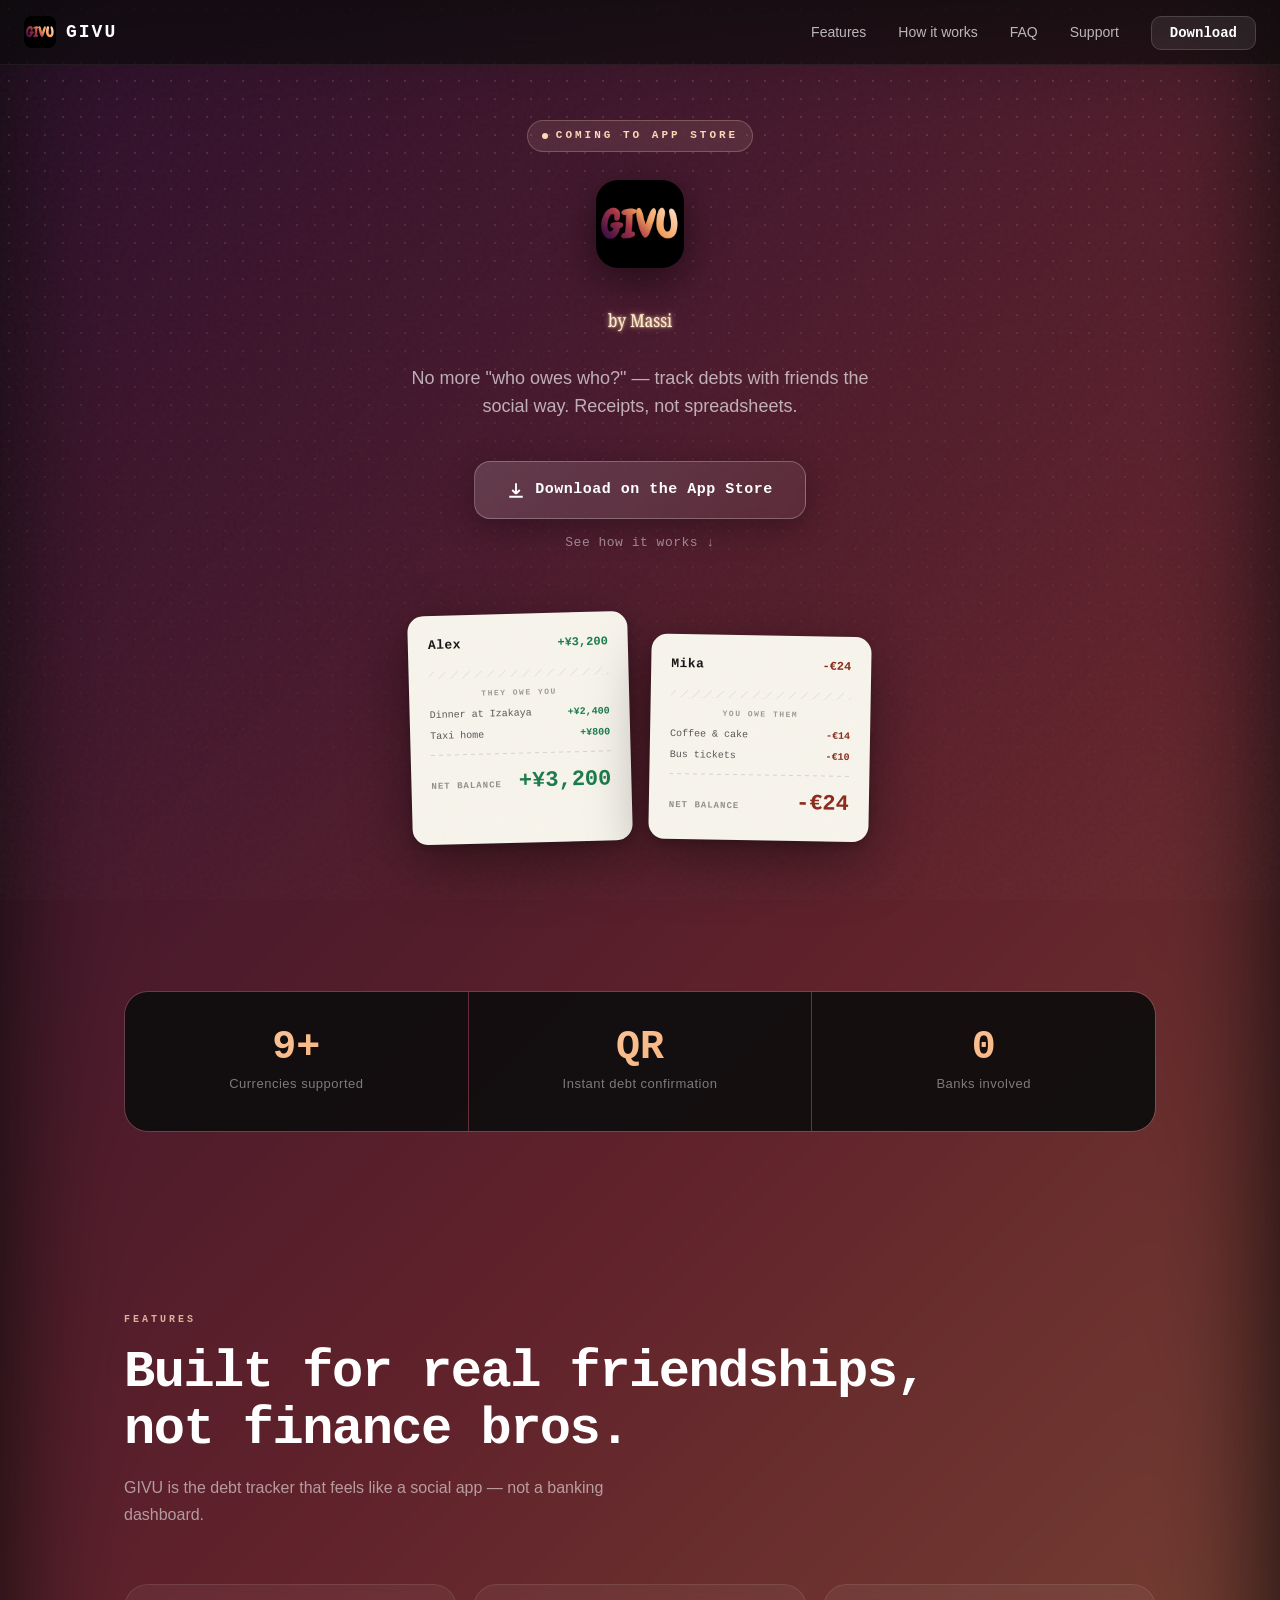
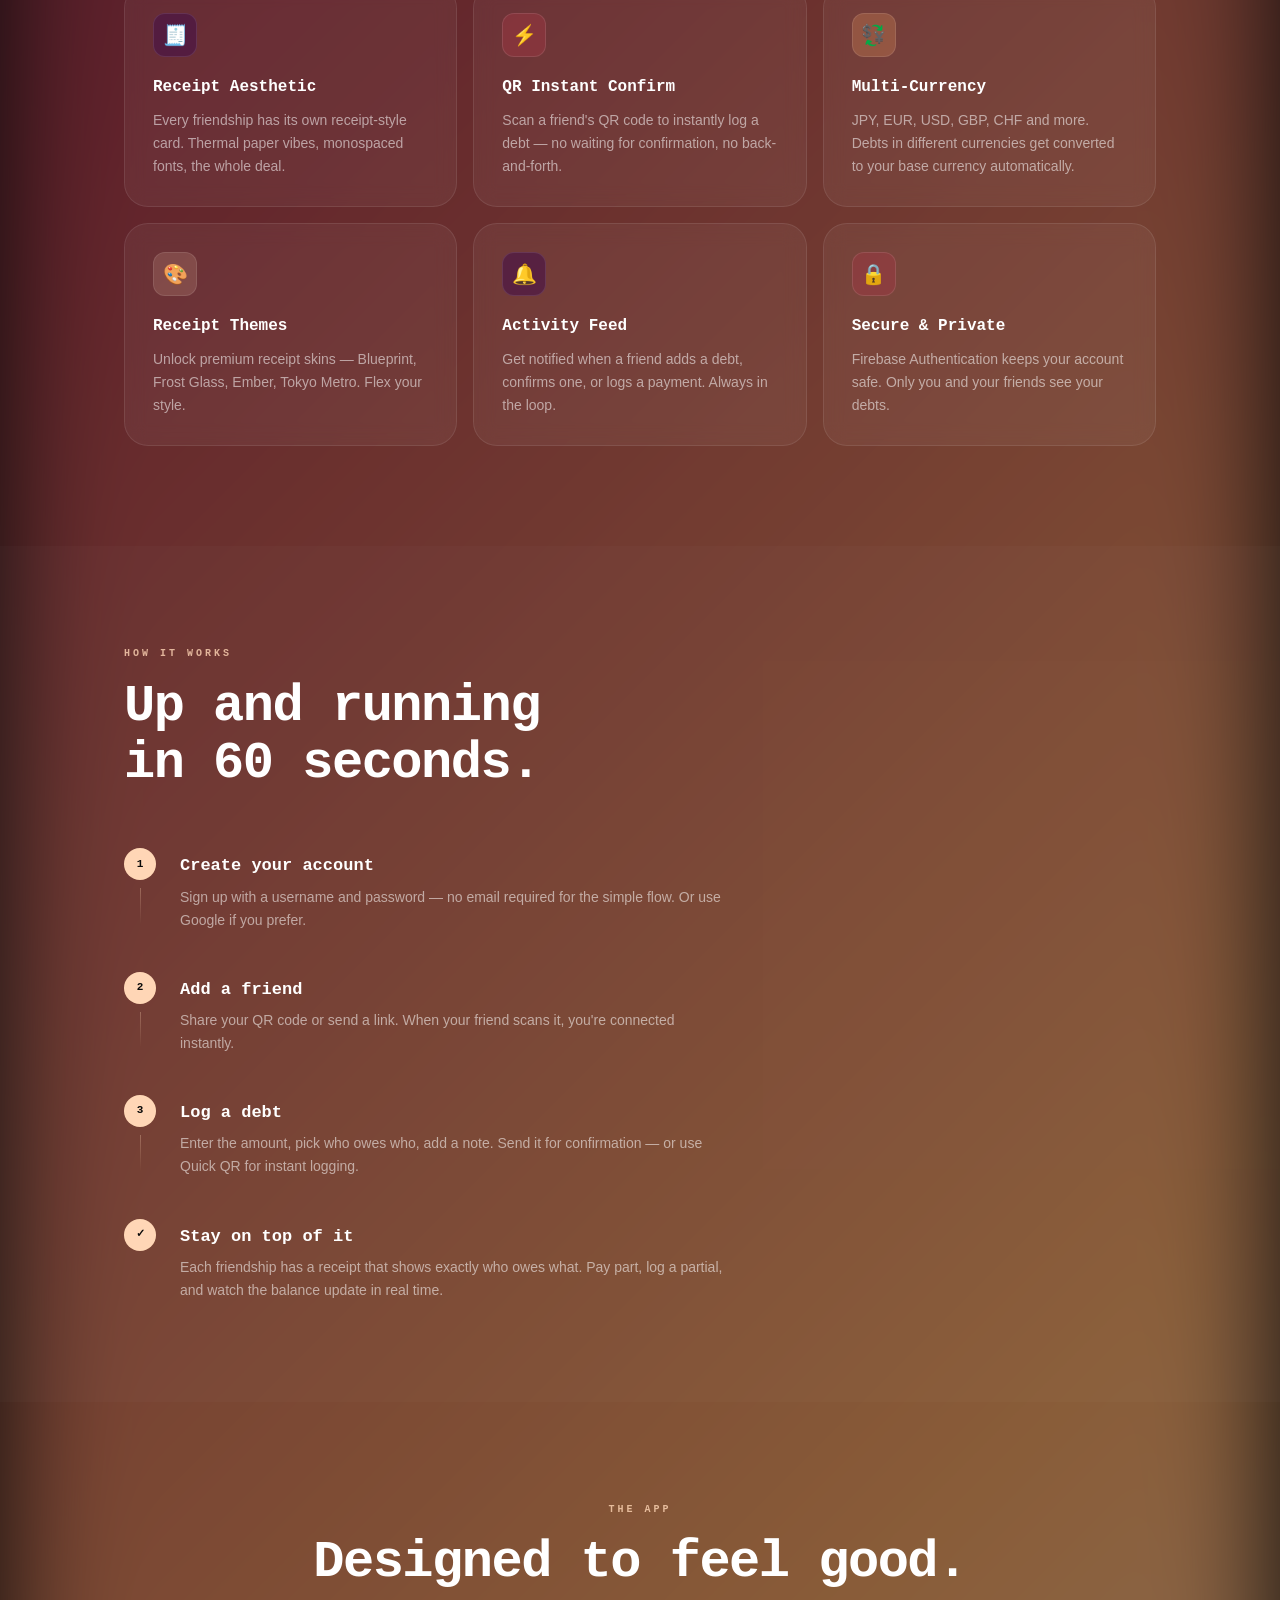
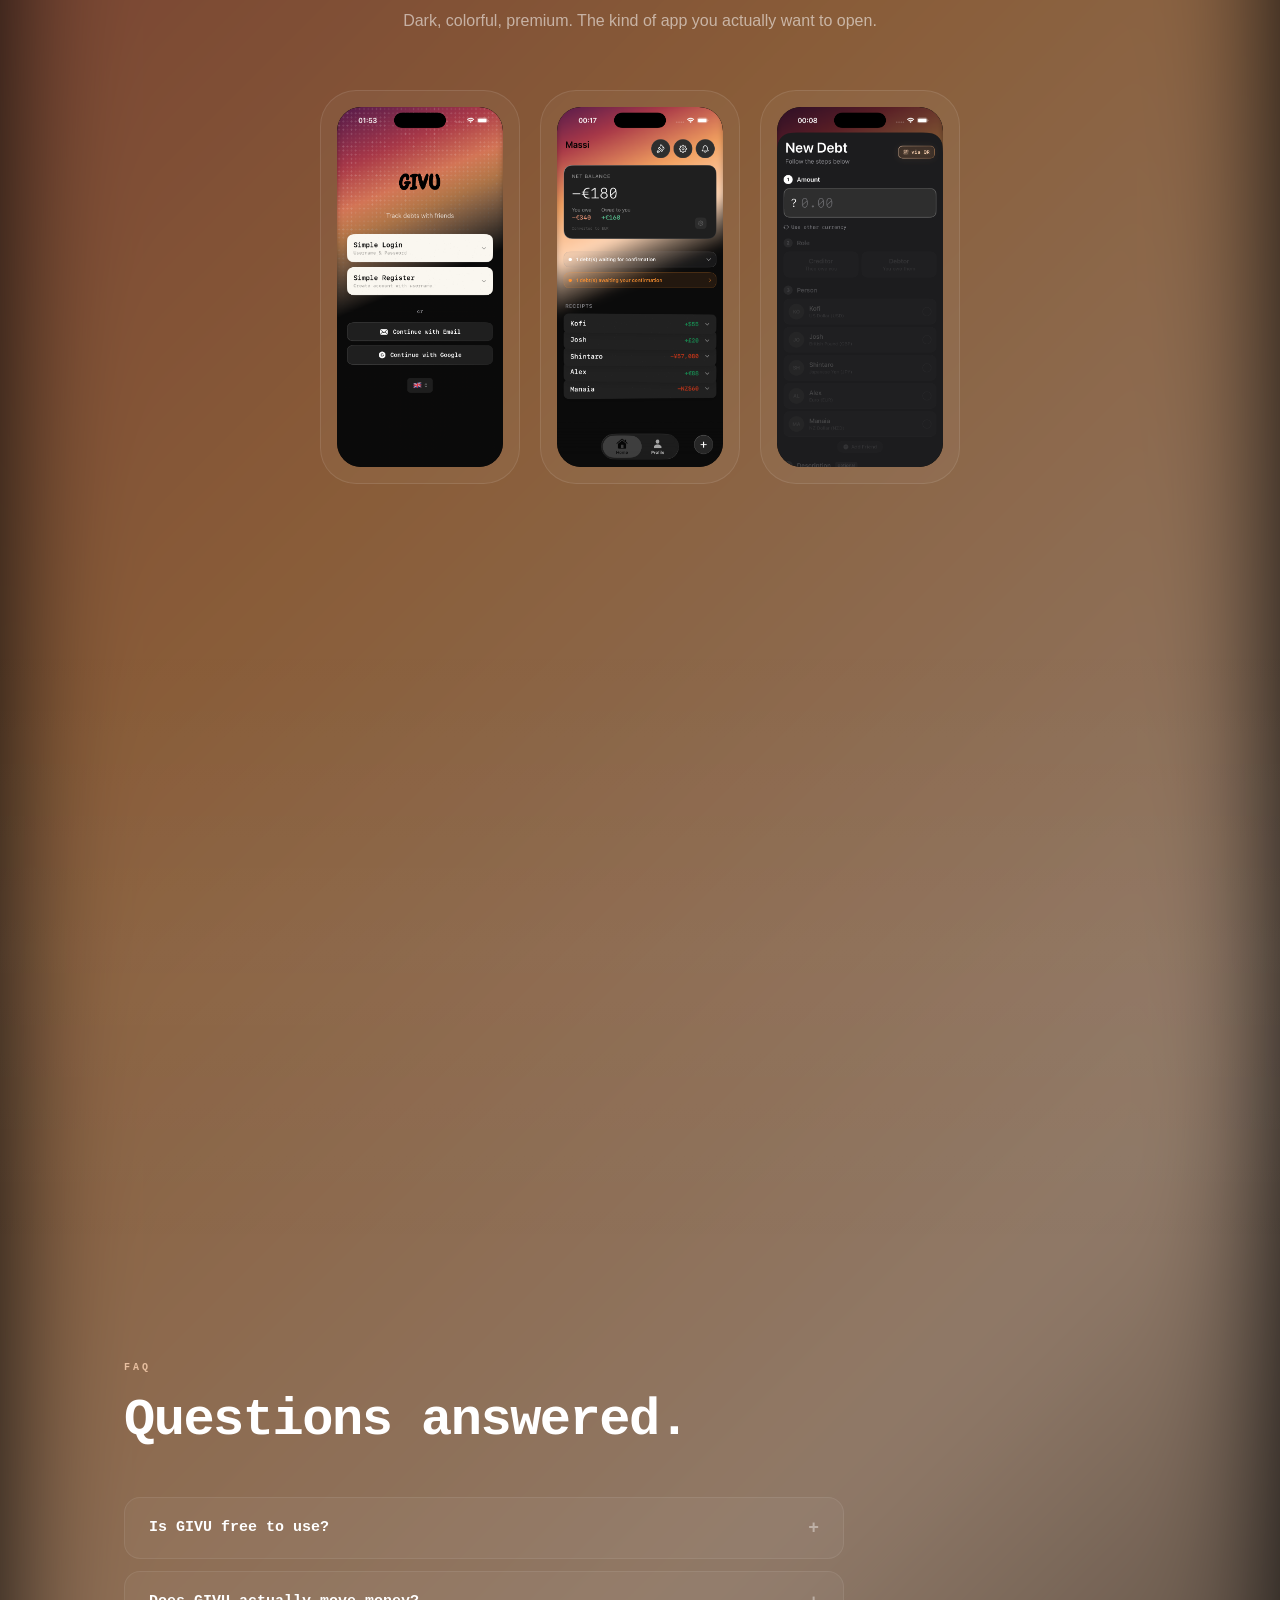
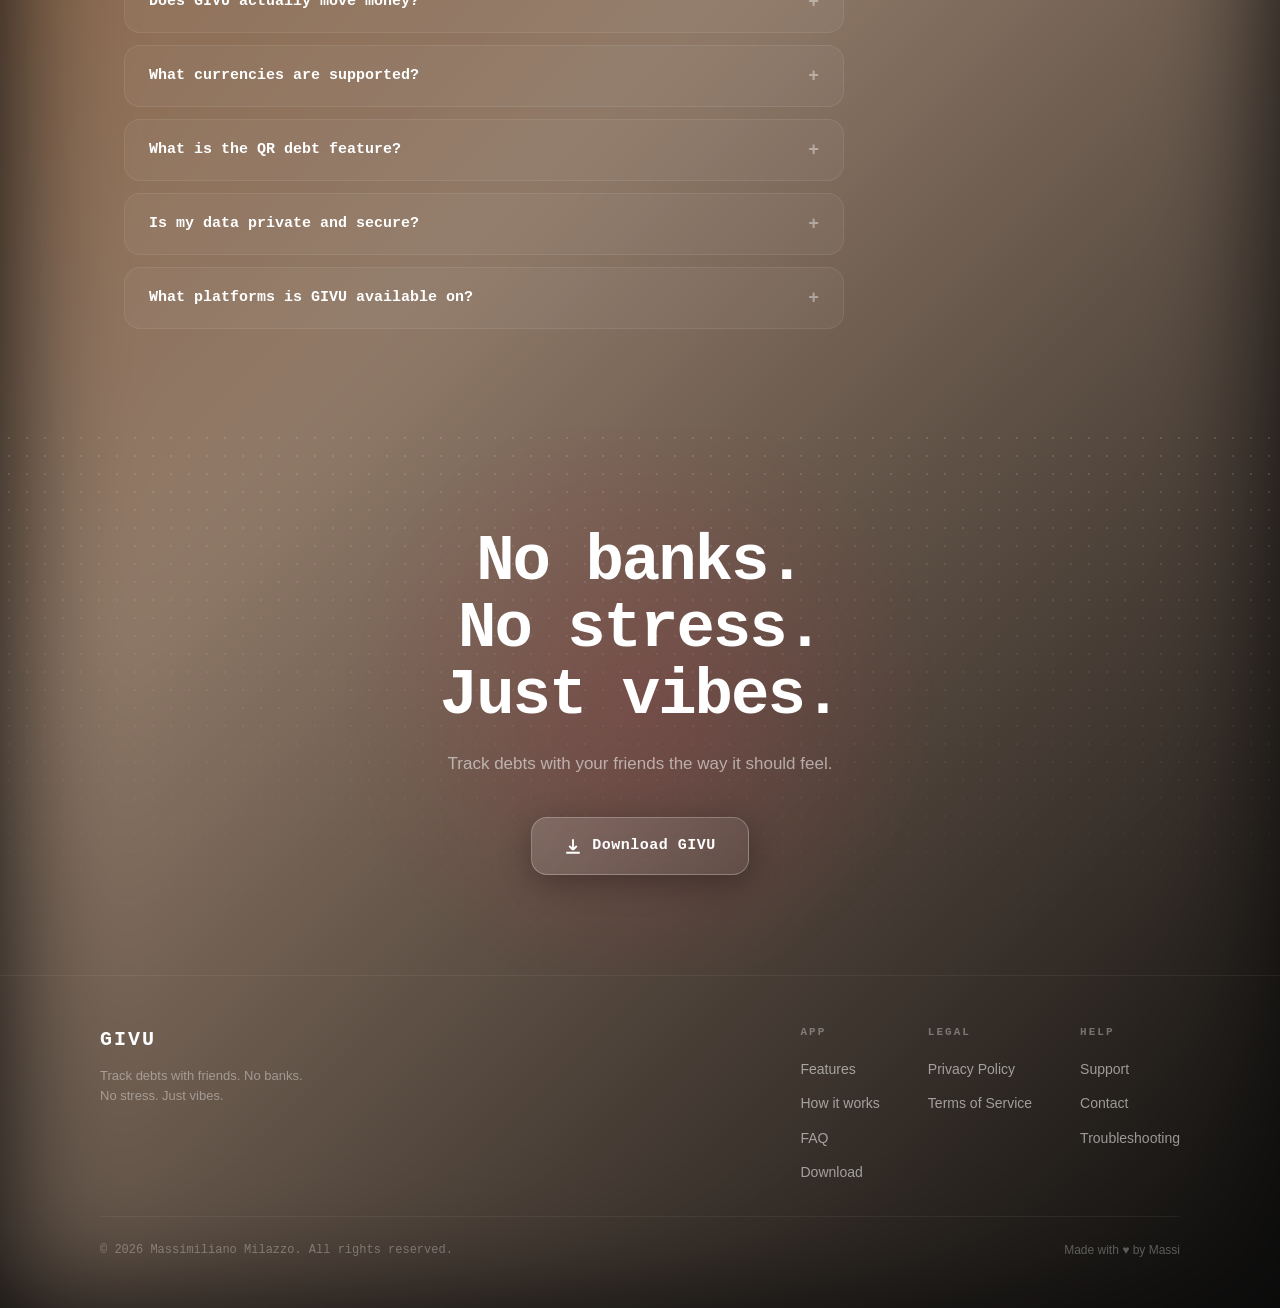
==== index.html @ d63dac94 "Add files via upload" ====
<!DOCTYPE html>
<html lang="en">
<head>
  <meta charset="UTF-8" />
  <meta name="viewport" content="width=device-width, initial-scale=1.0" />
  <title>GIVU — Track Debts With Friends</title>
  <meta name="description" content="GIVU is the social, no-drama way to track who owes who. Split bills, log debts, and settle up — all in your pocket." />
  <meta property="og:title" content="GIVU — Track Debts With Friends" />
  <meta property="og:description" content="The social, no-drama way to track who owes who." />
  <meta property="og:type" content="website" />
  <meta property="og:url" content="https://givu.top" />
  <meta name="twitter:card" content="summary_large_image" />
  <meta name="theme-color" content="#0A0A0A" />
  <link rel="icon" href="assets/favicon.png" type="image/png" />
  <link rel="apple-touch-icon" href="assets/favicon.png" />
  <link rel="stylesheet" href="style.css" />
</head>
<body class="app-bg">

  <div class="grain-overlay"></div>

  <!-- NAV -->
  <nav>
    <div class="nav-logo">
      <img src="assets/GivuApplogo.png" alt="GIVU" style="width:32px;height:32px;border-radius:8px;object-fit:cover;" />
      GIVU
    </div>
    <ul class="nav-links">
      <li><a href="#features">Features</a></li>
      <li><a href="#how-it-works">How it works</a></li>
      <li><a href="#faq">FAQ</a></li>
      <li><a href="support.html">Support</a></li>
      <li><a href="#download" class="nav-cta">Download</a></li>
    </ul>
    <div class="nav-hamburger" aria-label="Open menu">
      <span></span><span></span><span></span>
    </div>
  </nav>

  <!-- HERO -->
  <section class="hero">
    <div class="star-pattern"></div>
    <div class="hero-content">
      <div class="hero-eyebrow">Coming to App Store</div>
      <div style="display:flex;flex-direction:column;align-items:center;gap:16px;margin-bottom:8px;">
        <img src="assets/GivuApplogo.png" alt="GIVU App Icon" style="width:88px;height:88px;border-radius:22px;box-shadow:0 12px 40px rgba(0,0,0,0.5);" />
        <img src="assets/GivuLogo2.png" alt="GIVU" style="height:72px;max-width:320px;object-fit:contain;" />
      </div>
      <p class="hero-subtitle">
        No more "who owes who?" — track debts with friends the social way. Receipts, not spreadsheets.
      </p>
      <div class="hero-cta-group">
        <a href="#download" class="btn-primary" id="download">
          <svg width="18" height="18" viewBox="0 0 24 24" fill="none" stroke="currentColor" stroke-width="2.5"><path d="M12 17V3M12 17l-5-5M12 17l5-5M3 21h18"/></svg>
          Download on the App Store
        </a>
        <a href="#how-it-works" class="btn-secondary">See how it works ↓</a>
      </div>

      <!-- Hero receipt cards -->
      <div class="hero-visual">
        <div class="receipt-card rotated-left reveal">
          <div class="receipt-header">
            <span class="receipt-name">Alex</span>
            <span class="receipt-balance positive">+¥3,200</span>
          </div>
          <div class="receipt-zigzag"></div>
          <div class="receipt-label">They owe you</div>
          <div class="receipt-line">
            <span>Dinner at Izakaya</span>
            <span class="amount pos">+¥2,400</span>
          </div>
          <div class="receipt-line">
            <span>Taxi home</span>
            <span class="amount pos">+¥800</span>
          </div>
          <div class="receipt-divider"></div>
          <div class="receipt-total-row">
            <span class="receipt-total-label">NET BALANCE</span>
            <span class="receipt-total-amount" style="color:#1a7a4a">+¥3,200</span>
          </div>
        </div>

        <div class="receipt-card rotated-right reveal reveal-delay-1">
          <div class="receipt-header">
            <span class="receipt-name">Mika</span>
            <span class="receipt-balance negative">-€24</span>
          </div>
          <div class="receipt-zigzag"></div>
          <div class="receipt-label">You owe them</div>
          <div class="receipt-line">
            <span>Coffee &amp; cake</span>
            <span class="amount neg">-€14</span>
          </div>
          <div class="receipt-line">
            <span>Bus tickets</span>
            <span class="amount neg">-€10</span>
          </div>
          <div class="receipt-divider"></div>
          <div class="receipt-total-row">
            <span class="receipt-total-label">NET BALANCE</span>
            <span class="receipt-total-amount" style="color:#8a2a1a">-€24</span>
          </div>
        </div>
      </div>
    </div>
  </section>

  <!-- STATS -->
  <section style="position:relative;z-index:2;padding:0 24px 80px;">
    <div class="container">
      <div class="stats reveal">
        <div class="stat-item">
          <div class="stat-number">9+</div>
          <div class="stat-label">Currencies supported</div>
        </div>
        <div class="stat-item">
          <div class="stat-number">QR</div>
          <div class="stat-label">Instant debt confirmation</div>
        </div>
        <div class="stat-item">
          <div class="stat-number">0</div>
          <div class="stat-label">Banks involved</div>
        </div>
      </div>
    </div>
  </section>

  <!-- FEATURES -->
  <section class="section-pad" id="features">
    <div class="container">
      <div class="reveal">
        <div class="section-label">Features</div>
        <h2 class="section-title">Built for real friendships,<br/>not finance bros.</h2>
        <p class="section-subtitle">GIVU is the debt tracker that feels like a social app — not a banking dashboard.</p>
      </div>

      <div class="features-grid">
        <div class="feature-card reveal reveal-delay-1">
          <div class="feature-icon purple">🧾</div>
          <div class="feature-title">Receipt Aesthetic</div>
          <p class="feature-desc">Every friendship has its own receipt-style card. Thermal paper vibes, monospaced fonts, the whole deal.</p>
        </div>
        <div class="feature-card reveal reveal-delay-2">
          <div class="feature-icon red">⚡️</div>
          <div class="feature-title">QR Instant Confirm</div>
          <p class="feature-desc">Scan a friend's QR code to instantly log a debt — no waiting for confirmation, no back-and-forth.</p>
        </div>
        <div class="feature-card reveal reveal-delay-3">
          <div class="feature-icon orange">💱</div>
          <div class="feature-title">Multi-Currency</div>
          <p class="feature-desc">JPY, EUR, USD, GBP, CHF and more. Debts in different currencies get converted to your base currency automatically.</p>
        </div>
        <div class="feature-card reveal reveal-delay-1">
          <div class="feature-icon beige">🎨</div>
          <div class="feature-title">Receipt Themes</div>
          <p class="feature-desc">Unlock premium receipt skins — Blueprint, Frost Glass, Ember, Tokyo Metro. Flex your style.</p>
        </div>
        <div class="feature-card reveal reveal-delay-2">
          <div class="feature-icon purple">🔔</div>
          <div class="feature-title">Activity Feed</div>
          <p class="feature-desc">Get notified when a friend adds a debt, confirms one, or logs a payment. Always in the loop.</p>
        </div>
        <div class="feature-card reveal reveal-delay-3">
          <div class="feature-icon red">🔒</div>
          <div class="feature-title">Secure &amp; Private</div>
          <p class="feature-desc">Firebase Authentication keeps your account safe. Only you and your friends see your debts.</p>
        </div>
      </div>
    </div>
  </section>

  <!-- HOW IT WORKS -->
  <section class="section-pad how-it-works" id="how-it-works">
    <div class="container">
      <div class="reveal">
        <div class="section-label">How it works</div>
        <h2 class="section-title">Up and running<br/>in 60 seconds.</h2>
      </div>

      <div class="steps">
        <div class="step reveal reveal-delay-1">
          <div class="step-line">
            <div class="step-dot">1</div>
            <div class="step-connector"></div>
          </div>
          <div class="step-content">
            <div class="step-title">Create your account</div>
            <p class="step-desc">Sign up with a username and password — no email required for the simple flow. Or use Google if you prefer.</p>
          </div>
        </div>
        <div class="step reveal reveal-delay-2">
          <div class="step-line">
            <div class="step-dot">2</div>
            <div class="step-connector"></div>
          </div>
          <div class="step-content">
            <div class="step-title">Add a friend</div>
            <p class="step-desc">Share your QR code or send a link. When your friend scans it, you're connected instantly.</p>
          </div>
        </div>
        <div class="step reveal reveal-delay-3">
          <div class="step-line">
            <div class="step-dot">3</div>
            <div class="step-connector"></div>
          </div>
          <div class="step-content">
            <div class="step-title">Log a debt</div>
            <p class="step-desc">Enter the amount, pick who owes who, add a note. Send it for confirmation — or use Quick QR for instant logging.</p>
          </div>
        </div>
        <div class="step reveal">
          <div class="step-line">
            <div class="step-dot">✓</div>
          </div>
          <div class="step-content">
            <div class="step-title">Stay on top of it</div>
            <p class="step-desc">Each friendship has a receipt that shows exactly who owes what. Pay part, log a partial, and watch the balance update in real time.</p>
          </div>
        </div>
      </div>
    </div>
  </section>

  <!-- SCREENSHOTS -->
  <section class="section-pad screenshots">
    <div class="container">
      <div class="reveal" style="text-align:center;">
        <div class="section-label">The app</div>
        <h2 class="section-title">Designed to feel good.</h2>
        <p class="section-subtitle" style="margin:0 auto;">Dark, colorful, premium. The kind of app you actually want to open.</p>
      </div>

      <div class="screenshots-row">
        <div class="phone-mockup reveal reveal-delay-1">
          <div class="phone-mockup-inner">
            <img src="assets/screen1.png?v=20260705" style="width:100%;height:100%;object-fit:cover;border-radius:24px;" alt="GIVU Home Screen" />
          </div>
        </div>
        <div class="phone-mockup reveal reveal-delay-2">
          <div class="phone-mockup-inner">
            <img src="assets/screen2.png?v=20260705" style="width:100%;height:100%;object-fit:cover;border-radius:24px;" alt="GIVU Receipt View" />
          </div>
        </div>
        <div class="phone-mockup reveal reveal-delay-3">
          <div class="phone-mockup-inner">
            <img src="assets/screen3.png?v=20260705" style="width:100%;height:100%;object-fit:cover;border-radius:24px;" alt="GIVU Create Debt" />
          </div>
        </div>
      </div>

      <p class="reveal" style="text-align:center;margin-top:28px;font-size:13px;color:rgba(255,255,255,0.34);font-family:var(--font-mono);">
        iOS Light Mode is also supported.
      </p>
    </div>
  </section>

  <!-- Languages -->
  <section class="section-pad languages-section" id="languages">
    <div class="container">
      <div class="reveal" style="text-align:center;">
        <div class="section-label">Languages</div>
        <h2 class="section-title">Feels native,<br/>wherever you are.</h2>
        <p class="section-subtitle" style="margin:0 auto;">GIVU supports five languages at launch, so tracking with friends feels simple and familiar.</p>
      </div>

      <div class="language-card reveal reveal-delay-1">
        <div class="language-glow"></div>
        <div class="language-grid">
          <div class="language-pill">
            <span class="language-flag">🇬🇧</span>
            <span class="language-name">English</span>
          </div>
          <div class="language-pill">
            <span class="language-flag">🇩🇪</span>
            <span class="language-name">German</span>
          </div>
          <div class="language-pill">
            <span class="language-flag">🇯🇵</span>
            <span class="language-name">Japanese</span>
          </div>
          <div class="language-pill">
            <span class="language-flag">🇪🇸</span>
            <span class="language-name">Spanish</span>
          </div>
          <div class="language-pill">
            <span class="language-flag">🇮🇹</span>
            <span class="language-name">Italian</span>
          </div>
        </div>
      </div>
    </div>
  </section>

  <!-- FAQ -->
  <section class="section-pad" id="faq">
    <div class="container">
      <div class="reveal">
        <div class="section-label">FAQ</div>
        <h2 class="section-title">Questions answered.</h2>
      </div>

      <div class="faq-list">
        <div class="faq-item reveal reveal-delay-1">
          <button class="faq-question">
            Is GIVU free to use?
            <span class="faq-icon">+</span>
          </button>
          <div class="faq-answer">
            <div class="faq-answer-inner">Yes — GIVU is completely free. Some premium receipt themes can be unlocked by inviting friends or in the future through optional purchases.</div>
          </div>
        </div>
        <div class="faq-item reveal reveal-delay-2">
          <button class="faq-question">
            Does GIVU actually move money?
            <span class="faq-icon">+</span>
          </button>
          <div class="faq-answer">
            <div class="faq-answer-inner">No — GIVU is a tracker, not a payment app. It records who owes what so you never forget. You settle up however you normally do (cash, bank transfer, etc.).</div>
          </div>
        </div>
        <div class="faq-item reveal reveal-delay-3">
          <button class="faq-question">
            What currencies are supported?
            <span class="faq-icon">+</span>
          </button>
          <div class="faq-answer">
            <div class="faq-answer-inner">GIVU supports JPY ¥, EUR €, USD $, GBP £, CHF Fr, NZD NZ$, AUD A$, CNY ¥, and TRY ₺. You can set a base currency for your balance overview and mix currencies freely within a friendship.</div>
          </div>
        </div>
        <div class="faq-item reveal">
          <button class="faq-question">
            What is the QR debt feature?
            <span class="faq-icon">+</span>
          </button>
          <div class="faq-answer">
            <div class="faq-answer-inner">Instead of sending a debt request and waiting for confirmation, you can generate a QR code on the spot. When your friend scans it, the debt is instantly confirmed and logged — perfect for splitting bills in real time.</div>
          </div>
        </div>
        <div class="faq-item reveal">
          <button class="faq-question">
            Is my data private and secure?
            <span class="faq-icon">+</span>
          </button>
          <div class="faq-answer">
            <div class="faq-answer-inner">Yes. GIVU uses Firebase Authentication and Firestore with security rules that ensure only you and your added friends can see your debt data. We don't sell your data or show ads.</div>
          </div>
        </div>
        <div class="faq-item reveal">
          <button class="faq-question">
            What platforms is GIVU available on?
            <span class="faq-icon">+</span>
          </button>
          <div class="faq-answer">
            <div class="faq-answer-inner">GIVU is an iOS app. It's currently in development and will be available on the App Store soon.</div>
          </div>
        </div>
      </div>
    </div>
  </section>

  <!-- CTA -->
  <section class="cta-section">
    <div class="star-pattern"></div>
    <div class="reveal">
      <h2 class="cta-title">No banks.<br/>No stress.<br/>Just vibes.</h2>
      <p class="cta-subtitle">Track debts with your friends the way it should feel.</p>
      <a href="#download" class="btn-primary" style="display:inline-flex;">
        <svg width="18" height="18" viewBox="0 0 24 24" fill="none" stroke="currentColor" stroke-width="2.5"><path d="M12 17V3M12 17l-5-5M12 17l5-5M3 21h18"/></svg>
        Download GIVU
      </a>
    </div>
  </section>

  <!-- FOOTER -->
  <footer>
    <div class="footer-inner">
      <div class="footer-top">
        <div class="footer-brand">
          <div class="footer-brand-name">GIVU</div>
          <p class="footer-brand-tagline">Track debts with friends. No banks. No stress. Just vibes.</p>
        </div>
        <div class="footer-links">
          <div class="footer-col">
            <div class="footer-col-title">App</div>
            <a href="#features">Features</a>
            <a href="#how-it-works">How it works</a>
            <a href="#faq">FAQ</a>
            <a href="#download">Download</a>
          </div>
          <div class="footer-col">
            <div class="footer-col-title">Legal</div>
            <a href="privacy.html">Privacy Policy</a>
            <a href="terms.html">Terms of Service</a>
          </div>
          <div class="footer-col">
            <div class="footer-col-title">Help</div>
            <a href="support.html">Support</a>
            <a href="support.html#contact">Contact</a>
            <a href="support.html#faq">Troubleshooting</a>
          </div>
        </div>
      </div>
      <div class="footer-bottom">
        <span class="footer-copy">© 2026 Massimiliano Milazzo. All rights reserved.</span>
        <span class="footer-made">Made with ♥ by Massi</span>
      </div>
    </div>
  </footer>

  <script src="script.js"></script>
</body>
</html>
---- style.css ----
/* =============================================
   GIVU — Design System
   Derived directly from the iOS app
   ============================================= */

:root {
  /* App gradient palette */
  --color-purple:   #461248;
  --color-red:      #a93747;
  --color-orange:   #f2a15f;
  --color-beige:    #ffd6b6;
  --color-black:    #0A0A0A;
  --color-white:    #ffffff;

  /* Surfaces */
  --surface-dark:   rgba(255,255,255,0.06);
  --surface-light:  rgba(255,255,255,0.55);
  --border-dark:    rgba(255,255,255,0.12);
  --border-light:   rgba(0,0,0,0.07);

  /* Typography */
  --font-mono:      'Courier New', Courier, monospace;
  --font-sans:      -apple-system, BlinkMacSystemFont, 'SF Pro Display', 'Segoe UI', sans-serif;

  /* Radii */
  --radius-sm:  10px;
  --radius-md:  16px;
  --radius-lg:  24px;

  /* Transitions */
  --ease: cubic-bezier(0.25, 0.1, 0.25, 1);
}

/* =============================================
   RESET & BASE
   ============================================= */

*, *::before, *::after { box-sizing: border-box; margin: 0; padding: 0; }

html { scroll-behavior: smooth; font-size: 16px; }

body {
  font-family: var(--font-sans);
  background: var(--color-black);
  color: var(--color-white);
  line-height: 1.6;
  overflow-x: hidden;
  -webkit-font-smoothing: antialiased;
}

a { color: inherit; text-decoration: none; }
img { max-width: 100%; display: block; }

/* =============================================
   APP BACKGROUND (mirrors iOS gradient)
   ============================================= */

.app-bg {
  position: relative;
  background: var(--color-black);
}

.app-bg::before {
  content: '';
  position: absolute;
  inset: 0;
  background: linear-gradient(
    135deg,
    #461248 0%,
    #a93747 25%,
    #f2a15f 55%,
    #ffd6b6 75%,
    transparent 100%
  );
  filter: blur(60px);
  opacity: 0.55;
  pointer-events: none;
}

/* =============================================
   GRAIN OVERLAY (mirrors GrainOverlay.swift)
   ============================================= */

.grain-overlay {
  position: fixed;
  inset: 0;
  pointer-events: none;
  z-index: 0;
  opacity: 0.4;
  background-image: url("data:image/svg+xml,%3Csvg viewBox='0 0 256 256' xmlns='http://www.w3.org/2000/svg'%3E%3Cfilter id='noise'%3E%3CfeTurbulence type='fractalNoise' baseFrequency='0.9' numOctaves='4' stitchTiles='stitch'/%3E%3C/filter%3E%3Crect width='100%25' height='100%25' filter='url(%23noise)' opacity='0.08'/%3E%3C/svg%3E");
}

/* Star pattern from app */
.star-pattern {
  position: absolute;
  inset: 0;
  pointer-events: none;
  overflow: hidden;
  opacity: 0.18;
}

.star-pattern::after {
  content: '';
  position: absolute;
  inset: 0;
  background-image: radial-gradient(circle, rgba(255,255,255,0.8) 1px, transparent 1px);
  background-size: 18px 18px;
  mask-image: linear-gradient(to bottom, rgba(0,0,0,0.9) 0%, rgba(0,0,0,0.4) 50%, transparent 100%);
}

/* =============================================
   NAVIGATION
   ============================================= */

nav {
  position: fixed;
  top: 0; left: 0; right: 0;
  z-index: 100;
  padding: 16px 24px;
  display: flex;
  align-items: center;
  justify-content: space-between;
  background: rgba(10,10,10,0.6);
  backdrop-filter: blur(20px);
  -webkit-backdrop-filter: blur(20px);
  border-bottom: 1px solid rgba(255,255,255,0.06);
  transition: background 0.3s var(--ease);
}

.nav-logo {
  display: flex;
  align-items: center;
  gap: 10px;
  font-family: var(--font-mono);
  font-size: 18px;
  font-weight: 700;
  letter-spacing: 2px;
}

.nav-logo-icon {
  width: 32px; height: 32px;
  background: linear-gradient(135deg, #461248, #a93747);
  border-radius: 8px;
  display: flex; align-items: center; justify-content: center;
  font-size: 14px;
  font-weight: 900;
  border: 1px solid rgba(255,255,255,0.15);
}

.nav-links {
  display: flex;
  align-items: center;
  gap: 32px;
  list-style: none;
}

.nav-links a {
  font-size: 14px;
  color: rgba(255,255,255,0.7);
  transition: color 0.2s;
}

.nav-links a:hover { color: var(--color-white); }

.nav-cta {
  font-size: 13px;
  font-weight: 600;
  font-family: var(--font-mono);
  padding: 8px 18px;
  background: rgba(255,255,255,0.08);
  border: 1px solid rgba(255,255,255,0.15);
  border-radius: var(--radius-sm);
  color: var(--color-white) !important;
  transition: background 0.2s, border-color 0.2s;
}

.nav-cta:hover {
  background: rgba(255,255,255,0.14);
  border-color: rgba(255,255,255,0.25);
}

.nav-hamburger {
  display: none;
  flex-direction: column;
  gap: 5px;
  cursor: pointer;
  padding: 4px;
}

.nav-hamburger span {
  width: 22px; height: 2px;
  background: var(--color-white);
  border-radius: 2px;
  transition: all 0.3s;
}

/* =============================================
   HERO
   ============================================= */

.hero {
  min-height: 100vh;
  display: flex;
  align-items: center;
  justify-content: center;
  text-align: center;
  padding: 120px 24px 80px;
  position: relative;
  overflow: hidden;
}

.hero-content {
  position: relative;
  z-index: 2;
  max-width: 680px;
}

.hero-eyebrow {
  display: inline-flex;
  align-items: center;
  gap: 8px;
  font-family: var(--font-mono);
  font-size: 11px;
  font-weight: 700;
  letter-spacing: 3px;
  text-transform: uppercase;
  color: var(--color-beige);
  padding: 6px 14px;
  background: rgba(255, 214, 182, 0.1);
  border: 1px solid rgba(255, 214, 182, 0.25);
  border-radius: 100px;
  margin-bottom: 28px;
}

.hero-eyebrow::before {
  content: '';
  width: 6px; height: 6px;
  background: var(--color-beige);
  border-radius: 50%;
  animation: pulse 2s infinite;
}

@keyframes pulse {
  0%, 100% { opacity: 1; transform: scale(1); }
  50% { opacity: 0.4; transform: scale(0.7); }
}

.hero-title {
  font-size: clamp(52px, 10vw, 96px);
  font-weight: 900;
  line-height: 0.95;
  letter-spacing: -3px;
  margin-bottom: 24px;
  font-family: var(--font-mono);
}

.hero-title .accent {
  background: linear-gradient(135deg, #ffd6b6, #f2a15f, #a93747);
  -webkit-background-clip: text;
  -webkit-text-fill-color: transparent;
  background-clip: text;
}

.hero-subtitle {
  font-size: 18px;
  line-height: 1.6;
  color: rgba(255,255,255,0.65);
  max-width: 480px;
  margin: 0 auto 40px;
}

.hero-cta-group {
  display: flex;
  flex-direction: column;
  align-items: center;
  gap: 14px;
}

.btn-primary {
  display: inline-flex;
  align-items: center;
  gap: 10px;
  padding: 16px 32px;
  background: linear-gradient(135deg, rgba(255,255,255,0.15), rgba(255,255,255,0.06));
  border: 1.5px solid rgba(255,255,255,0.25);
  border-radius: var(--radius-md);
  font-size: 15px;
  font-weight: 700;
  font-family: var(--font-mono);
  color: var(--color-white);
  letter-spacing: 0.5px;
  transition: all 0.2s var(--ease);
  backdrop-filter: blur(10px);
  box-shadow: 0 8px 32px rgba(0,0,0,0.3);
}

.btn-primary:hover {
  background: linear-gradient(135deg, rgba(255,255,255,0.22), rgba(255,255,255,0.1));
  border-color: rgba(255,255,255,0.4);
  transform: translateY(-2px);
  box-shadow: 0 14px 40px rgba(0,0,0,0.4);
}

.btn-secondary {
  font-size: 13px;
  color: rgba(255,255,255,0.5);
  font-family: var(--font-mono);
  letter-spacing: 0.5px;
  transition: color 0.2s;
}

.btn-secondary:hover { color: rgba(255,255,255,0.85); }

/* Hero phone mockup area */
.hero-visual {
  margin-top: 64px;
  position: relative;
  display: flex;
  justify-content: center;
  gap: 20px;
}

/* =============================================
   RECEIPT CARD (mirrors ReceiptCard in app)
   ============================================= */

.receipt-card {
  background: rgb(247, 244, 236);
  border-radius: 16px;
  padding: 20px;
  font-family: var(--font-mono);
  color: #141414;
  box-shadow: 0 20px 60px rgba(0,0,0,0.4), 0 4px 12px rgba(0,0,0,0.2);
  position: relative;
  overflow: hidden;
  width: 220px;
  transition: transform 0.4s var(--ease), box-shadow 0.4s var(--ease);
}

.receipt-card::before {
  content: '';
  position: absolute;
  inset: 0;
  background-image: url("data:image/svg+xml,%3Csvg viewBox='0 0 200 200' xmlns='http://www.w3.org/2000/svg'%3E%3Cfilter id='n'%3E%3CfeTurbulence type='fractalNoise' baseFrequency='0.85' numOctaves='4'/%3E%3C/filter%3E%3Crect width='100%25' height='100%25' filter='url(%23n)' opacity='0.03'/%3E%3C/svg%3E");
  pointer-events: none;
}

.receipt-card:hover {
  transform: translateY(-6px) rotate(0deg) !important;
  box-shadow: 0 32px 80px rgba(0,0,0,0.5), 0 8px 20px rgba(0,0,0,0.3);
}

.receipt-card.rotated-left { transform: rotate(-1.5deg); }
.receipt-card.rotated-right { transform: rotate(1deg); margin-top: 24px; }

.receipt-header {
  display: flex;
  justify-content: space-between;
  align-items: center;
  margin-bottom: 14px;
}

.receipt-name {
  font-size: 13px;
  font-weight: 700;
  color: #141414;
  letter-spacing: 0.5px;
}

.receipt-balance {
  font-size: 12px;
  font-weight: 800;
}

.receipt-balance.positive { color: #1a7a4a; }
.receipt-balance.negative { color: #8a2a1a; }

.receipt-divider {
  height: 1px;
  background: repeating-linear-gradient(90deg, #1a1a1a 0, #1a1a1a 4px, transparent 4px, transparent 8px);
  opacity: 0.15;
  margin: 10px 0;
}

.receipt-zigzag {
  position: relative;
  height: 8px;
  margin: 10px 0;
  overflow: hidden;
}

.receipt-zigzag::after {
  content: '';
  position: absolute;
  left: -4px; right: -4px; top: 0;
  height: 16px;
  background: linear-gradient(135deg, transparent 33.33%, #f7f4ec 33.33%, #f7f4ec 50%, transparent 50%, transparent 83.33%, #f7f4ec 83.33%, #f7f4ec 100%);
  background-size: 12px 8px;
  filter: drop-shadow(0 1px 0 rgba(0,0,0,0.1));
}

.receipt-line {
  display: flex;
  justify-content: space-between;
  font-size: 10px;
  margin-bottom: 5px;
  color: rgba(20,20,20,0.7);
}

.receipt-line .amount { font-weight: 700; }
.receipt-line .amount.pos { color: #1a7a4a; }
.receipt-line .amount.neg { color: #8a2a1a; }

.receipt-label {
  font-size: 8px;
  font-weight: 700;
  letter-spacing: 1.5px;
  color: rgba(20,20,20,0.4);
  text-transform: uppercase;
  margin-bottom: 6px;
  margin-top: 8px;
}

.receipt-total-row {
  display: flex;
  justify-content: space-between;
  align-items: baseline;
  margin-top: 8px;
}

.receipt-total-label {
  font-size: 9px;
  font-weight: 700;
  letter-spacing: 1px;
  color: rgba(20,20,20,0.45);
}

.receipt-total-amount {
  font-size: 22px;
  font-weight: 800;
}

/* =============================================
   SECTION LAYOUTS
   ============================================= */

section {
  position: relative;
  z-index: 2;
}

.container {
  max-width: 1080px;
  margin: 0 auto;
  padding: 0 24px;
}

.section-pad { padding: 100px 0; }

.section-label {
  font-family: var(--font-mono);
  font-size: 10px;
  font-weight: 700;
  letter-spacing: 3px;
  text-transform: uppercase;
  color: var(--color-beige);
  margin-bottom: 16px;
  opacity: 0.8;
}

.section-title {
  font-size: clamp(32px, 5vw, 52px);
  font-weight: 800;
  line-height: 1.1;
  letter-spacing: -1.5px;
  margin-bottom: 16px;
  font-family: var(--font-mono);
}

.section-subtitle {
  font-size: 16px;
  color: rgba(255,255,255,0.55);
  max-width: 540px;
  line-height: 1.7;
}

/* =============================================
   FEATURE GRID
   ============================================= */

.features-grid {
  display: grid;
  grid-template-columns: repeat(auto-fit, minmax(280px, 1fr));
  gap: 16px;
  margin-top: 56px;
}

.feature-card {
  background: rgba(255,255,255,0.05);
  border: 1px solid rgba(255,255,255,0.09);
  border-radius: var(--radius-lg);
  padding: 28px;
  transition: background 0.2s, border-color 0.2s, transform 0.2s;
  backdrop-filter: blur(10px);
}

.feature-card:hover {
  background: rgba(255,255,255,0.08);
  border-color: rgba(255,255,255,0.16);
  transform: translateY(-3px);
}

.feature-icon {
  width: 44px; height: 44px;
  border-radius: 12px;
  display: flex; align-items: center; justify-content: center;
  font-size: 20px;
  margin-bottom: 18px;
  border: 1px solid rgba(255,255,255,0.1);
}

.feature-icon.purple { background: rgba(70, 18, 72, 0.6); }
.feature-icon.red    { background: rgba(169, 55, 71, 0.4); }
.feature-icon.orange { background: rgba(242, 161, 95, 0.25); }
.feature-icon.beige  { background: rgba(255, 214, 182, 0.15); }

.feature-title {
  font-size: 16px;
  font-weight: 700;
  font-family: var(--font-mono);
  margin-bottom: 8px;
  color: var(--color-white);
}

.feature-desc {
  font-size: 14px;
  color: rgba(255,255,255,0.55);
  line-height: 1.65;
}

/* =============================================
   HOW IT WORKS
   ============================================= */

.how-it-works { background: rgba(255,255,255,0.02); }

.steps {
  display: flex;
  flex-direction: column;
  gap: 0;
  margin-top: 56px;
  max-width: 600px;
}

.step {
  display: flex;
  gap: 24px;
  position: relative;
  padding-bottom: 40px;
}

.step:last-child { padding-bottom: 0; }

.step-line {
  display: flex;
  flex-direction: column;
  align-items: center;
  flex-shrink: 0;
}

.step-dot {
  width: 32px; height: 32px;
  border-radius: 50%;
  display: flex; align-items: center; justify-content: center;
  font-family: var(--font-mono);
  font-size: 11px;
  font-weight: 800;
  color: var(--color-black);
  background: var(--color-beige);
  border: 2px solid rgba(255,214,182,0.3);
  flex-shrink: 0;
  position: relative;
  z-index: 2;
}

.step-connector {
  width: 1px;
  flex: 1;
  background: linear-gradient(to bottom, rgba(255,214,182,0.3), transparent);
  margin: 8px 0;
  min-height: 30px;
}

.step:last-child .step-connector { display: none; }

.step-content {
  padding-top: 4px;
}

.step-title {
  font-size: 17px;
  font-weight: 700;
  font-family: var(--font-mono);
  margin-bottom: 6px;
}

.step-desc {
  font-size: 14px;
  color: rgba(255,255,255,0.55);
  line-height: 1.65;
}

/* =============================================
   SCREENSHOTS / MOCKUPS
   ============================================= */

.screenshots { overflow: hidden; }

.screenshots-row {
  display: flex;
  gap: 20px;
  justify-content: center;
  margin-top: 56px;
  flex-wrap: wrap;
}

.phone-mockup {
  width: 200px;
  background: rgba(255,255,255,0.04);
  border: 1px solid rgba(255,255,255,0.1);
  border-radius: 36px;
  padding: 16px;
  transition: transform 0.3s var(--ease);
  position: relative;
  overflow: hidden;
}

.phone-mockup:nth-child(2) { transform: scale(1.05); }
.phone-mockup:hover { transform: translateY(-8px) scale(1.03) !important; }

.phone-mockup-inner {
  background: var(--color-black);
  border-radius: 24px;
  overflow: hidden;
  aspect-ratio: 9/19.5;
  display: flex;
  flex-direction: column;
}

.phone-screen {
  flex: 1;
  background: linear-gradient(160deg, #461248 0%, #a93747 30%, #f2a15f 60%, #ffd6b6 80%, #0A0A0A 100%);
  display: flex;
  align-items: center;
  justify-content: center;
  padding: 12px;
}

.phone-screen-label {
  font-family: var(--font-mono);
  font-size: 9px;
  color: rgba(255,255,255,0.5);
  text-align: center;
  letter-spacing: 1px;
  text-transform: uppercase;
  line-height: 1.8;
}

.phone-placeholder {
  width: 100%;
  height: 100%;
  display: flex;
  flex-direction: column;
  align-items: center;
  justify-content: center;
  gap: 8px;
}

.phone-placeholder-icon {
  font-size: 28px;
  opacity: 0.5;
}

/* =============================================
   LANGUAGES
   ============================================= */

.languages-section {
  overflow: hidden;
  background: linear-gradient(180deg, rgba(255,255,255,0) 0%, rgba(255,255,255,0.025) 50%, rgba(255,255,255,0) 100%);
}

.language-card {
  position: relative;
  max-width: 820px;
  margin: 56px auto 0;
  padding: 18px;
  border-radius: 34px;
  background: rgba(255,255,255,0.055);
  border: 1px solid rgba(255,255,255,0.11);
  box-shadow: 0 24px 80px rgba(0,0,0,0.28), inset 0 1px 0 rgba(255,255,255,0.08);
  backdrop-filter: blur(22px);
  overflow: hidden;
}

.language-glow {
  position: absolute;
  inset: -80px 20%;
  background: radial-gradient(circle, rgba(242,161,95,0.24), transparent 60%);
  filter: blur(8px);
  pointer-events: none;
}

.language-grid {
  position: relative;
  display: grid;
  grid-template-columns: repeat(5, 1fr);
  gap: 12px;
}

.language-pill {
  min-height: 116px;
  display: flex;
  flex-direction: column;
  align-items: center;
  justify-content: center;
  gap: 12px;
  border-radius: 24px;
  background: rgba(10,10,10,0.58);
  border: 1px solid rgba(255,255,255,0.08);
  transition: transform 0.25s var(--ease), border-color 0.25s, background 0.25s;
}

.language-pill:hover {
  transform: translateY(-4px);
  background: rgba(255,255,255,0.075);
  border-color: rgba(255,214,182,0.22);
}

.language-flag {
  width: 44px;
  height: 44px;
  display: flex;
  align-items: center;
  justify-content: center;
  border-radius: 50%;
  font-size: 24px;
  background: rgba(255,255,255,0.08);
  box-shadow: inset 0 1px 0 rgba(255,255,255,0.08);
}

.language-name {
  font-family: var(--font-mono);
  font-size: 12px;
  font-weight: 700;
  color: rgba(255,255,255,0.78);
  letter-spacing: 0.3px;
}

/* =============================================
   SOCIAL PROOF / STATS
   ============================================= */

.stats {
  display: grid;
  grid-template-columns: repeat(3, 1fr);
  gap: 1px;
  background: rgba(255,255,255,0.07);
  border-radius: var(--radius-lg);
  overflow: hidden;
  margin-top: 64px;
  border: 1px solid rgba(255,255,255,0.09);
}

.stat-item {
  background: rgba(10,10,10,0.9);
  padding: 36px 28px;
  text-align: center;
}

.stat-number {
  font-family: var(--font-mono);
  font-size: 40px;
  font-weight: 900;
  background: linear-gradient(135deg, #ffd6b6, #f2a15f);
  -webkit-background-clip: text;
  -webkit-text-fill-color: transparent;
  background-clip: text;
  line-height: 1;
  margin-bottom: 6px;
}

.stat-label {
  font-size: 13px;
  color: rgba(255,255,255,0.45);
  letter-spacing: 0.5px;
}

/* =============================================
   FAQ
   ============================================= */

.faq-list {
  margin-top: 48px;
  display: flex;
  flex-direction: column;
  gap: 12px;
  max-width: 720px;
}

.faq-item {
  background: rgba(255,255,255,0.04);
  border: 1px solid rgba(255,255,255,0.08);
  border-radius: var(--radius-md);
  overflow: hidden;
  transition: border-color 0.2s;
}

.faq-item:hover { border-color: rgba(255,255,255,0.15); }

.faq-question {
  width: 100%;
  text-align: left;
  padding: 20px 24px;
  background: none;
  border: none;
  color: var(--color-white);
  font-size: 15px;
  font-weight: 600;
  font-family: var(--font-mono);
  cursor: pointer;
  display: flex;
  justify-content: space-between;
  align-items: center;
  gap: 16px;
  transition: color 0.2s;
}

.faq-question:hover { color: var(--color-beige); }

.faq-icon {
  font-size: 18px;
  color: rgba(255,255,255,0.4);
  transition: transform 0.3s var(--ease), color 0.2s;
  flex-shrink: 0;
}

.faq-item.open .faq-icon {
  transform: rotate(45deg);
  color: var(--color-beige);
}

.faq-answer {
  max-height: 0;
  overflow: hidden;
  transition: max-height 0.3s var(--ease);
}

.faq-answer-inner {
  padding: 0 24px 20px;
  font-size: 14px;
  color: rgba(255,255,255,0.55);
  line-height: 1.75;
  border-top: 1px solid rgba(255,255,255,0.06);
  padding-top: 16px;
}

/* =============================================
   CTA SECTION
   ============================================= */

.cta-section {
  text-align: center;
  padding: 100px 24px;
  position: relative;
  overflow: hidden;
}

.cta-section::before {
  content: '';
  position: absolute;
  top: 50%; left: 50%;
  transform: translate(-50%, -50%);
  width: 600px; height: 600px;
  background: radial-gradient(circle, rgba(169,55,71,0.25) 0%, transparent 70%);
  pointer-events: none;
}

.cta-title {
  font-size: clamp(36px, 6vw, 64px);
  font-weight: 900;
  font-family: var(--font-mono);
  letter-spacing: -2px;
  line-height: 1.05;
  margin-bottom: 20px;
}

.cta-subtitle {
  font-size: 17px;
  color: rgba(255,255,255,0.55);
  margin-bottom: 40px;
}

/* =============================================
   FOOTER
   ============================================= */

footer {
  border-top: 1px solid rgba(255,255,255,0.06);
  padding: 48px 24px;
  position: relative;
  z-index: 2;
}

.footer-inner {
  max-width: 1080px;
  margin: 0 auto;
  display: flex;
  flex-direction: column;
  gap: 32px;
}

.footer-top {
  display: flex;
  justify-content: space-between;
  align-items: flex-start;
  flex-wrap: wrap;
  gap: 32px;
}

.footer-brand {
  display: flex;
  flex-direction: column;
  gap: 10px;
}

.footer-brand-name {
  font-family: var(--font-mono);
  font-size: 20px;
  font-weight: 800;
  letter-spacing: 2px;
}

.footer-brand-tagline {
  font-size: 13px;
  color: rgba(255,255,255,0.4);
  max-width: 220px;
  line-height: 1.5;
}

.footer-links {
  display: flex;
  gap: 48px;
  flex-wrap: wrap;
}

.footer-col { display: flex; flex-direction: column; gap: 12px; }

.footer-col-title {
  font-size: 11px;
  font-weight: 700;
  font-family: var(--font-mono);
  letter-spacing: 2px;
  text-transform: uppercase;
  color: rgba(255,255,255,0.35);
  margin-bottom: 4px;
}

.footer-col a {
  font-size: 14px;
  color: rgba(255,255,255,0.55);
  transition: color 0.2s;
}

.footer-col a:hover { color: var(--color-white); }

.footer-bottom {
  border-top: 1px solid rgba(255,255,255,0.06);
  padding-top: 24px;
  display: flex;
  justify-content: space-between;
  align-items: center;
  flex-wrap: wrap;
  gap: 12px;
}

.footer-copy {
  font-size: 12px;
  color: rgba(255,255,255,0.3);
  font-family: var(--font-mono);
}

.footer-made {
  font-size: 12px;
  color: rgba(255,255,255,0.3);
}

/* =============================================
   INNER PAGES (Privacy, Terms, Support)
   ============================================= */

.inner-page {
  min-height: 100vh;
  padding-top: 80px;
}

.inner-hero {
  padding: 64px 24px 48px;
  border-bottom: 1px solid rgba(255,255,255,0.07);
}

.inner-hero .section-label { margin-bottom: 12px; }

.inner-hero h1 {
  font-family: var(--font-mono);
  font-size: clamp(32px, 5vw, 48px);
  font-weight: 800;
  letter-spacing: -1.5px;
  line-height: 1.1;
  margin-bottom: 12px;
}

.inner-hero p {
  color: rgba(255,255,255,0.5);
  font-size: 15px;
  max-width: 540px;
}

.inner-content {
  padding: 56px 24px 100px;
  max-width: 720px;
  margin: 0 auto;
}

.inner-content h2 {
  font-family: var(--font-mono);
  font-size: 18px;
  font-weight: 700;
  margin: 40px 0 12px;
  color: var(--color-beige);
}

.inner-content h2:first-child { margin-top: 0; }

.inner-content p {
  font-size: 15px;
  color: rgba(255,255,255,0.65);
  line-height: 1.8;
  margin-bottom: 14px;
}

.inner-content ul {
  padding-left: 20px;
  margin-bottom: 14px;
}

.inner-content li {
  font-size: 15px;
  color: rgba(255,255,255,0.65);
  line-height: 1.8;
  margin-bottom: 6px;
}

.inner-content a {
  color: var(--color-beige);
  text-decoration: underline;
  text-underline-offset: 3px;
}

.inner-content a:hover { color: var(--color-orange); }

.placeholder-box {
  display: inline-block;
  background: rgba(255,214,182,0.12);
  border: 1px dashed rgba(255,214,182,0.3);
  border-radius: 6px;
  padding: 2px 10px;
  font-family: var(--font-mono);
  font-size: 13px;
  color: var(--color-beige);
}

/* Support page */
.support-cards {
  display: grid;
  grid-template-columns: repeat(auto-fit, minmax(260px, 1fr));
  gap: 16px;
  margin-top: 40px;
}

.support-card {
  background: rgba(255,255,255,0.05);
  border: 1px solid rgba(255,255,255,0.09);
  border-radius: var(--radius-md);
  padding: 24px;
}

.support-card h3 {
  font-family: var(--font-mono);
  font-size: 15px;
  font-weight: 700;
  margin-bottom: 8px;
  color: var(--color-white);
}

.support-card p {
  font-size: 14px;
  color: rgba(255,255,255,0.5);
  line-height: 1.6;
  margin-bottom: 14px;
}

.support-card a {
  font-size: 13px;
  font-family: var(--font-mono);
  color: var(--color-beige);
  border: 1px solid rgba(255,214,182,0.3);
  padding: 8px 16px;
  border-radius: var(--radius-sm);
  display: inline-block;
  transition: all 0.2s;
}

.support-card a:hover {
  background: rgba(255,214,182,0.1);
  border-color: rgba(255,214,182,0.5);
  text-decoration: none;
}

/* =============================================
   SCROLL ANIMATIONS
   ============================================= */

.reveal {
  opacity: 0;
  transform: translateY(24px);
  transition: opacity 0.6s var(--ease), transform 0.6s var(--ease);
}

.reveal.visible {
  opacity: 1;
  transform: translateY(0);
}

.reveal-delay-1 { transition-delay: 0.1s; }
.reveal-delay-2 { transition-delay: 0.2s; }
.reveal-delay-3 { transition-delay: 0.3s; }

/* =============================================
   RESPONSIVE
   ============================================= */

@media (max-width: 768px) {
  .nav-links { display: none; }
  .nav-hamburger { display: flex; }
  .nav-links.mobile-open {
    display: flex;
    flex-direction: column;
    position: fixed;
    top: 64px; left: 0; right: 0;
    background: rgba(10,10,10,0.97);
    backdrop-filter: blur(20px);
    padding: 24px;
    gap: 20px;
    border-bottom: 1px solid rgba(255,255,255,0.07);
  }

  .hero { padding: 100px 24px 60px; }
  .hero-visual { flex-wrap: wrap; }
  .receipt-card { width: 160px; }
  .receipt-card.rotated-right { display: none; }

  .language-card { padding: 12px; border-radius: 28px; }
  .language-grid { grid-template-columns: 1fr; }
  .language-pill {
    min-height: 72px;
    flex-direction: row;
    justify-content: flex-start;
    padding: 0 18px;
  }

  .stats { grid-template-columns: 1fr; }
  .stat-item { padding: 24px; }

  .footer-top { flex-direction: column; }
  .footer-bottom { flex-direction: column; text-align: center; }

  .phone-mockup:nth-child(1),
  .phone-mockup:nth-child(3) { display: none; }
  .phone-mockup:nth-child(2) { transform: none; }

  section.section-pad { padding: 64px 0; }
}

@media (prefers-reduced-motion: reduce) {
  .reveal { opacity: 1; transform: none; transition: none; }
  * { animation: none !important; transition: none !important; }
}
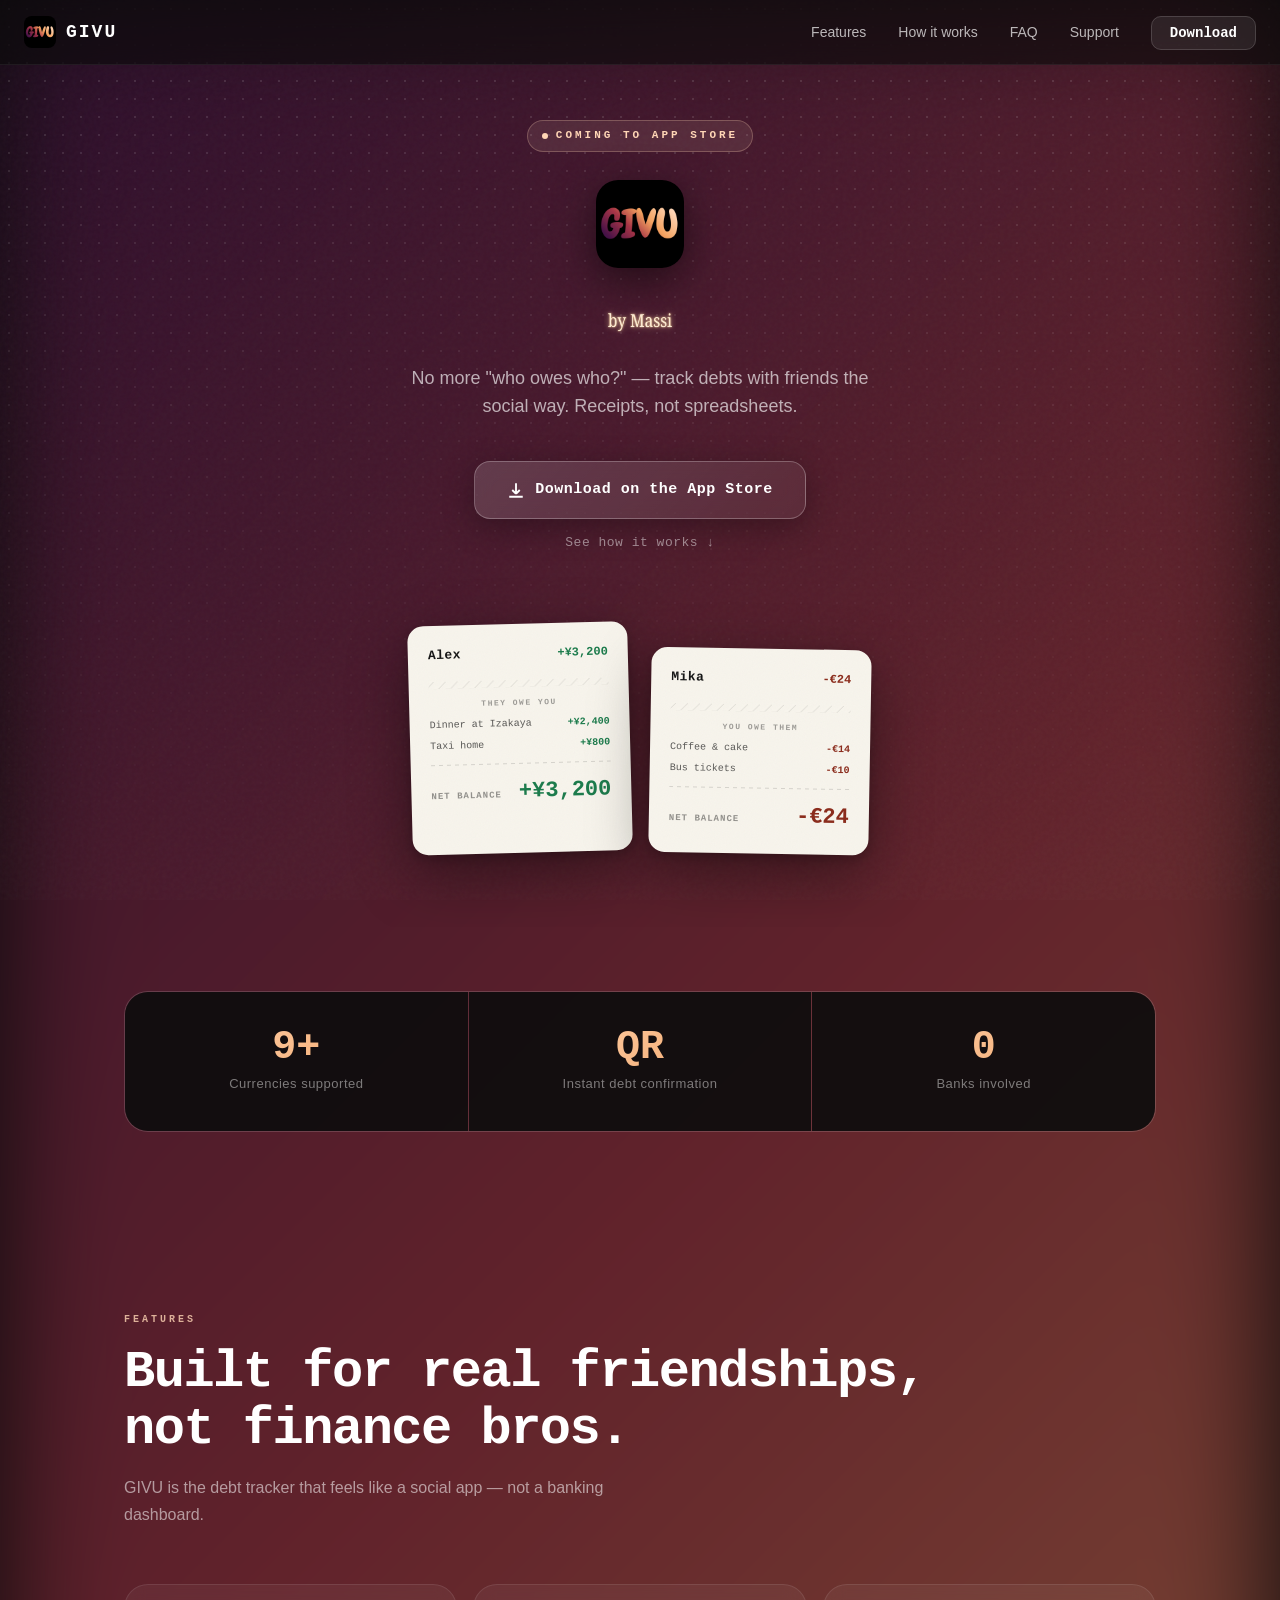
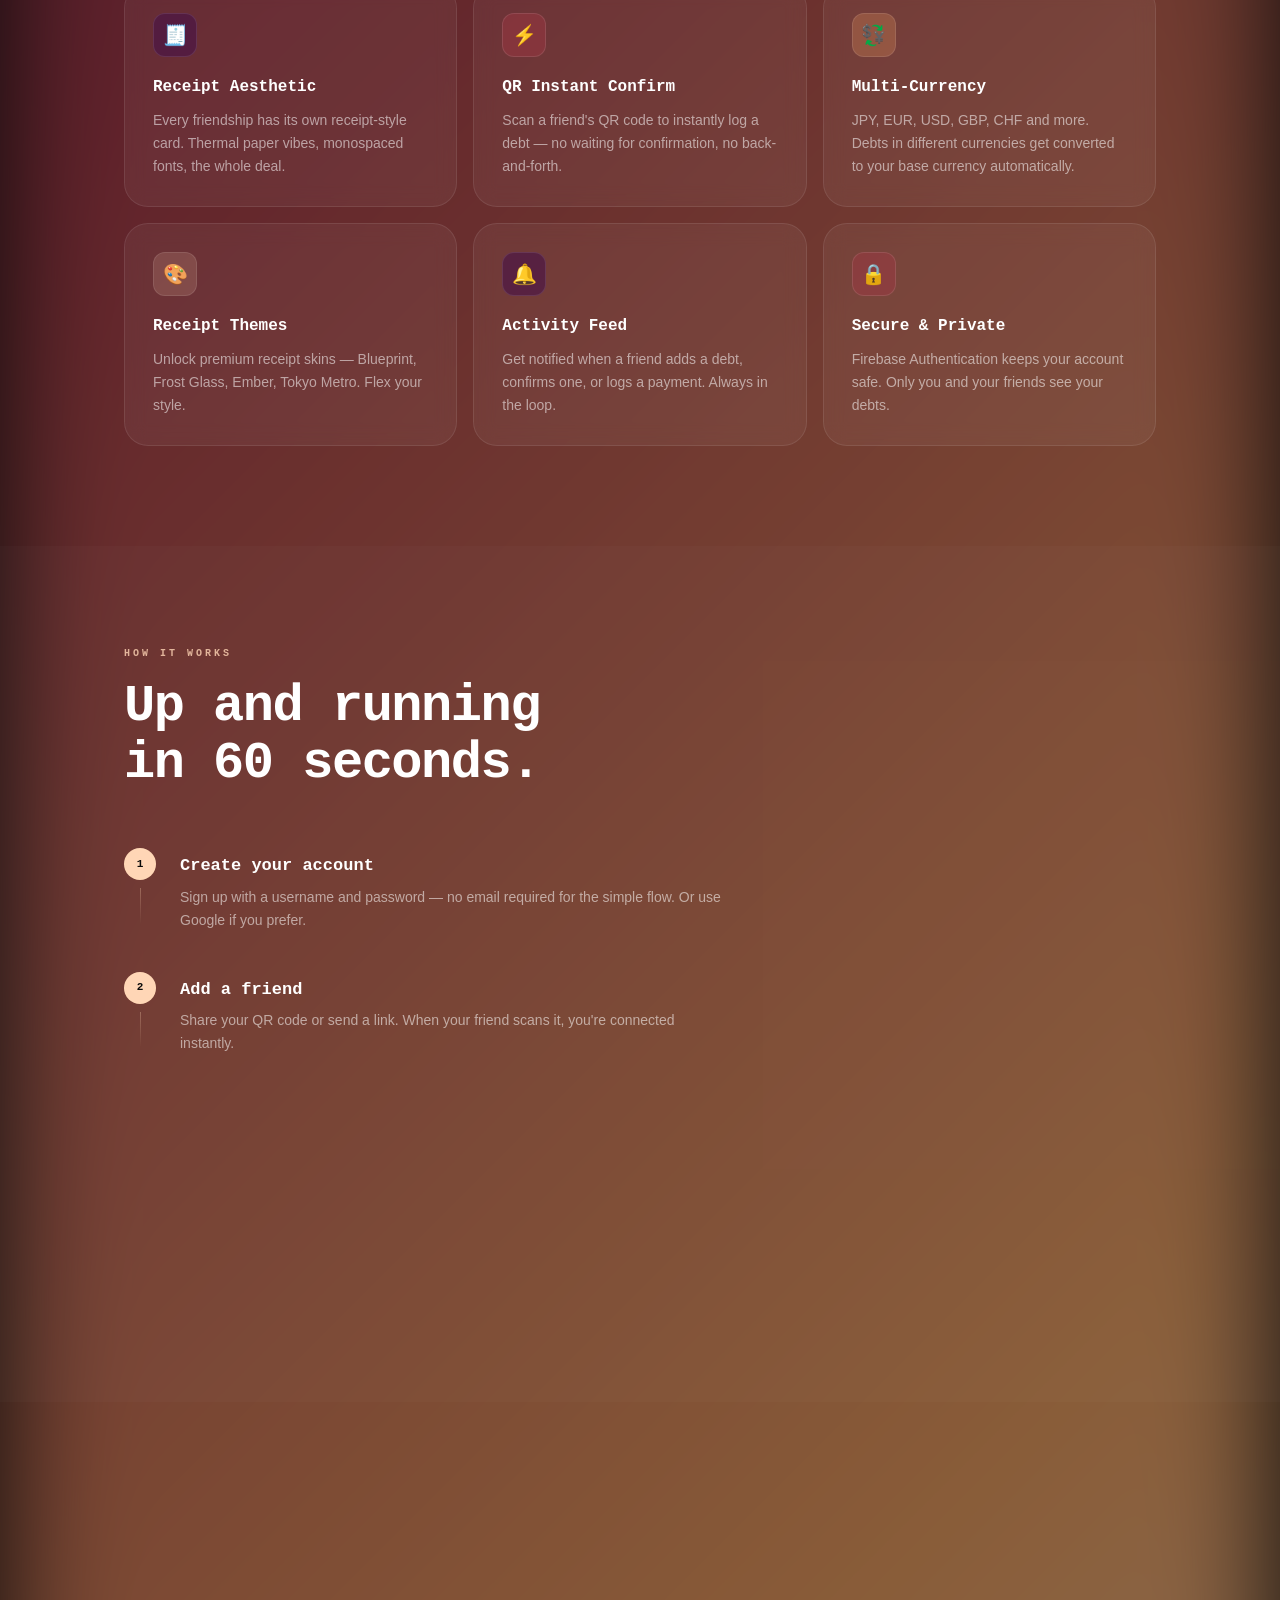
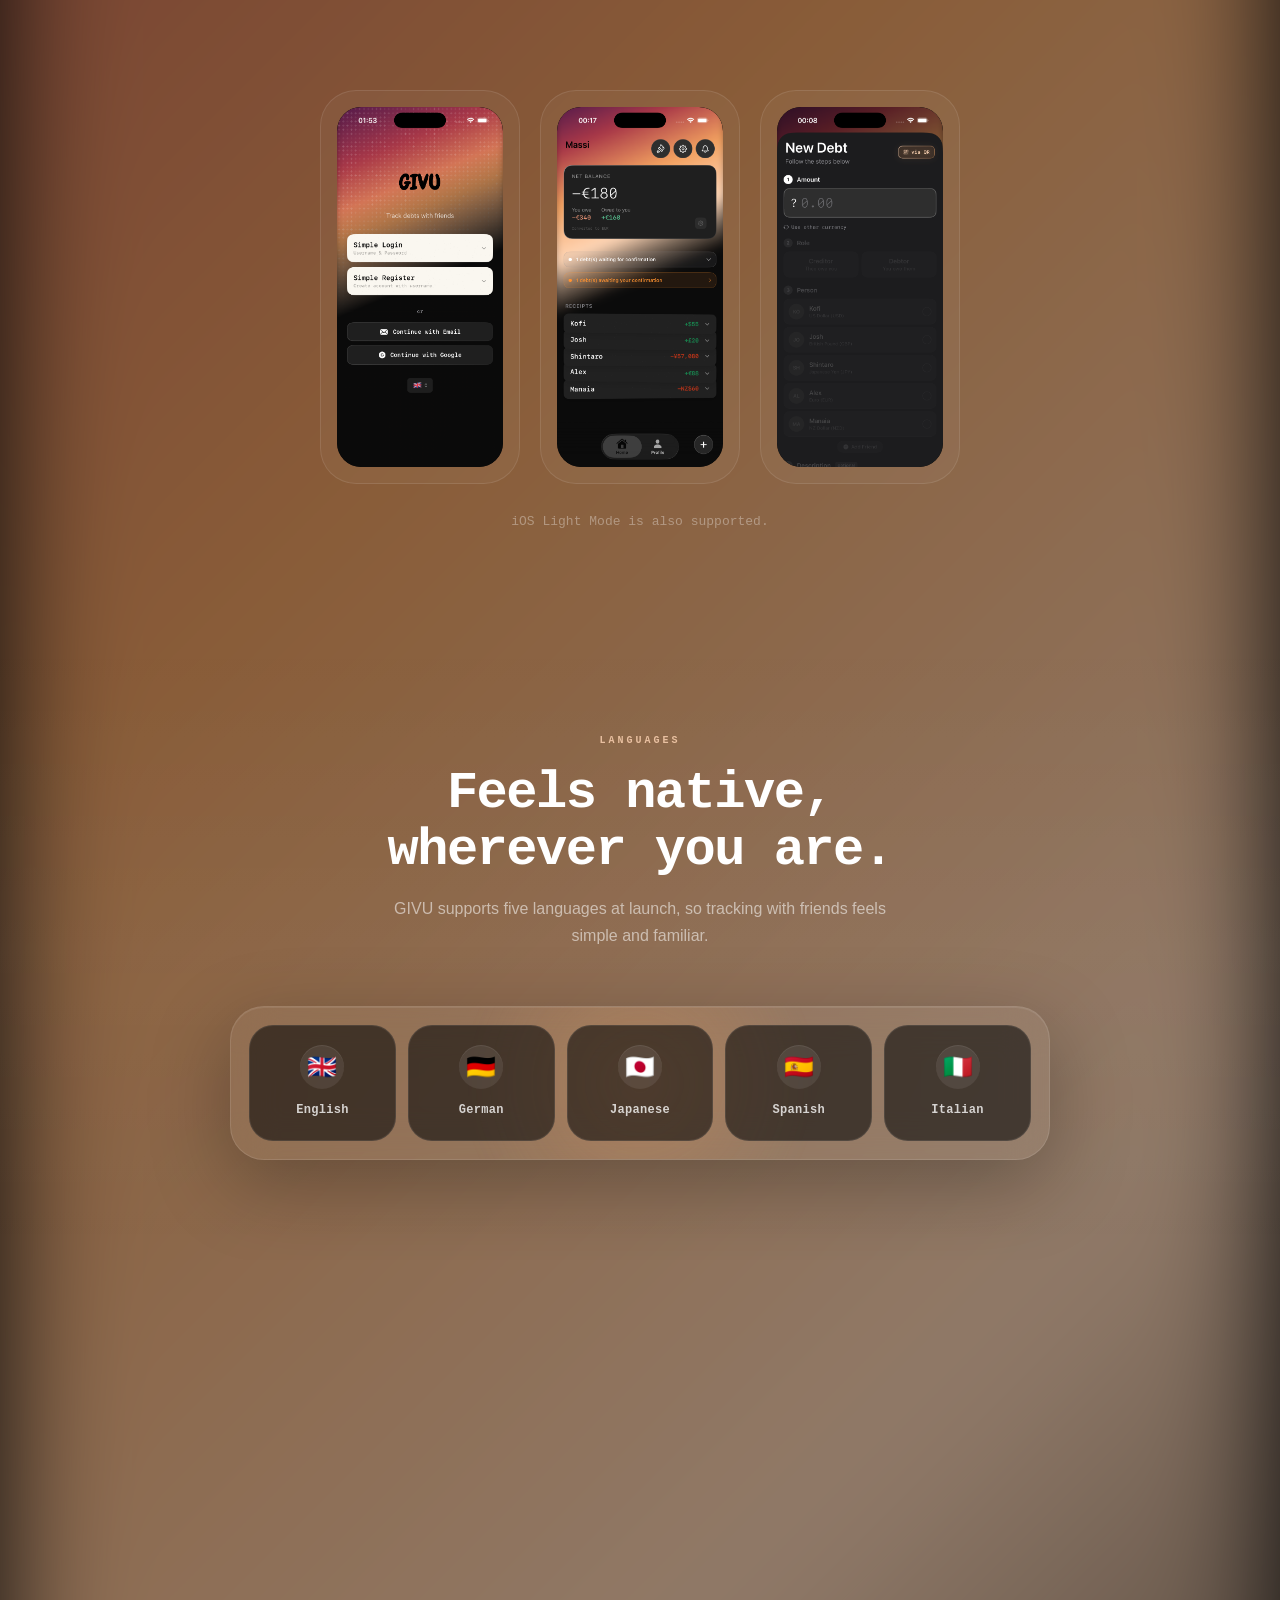
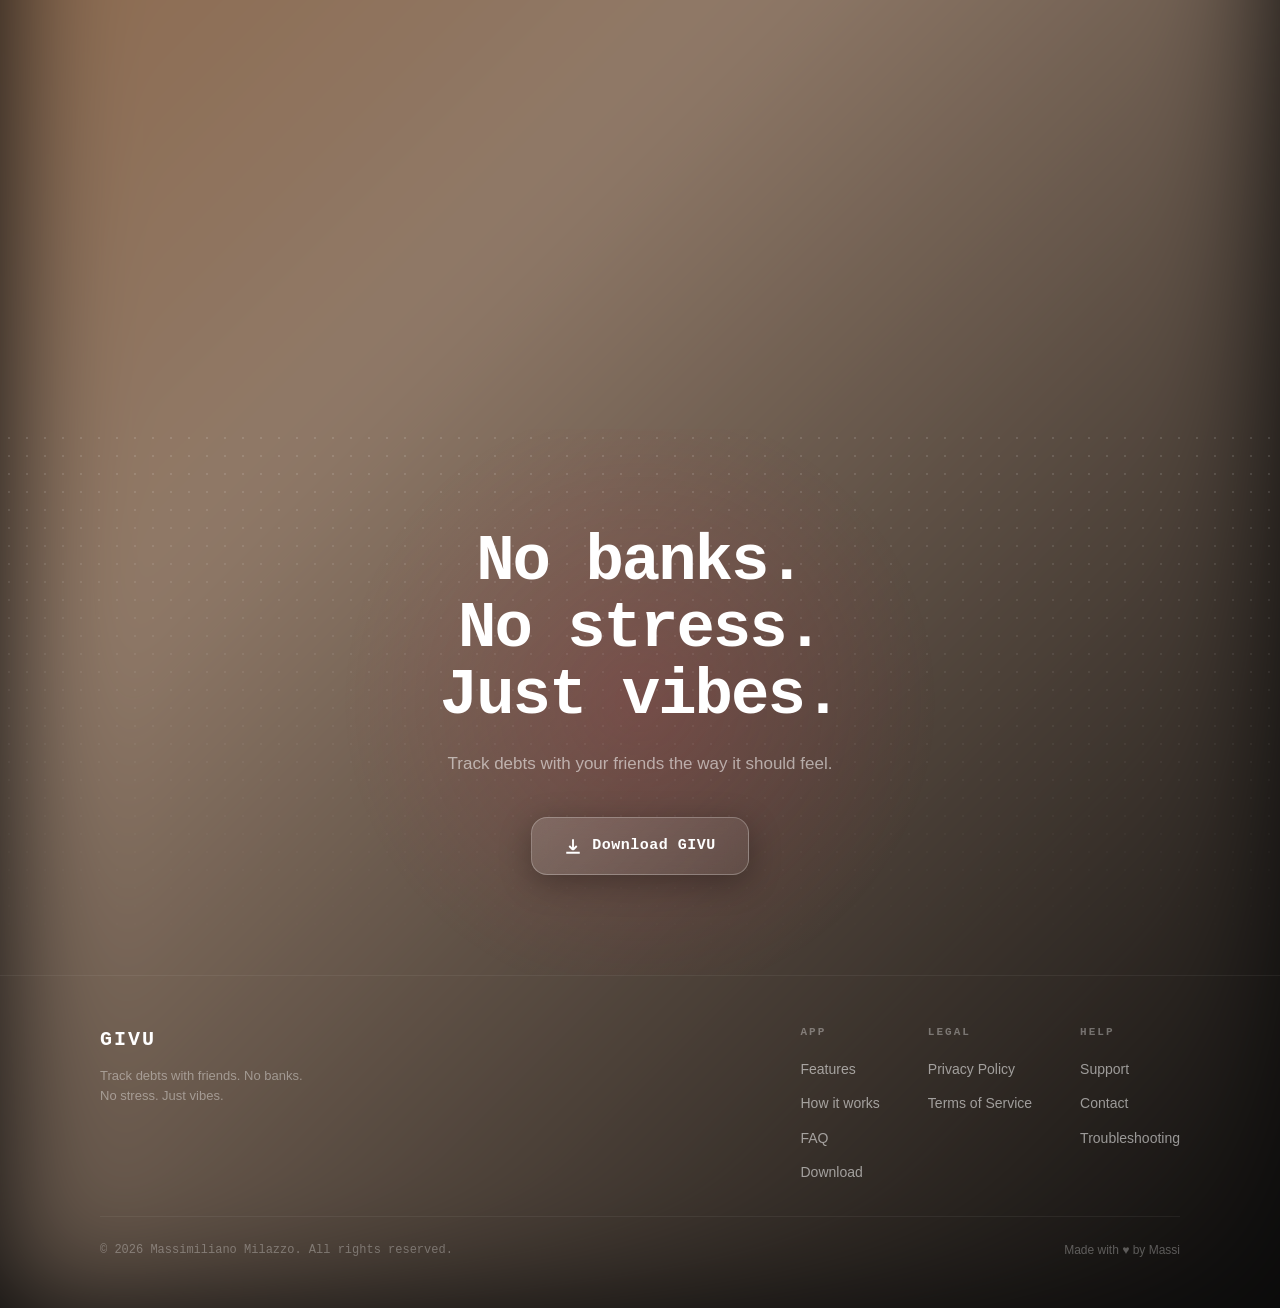
==== commit c49de86b: "Add files via upload" ====
--- a/index.html
+++ b/index.html
@@ -11,8 +11,8 @@
   <meta property="og:url" content="https://givu.top" />
   <meta name="twitter:card" content="summary_large_image" />
   <meta name="theme-color" content="#0A0A0A" />
-  <link rel="icon" href="assets/favicon.png" type="image/png" />
-  <link rel="apple-touch-icon" href="assets/favicon.png" />
+  <link rel="icon" href="assets/favicon-2026.png?v=2" type="image/png" />
+  <link rel="apple-touch-icon" href="assets/favicon-2026.png?v=2" />
   <link rel="stylesheet" href="style.css" />
 </head>
 <body class="app-bg">
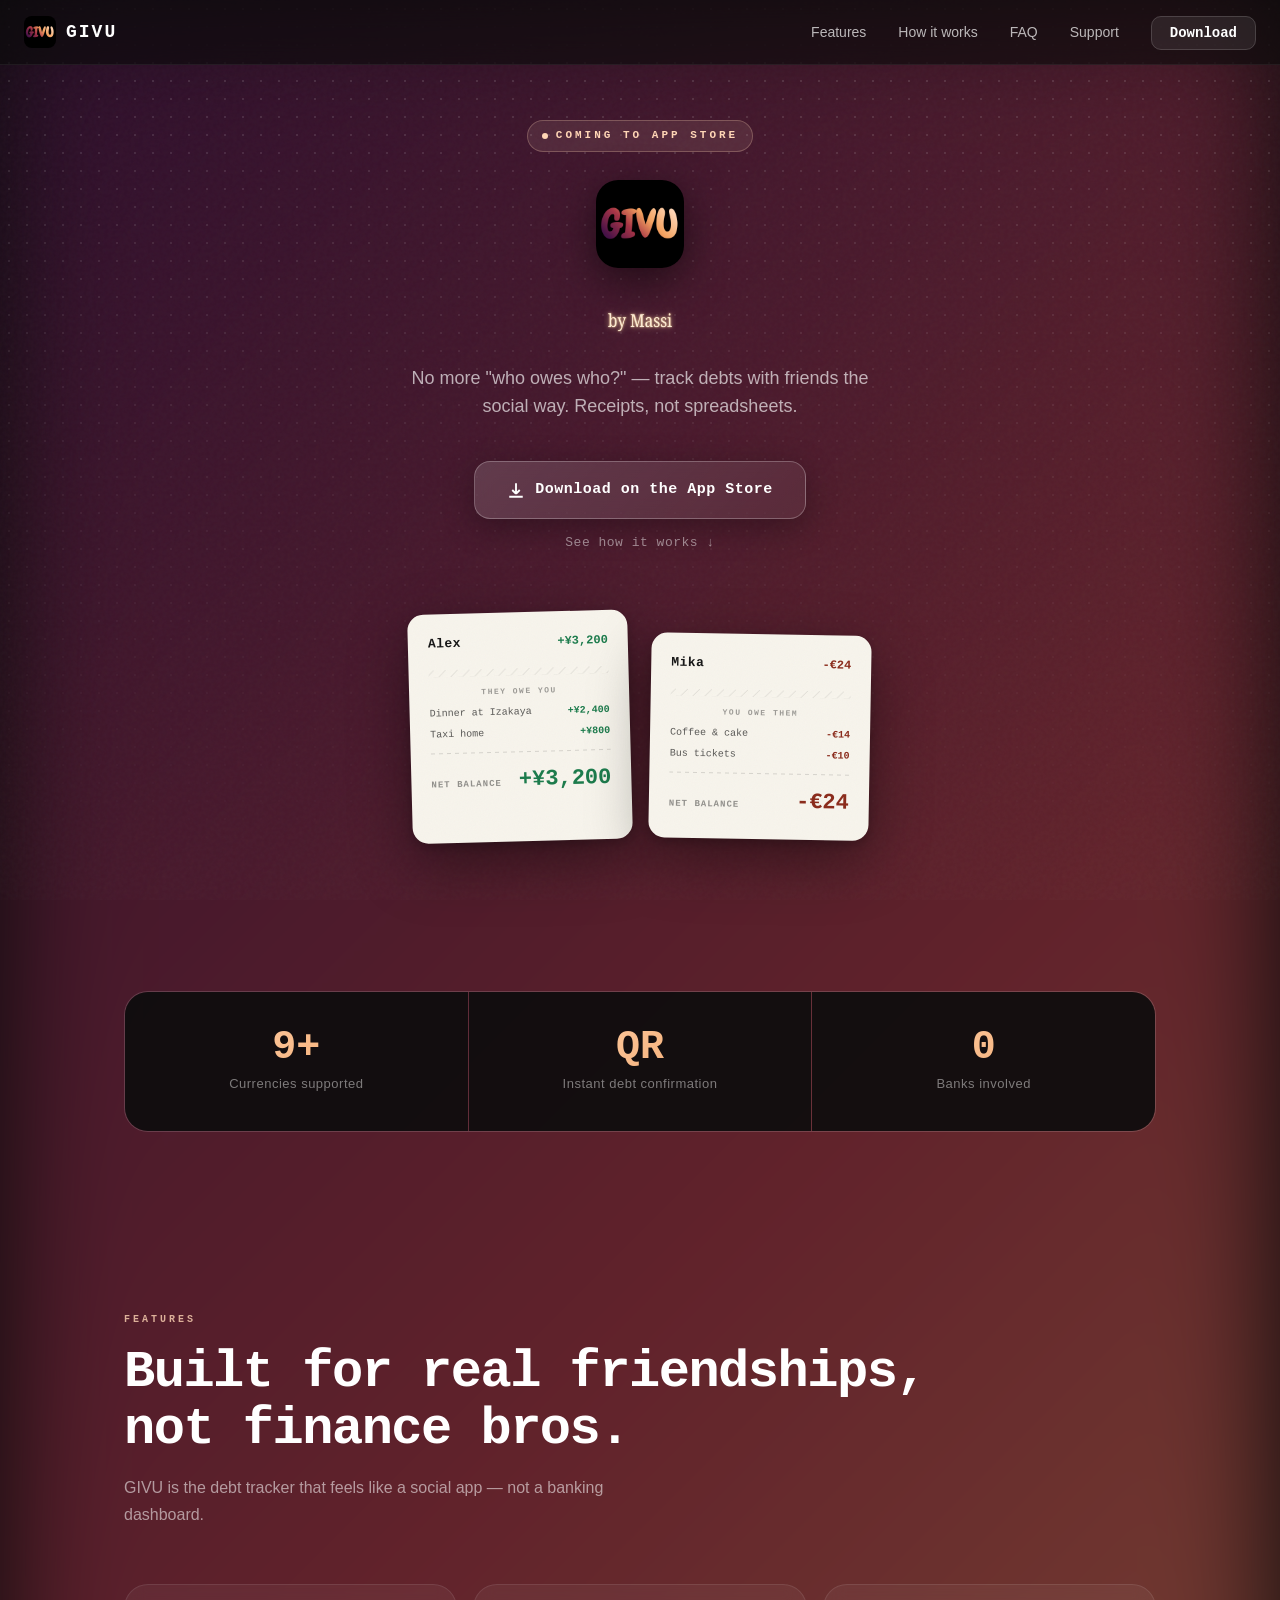
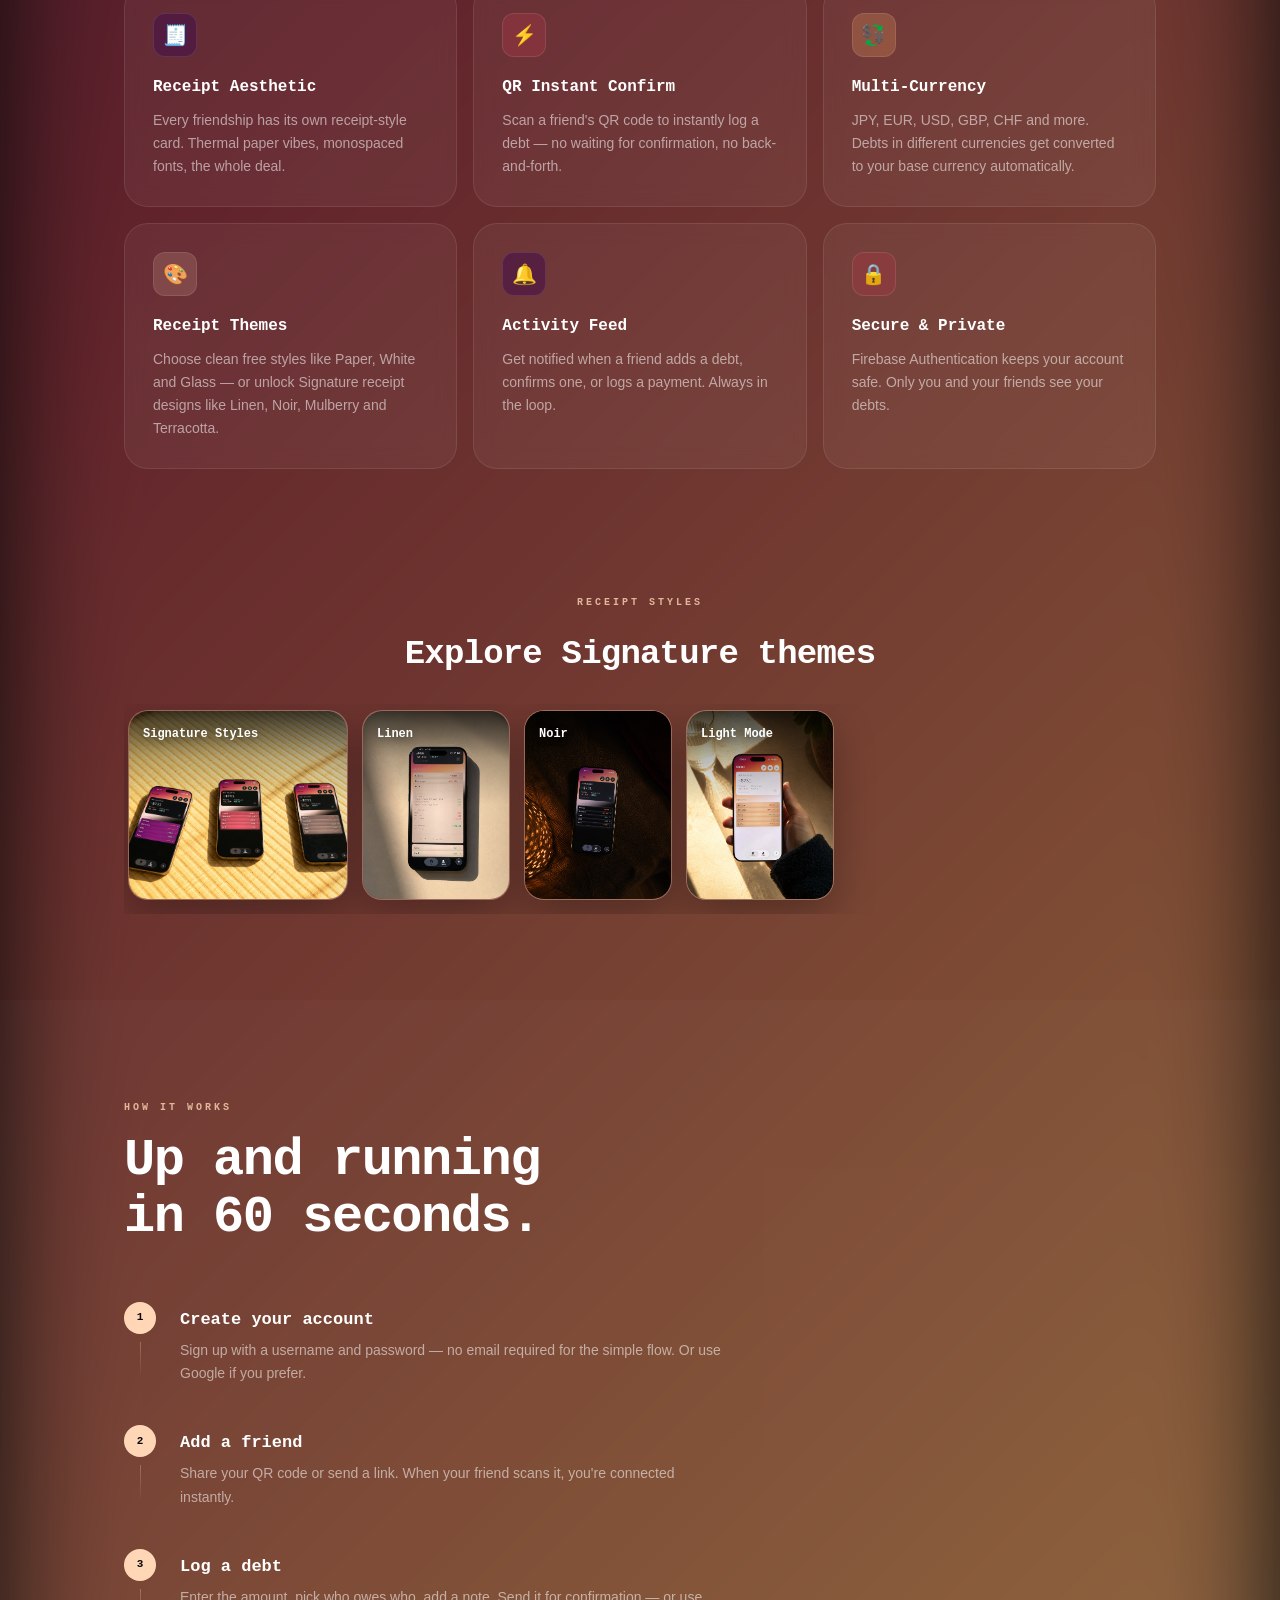
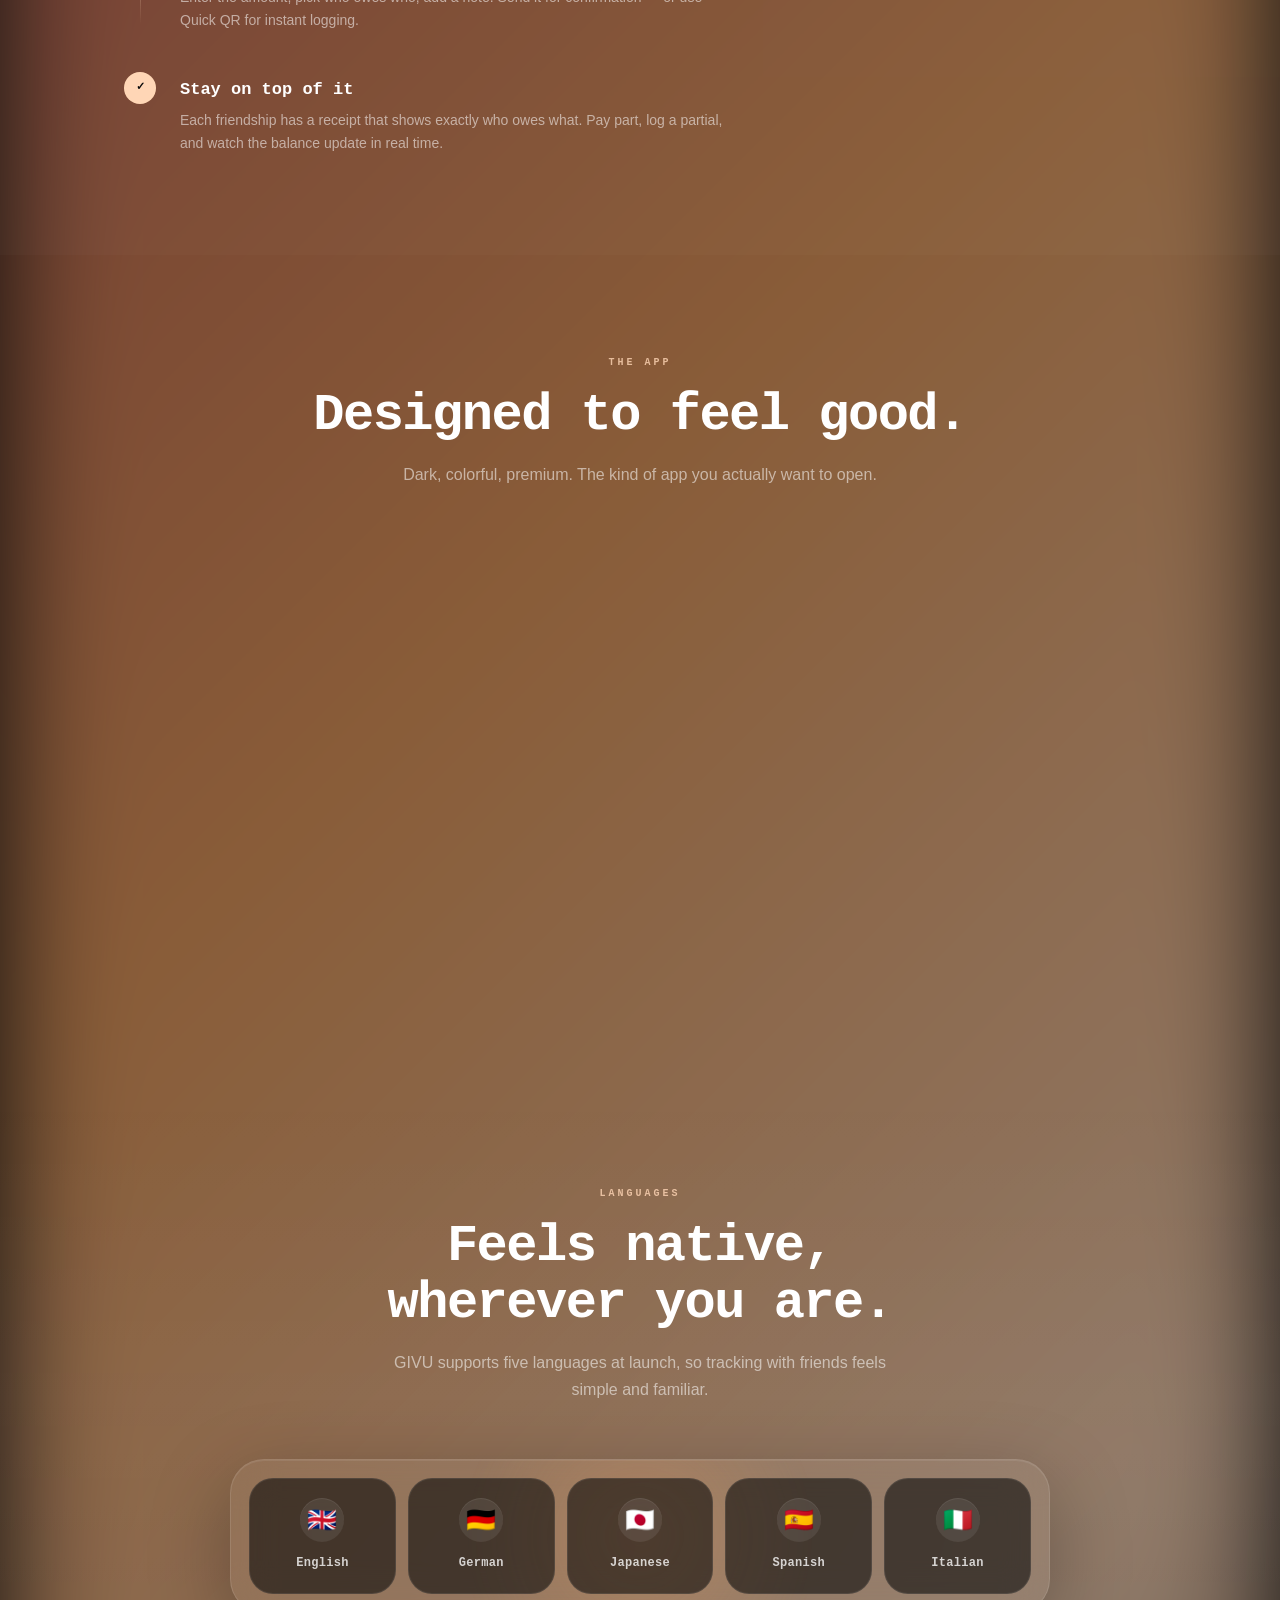
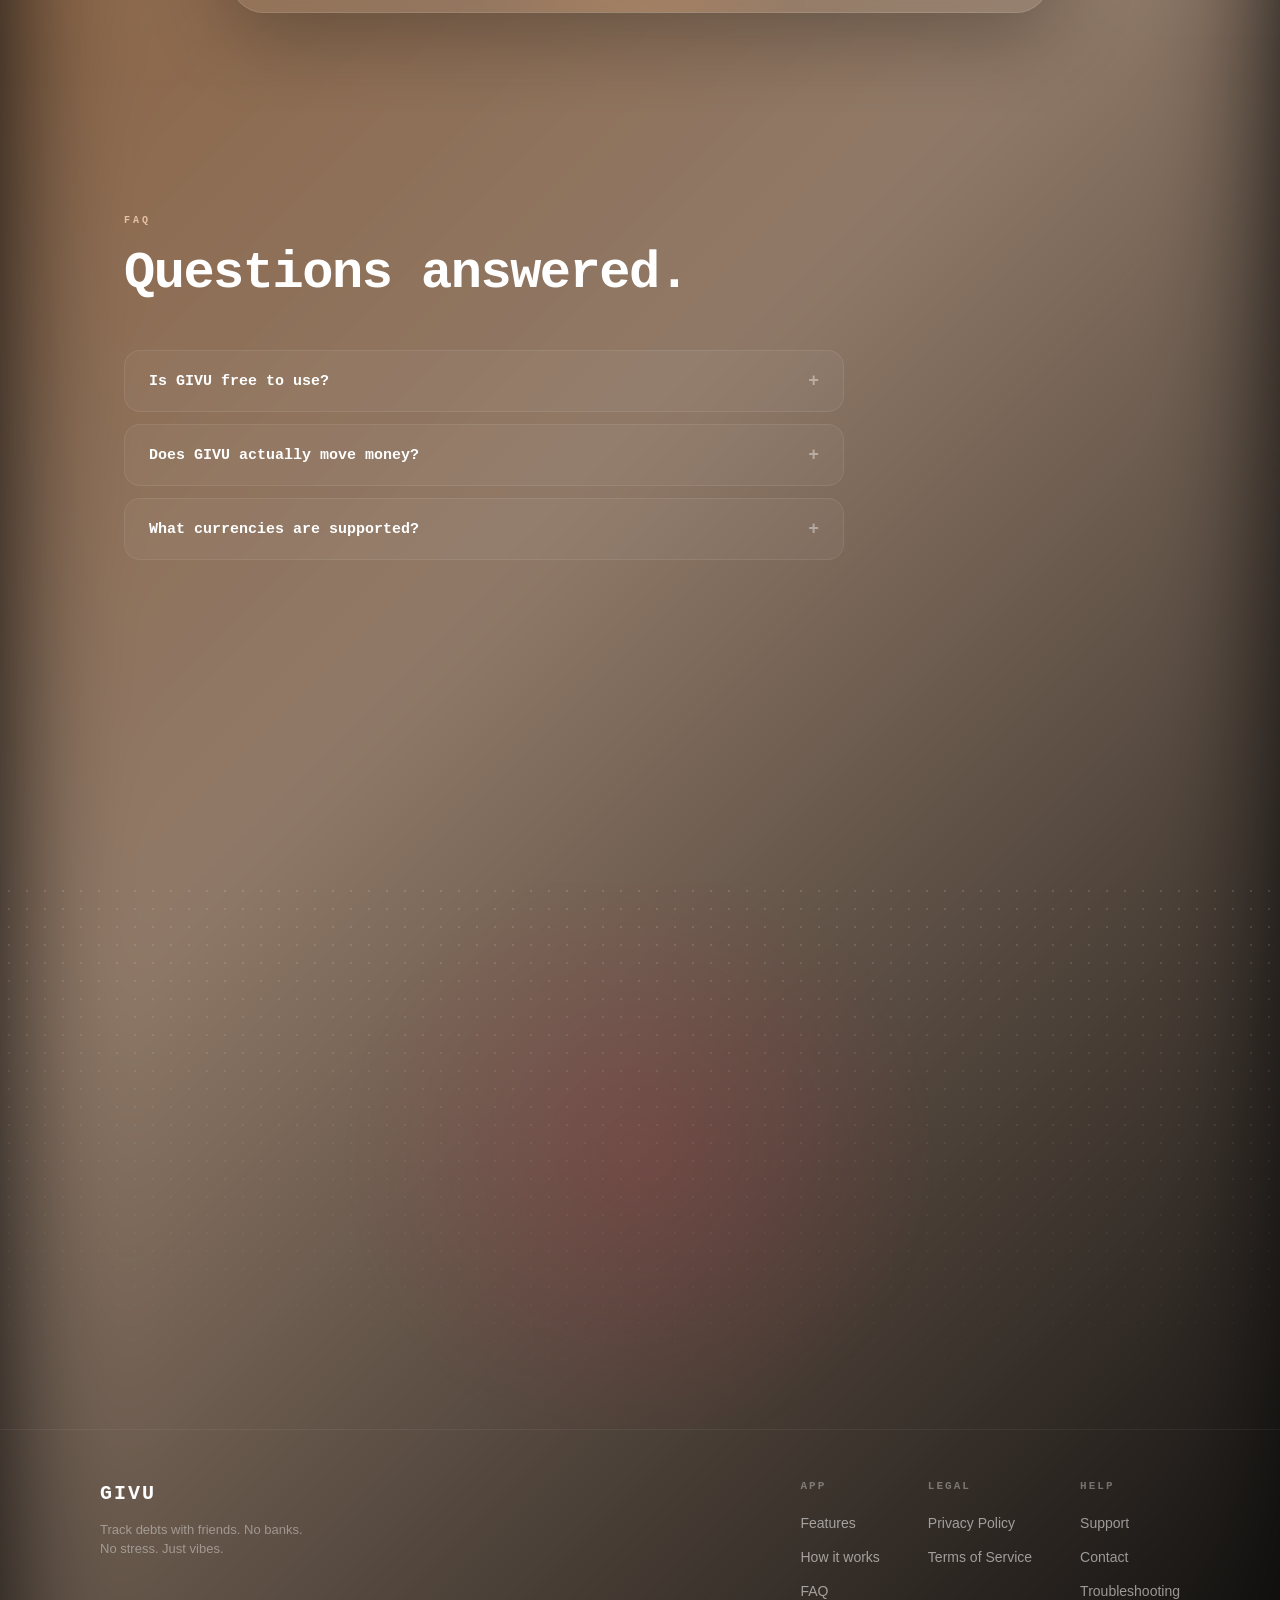
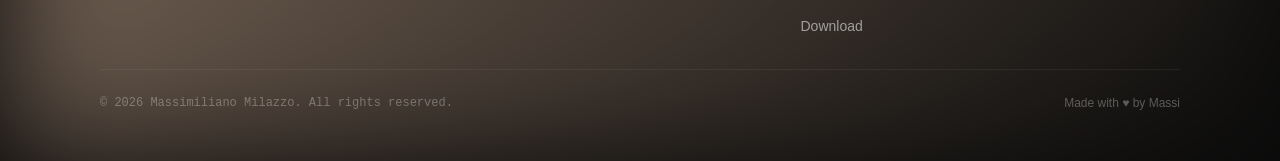
==== commit a04b38a6: "Add files via upload" ====
--- a/index.html
+++ b/index.html
@@ -154,7 +154,7 @@
         <div class="feature-card reveal reveal-delay-1">
           <div class="feature-icon beige">🎨</div>
           <div class="feature-title">Receipt Themes</div>
-          <p class="feature-desc">Unlock premium receipt skins — Blueprint, Frost Glass, Ember, Tokyo Metro. Flex your style.</p>
+          <p class="feature-desc">Choose clean free styles like Paper, White and Glass — or unlock Signature receipt designs like Linen, Noir, Mulberry and Terracotta.</p>
         </div>
         <div class="feature-card reveal reveal-delay-2">
           <div class="feature-icon purple">🔔</div>
@@ -165,6 +165,35 @@
           <div class="feature-icon red">🔒</div>
           <div class="feature-title">Secure &amp; Private</div>
           <p class="feature-desc">Firebase Authentication keeps your account safe. Only you and your friends see your debts.</p>
+        </div>
+      </div>
+    </div>
+  </section>
+
+  <!-- SIGNATURE THEMES -->
+  <section class="signature-themes-section">
+    <div class="container">
+      <div class="reveal" style="text-align:center;">
+        <div class="section-label">Receipt styles</div>
+        <h2 class="signature-themes-title">Explore Signature themes</h2>
+      </div>
+
+      <div class="signature-theme-strip reveal reveal-delay-1">
+        <div class="signature-theme-shot wide">
+          <img src="assets/signature-styles.png?v=20260707" alt="GIVU Signature theme previews" />
+          <span>Signature Styles</span>
+        </div>
+        <div class="signature-theme-shot">
+          <img src="assets/signature-linen.png?v=20260707" alt="GIVU Linen receipt theme" />
+          <span>Linen</span>
+        </div>
+        <div class="signature-theme-shot">
+          <img src="assets/signature-noir.png?v=20260707" alt="GIVU Noir receipt theme" />
+          <span>Noir</span>
+        </div>
+        <div class="signature-theme-shot">
+          <img src="assets/signature-light.png?v=20260707" alt="GIVU receipt themes in Light Mode" />
+          <span>Light Mode</span>
         </div>
       </div>
     </div>
@@ -307,7 +336,7 @@
             <span class="faq-icon">+</span>
           </button>
           <div class="faq-answer">
-            <div class="faq-answer-inner">Yes — GIVU is completely free. Some premium receipt themes can be unlocked by inviting friends or in the future through optional purchases.</div>
+            <div class="faq-answer-inner">Yes — GIVU is free to use. Free receipt themes are included, Glass unlocks after adding 10 friends, and Signature themes are optional purchases.</div>
           </div>
         </div>
         <div class="faq-item reveal reveal-delay-2">
--- a/style.css
+++ b/style.css
@@ -539,6 +539,77 @@
 }
 
 /* =============================================
+   SIGNATURE THEME PREVIEWS
+   ============================================= */
+
+.signature-themes-section {
+  position: relative;
+  z-index: 2;
+  padding: 26px 0 86px;
+}
+
+.signature-themes-title {
+  font-family: var(--font-mono);
+  font-size: clamp(22px, 3vw, 34px);
+  font-weight: 800;
+  letter-spacing: -0.8px;
+  margin-bottom: 22px;
+}
+
+.signature-theme-strip {
+  display: flex;
+  gap: 14px;
+  overflow-x: auto;
+  padding: 6px 4px 14px;
+  scroll-snap-type: x proximity;
+  scrollbar-width: none;
+}
+
+.signature-theme-strip::-webkit-scrollbar { display: none; }
+
+.signature-theme-shot {
+  position: relative;
+  flex: 0 0 148px;
+  height: 190px;
+  border-radius: 20px;
+  overflow: hidden;
+  border: 1.5px solid rgba(255,214,182,0.28);
+  box-shadow: 0 16px 42px rgba(0,0,0,0.28);
+  background: rgba(255,255,255,0.05);
+  scroll-snap-align: center;
+}
+
+.signature-theme-shot.wide { flex-basis: 220px; }
+
+.signature-theme-shot img {
+  width: 100%;
+  height: 100%;
+  object-fit: cover;
+}
+
+.signature-theme-shot::after {
+  content: '';
+  position: absolute;
+  top: 0; left: 0; right: 0;
+  height: 50%;
+  background: linear-gradient(to bottom, rgba(0,0,0,0.78), rgba(0,0,0,0.28), transparent);
+  pointer-events: none;
+}
+
+.signature-theme-shot span {
+  position: absolute;
+  z-index: 1;
+  top: 14px;
+  left: 14px;
+  right: 14px;
+  font-family: var(--font-mono);
+  font-size: 12px;
+  font-weight: 800;
+  color: white;
+  text-shadow: 0 2px 8px rgba(0,0,0,0.45);
+}
+
+/* =============================================
    HOW IT WORKS
    ============================================= */
 
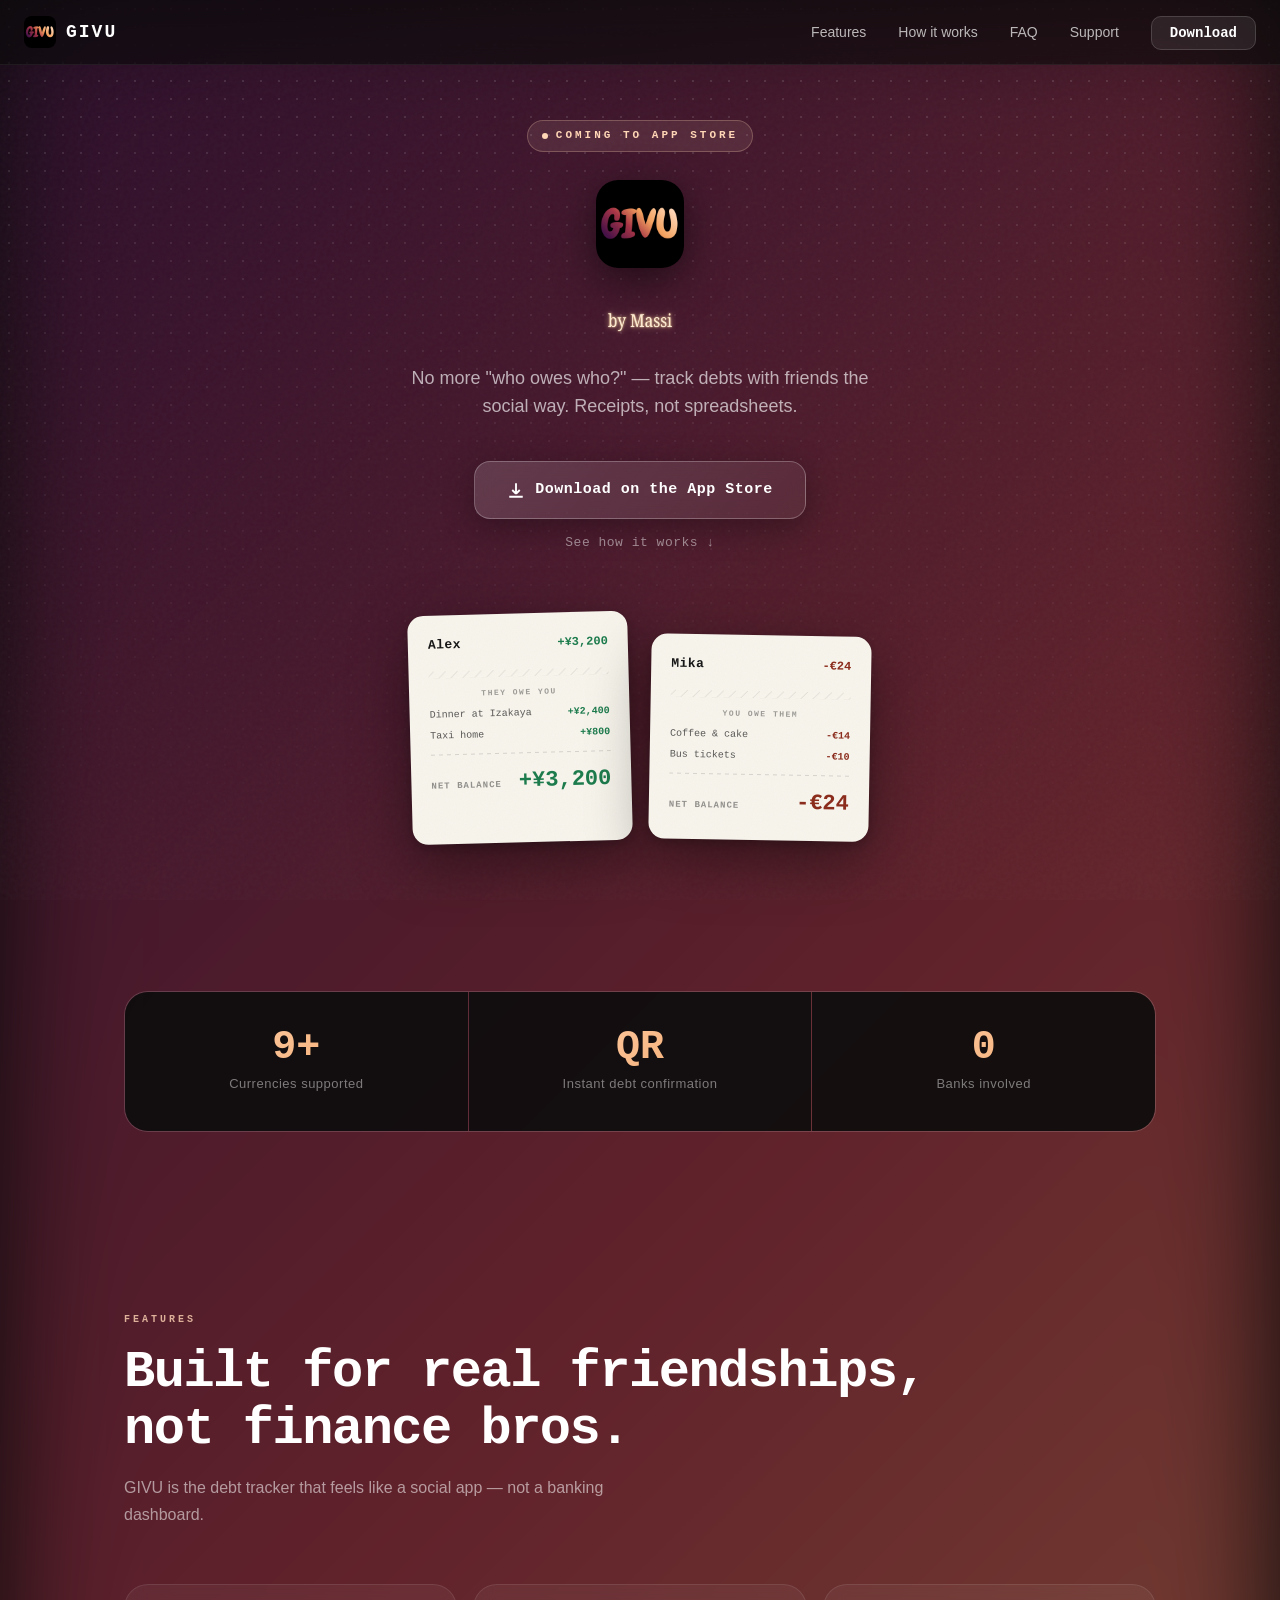
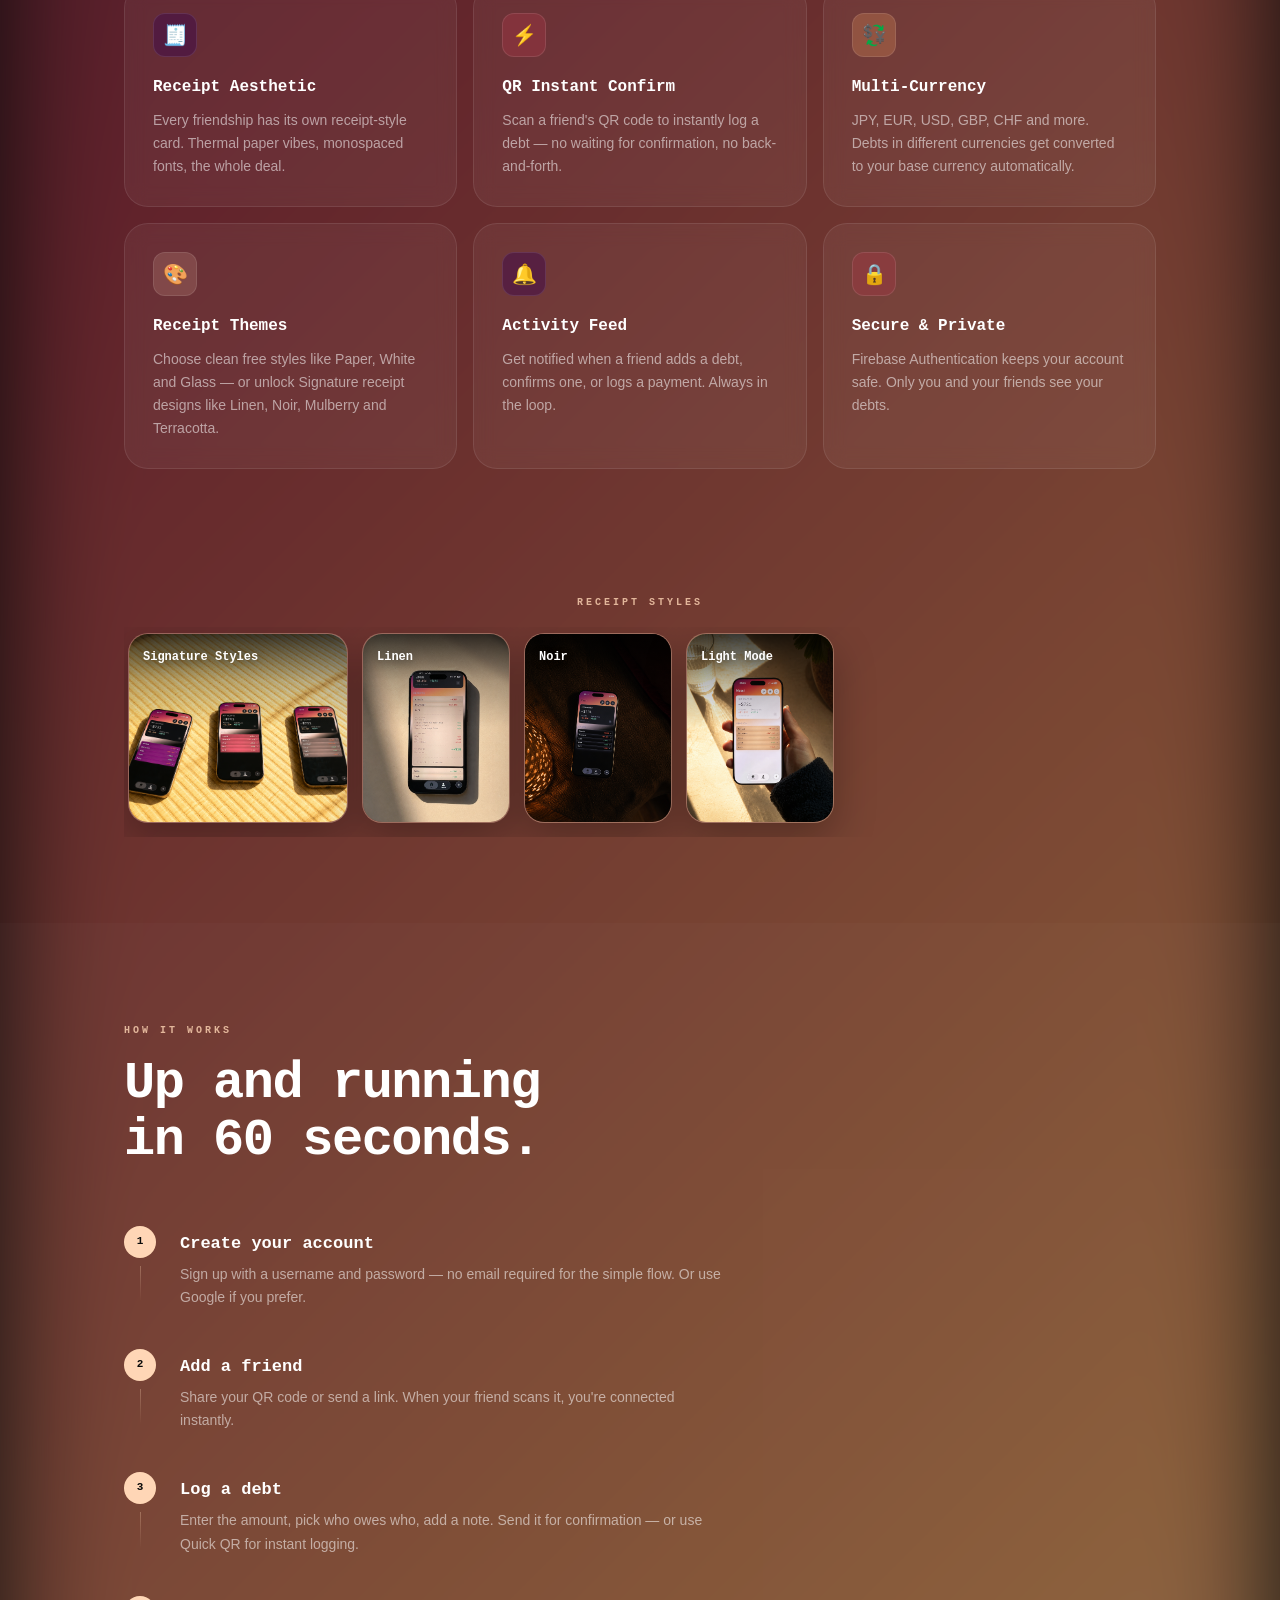
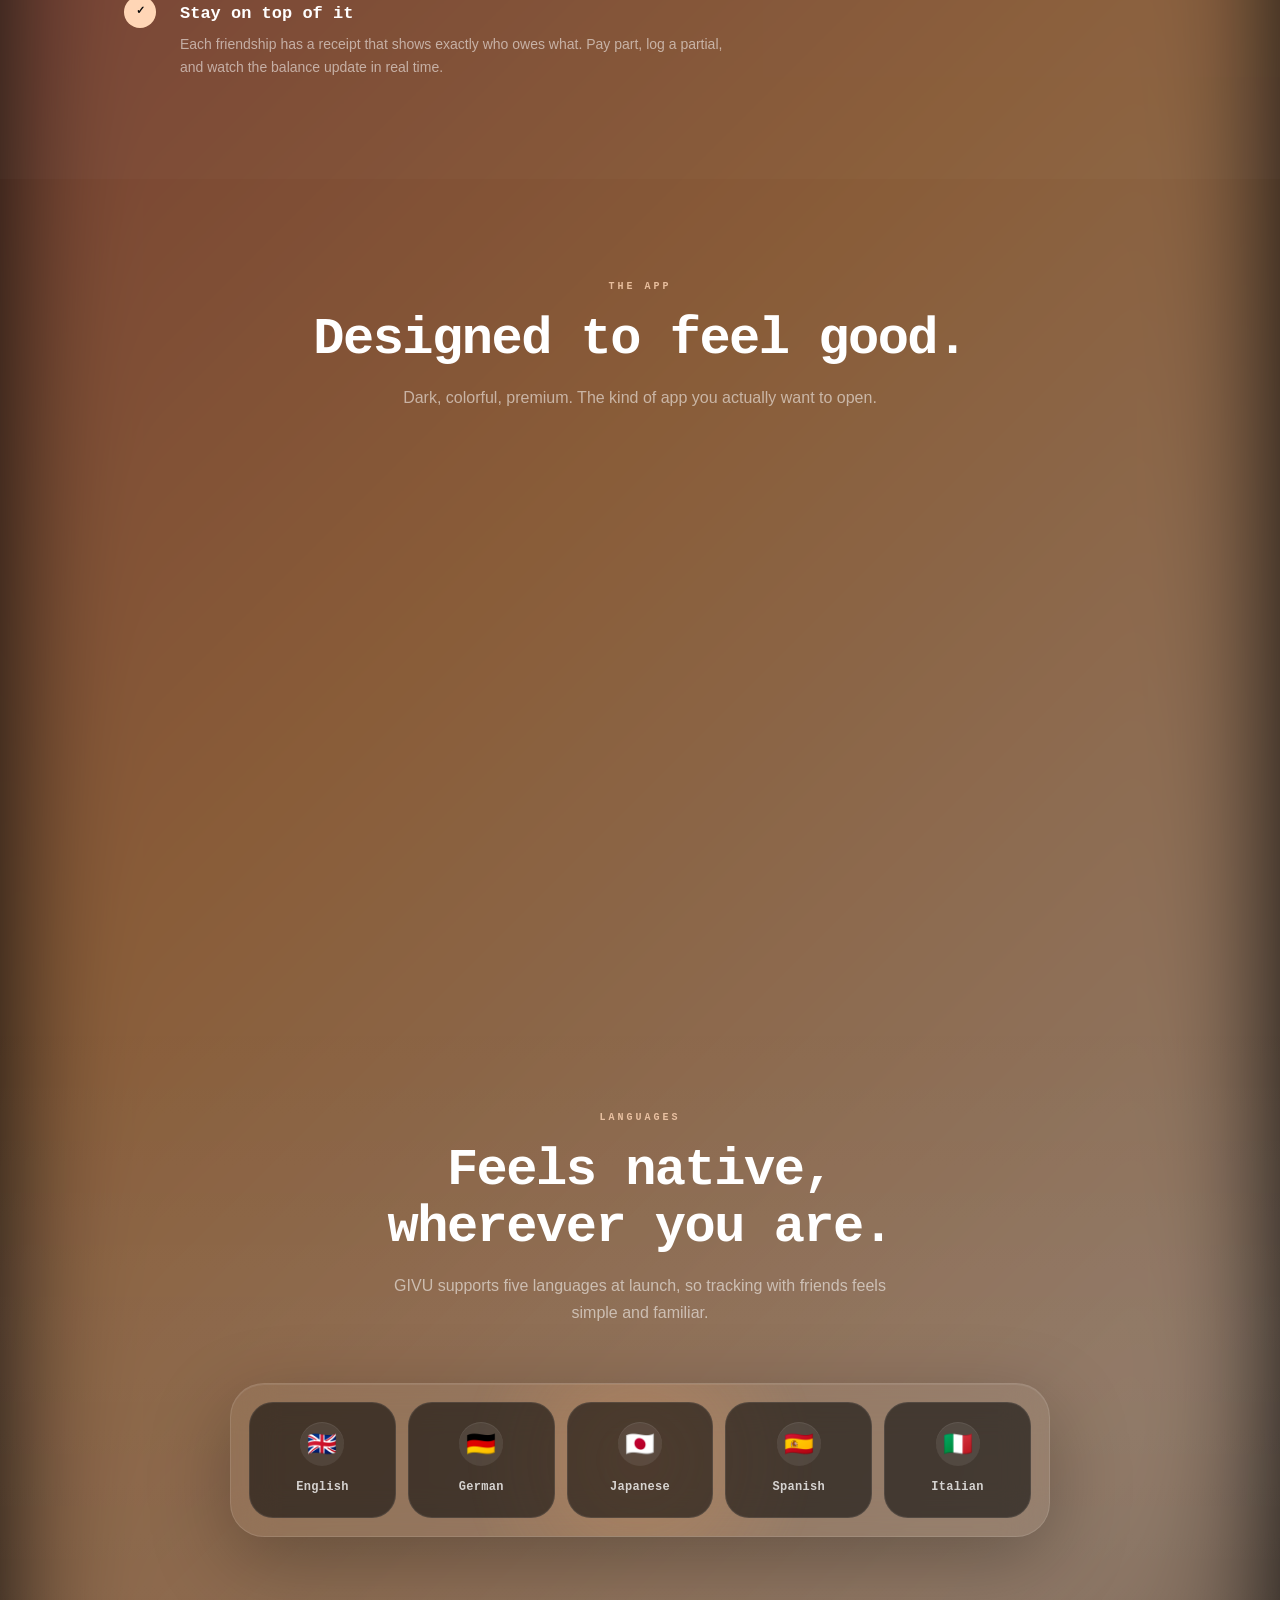
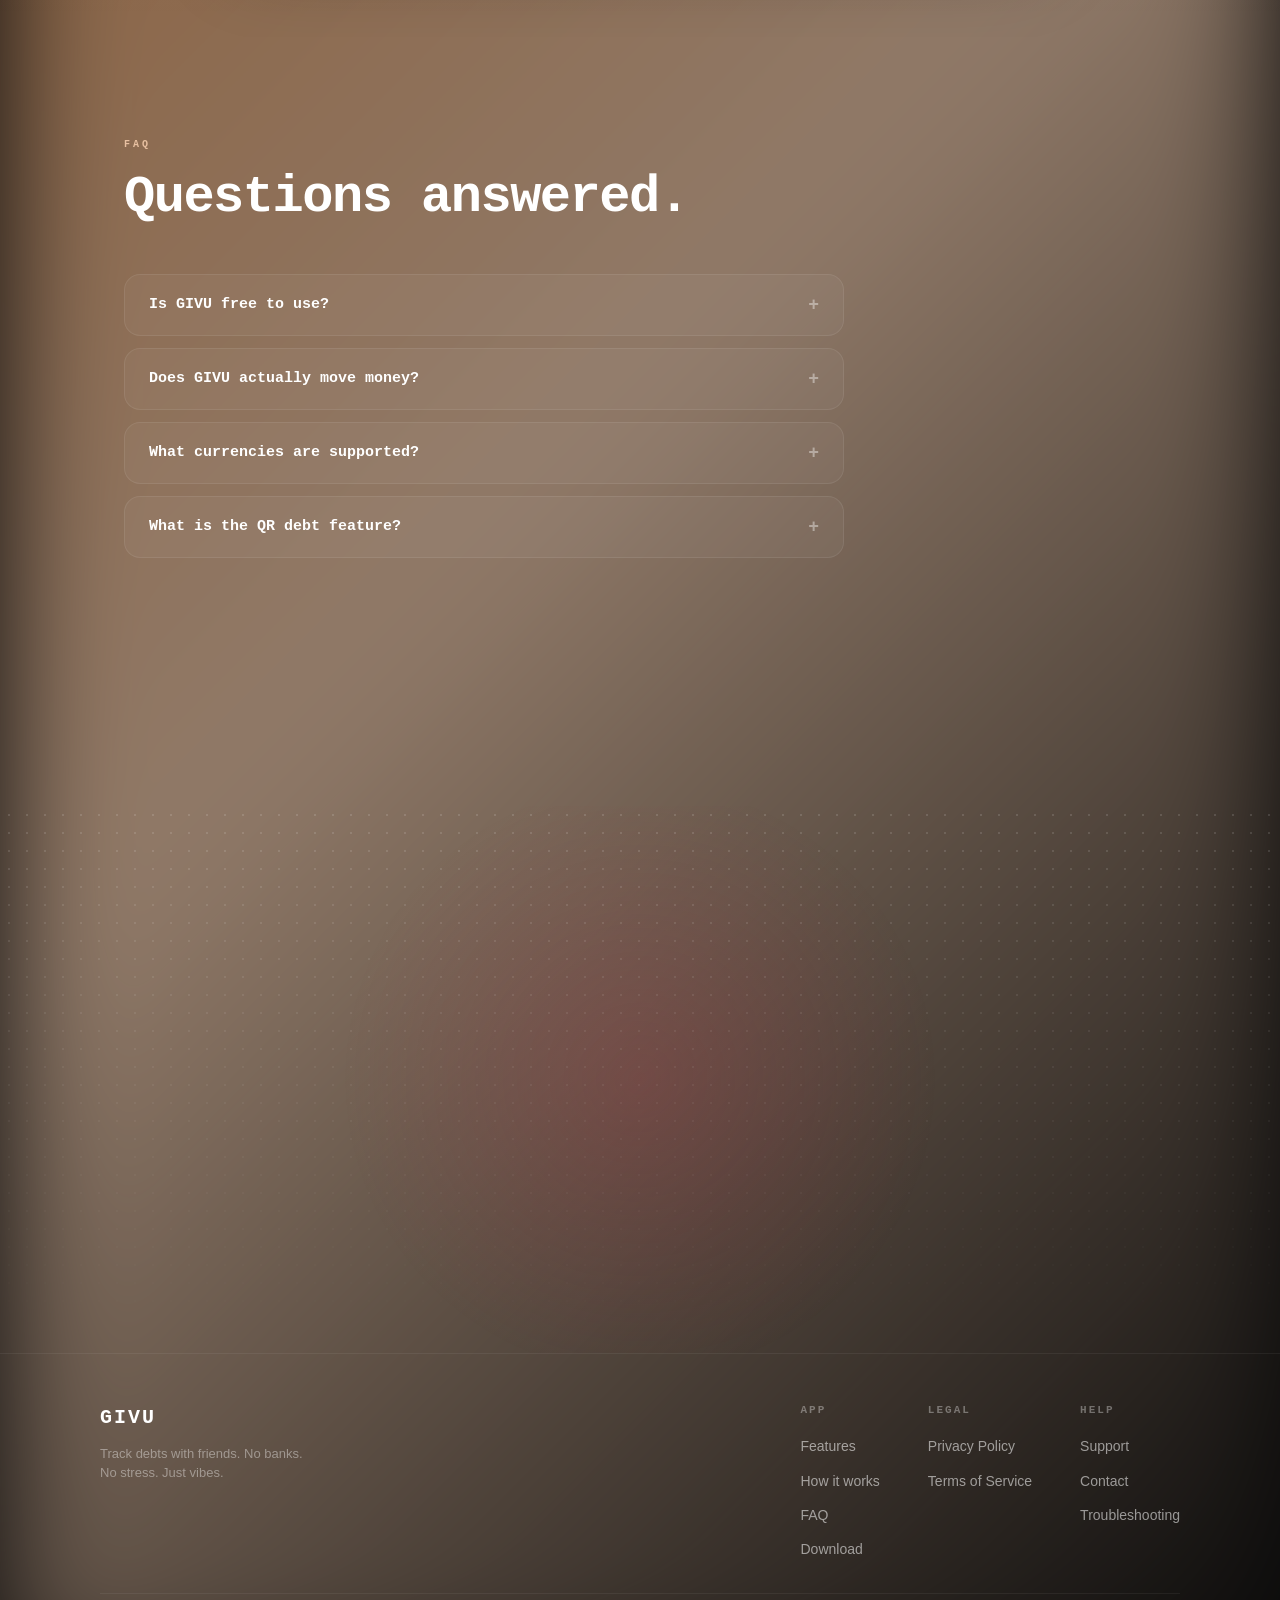
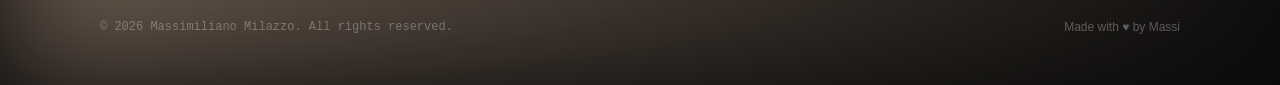
==== commit d0559693: "Add files via upload" ====
--- a/index.html
+++ b/index.html
@@ -175,7 +175,6 @@
     <div class="container">
       <div class="reveal" style="text-align:center;">
         <div class="section-label">Receipt styles</div>
-        <h2 class="signature-themes-title">Explore Signature themes</h2>
       </div>
 
       <div class="signature-theme-strip reveal reveal-delay-1">
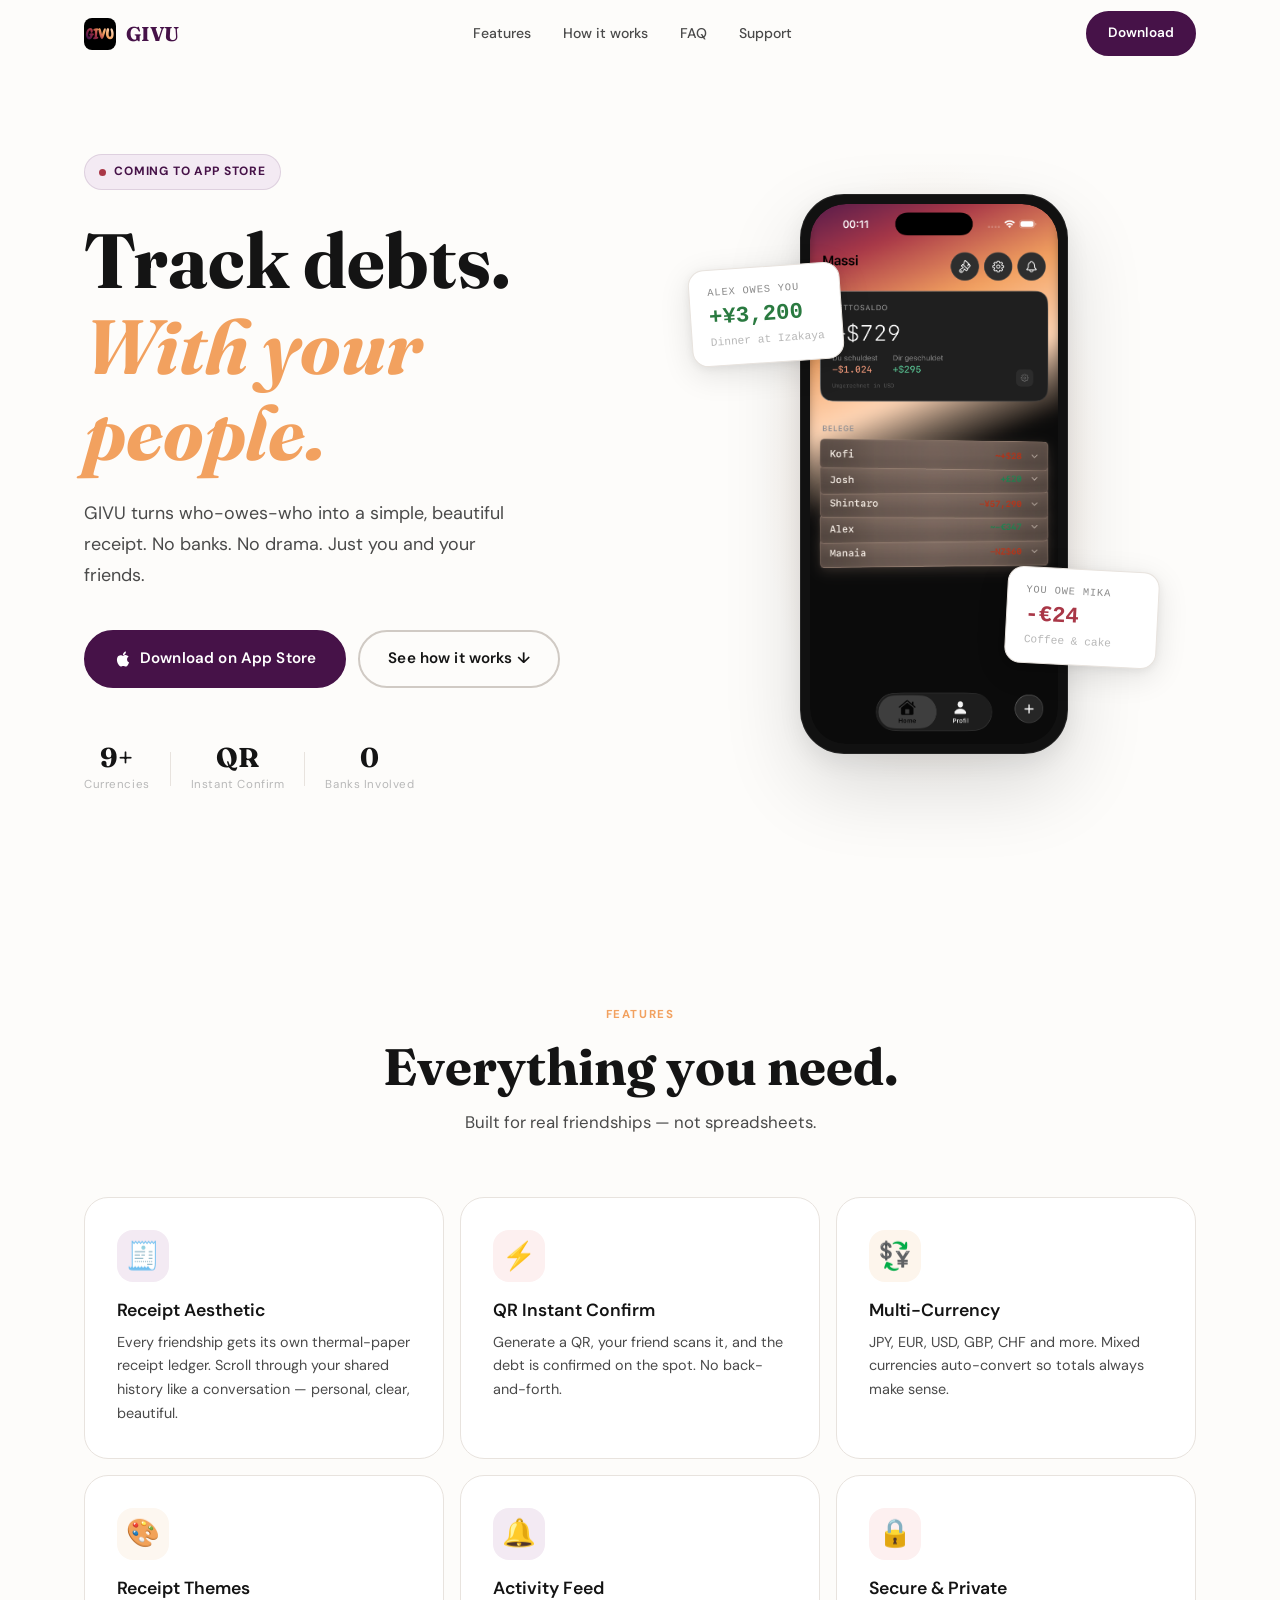
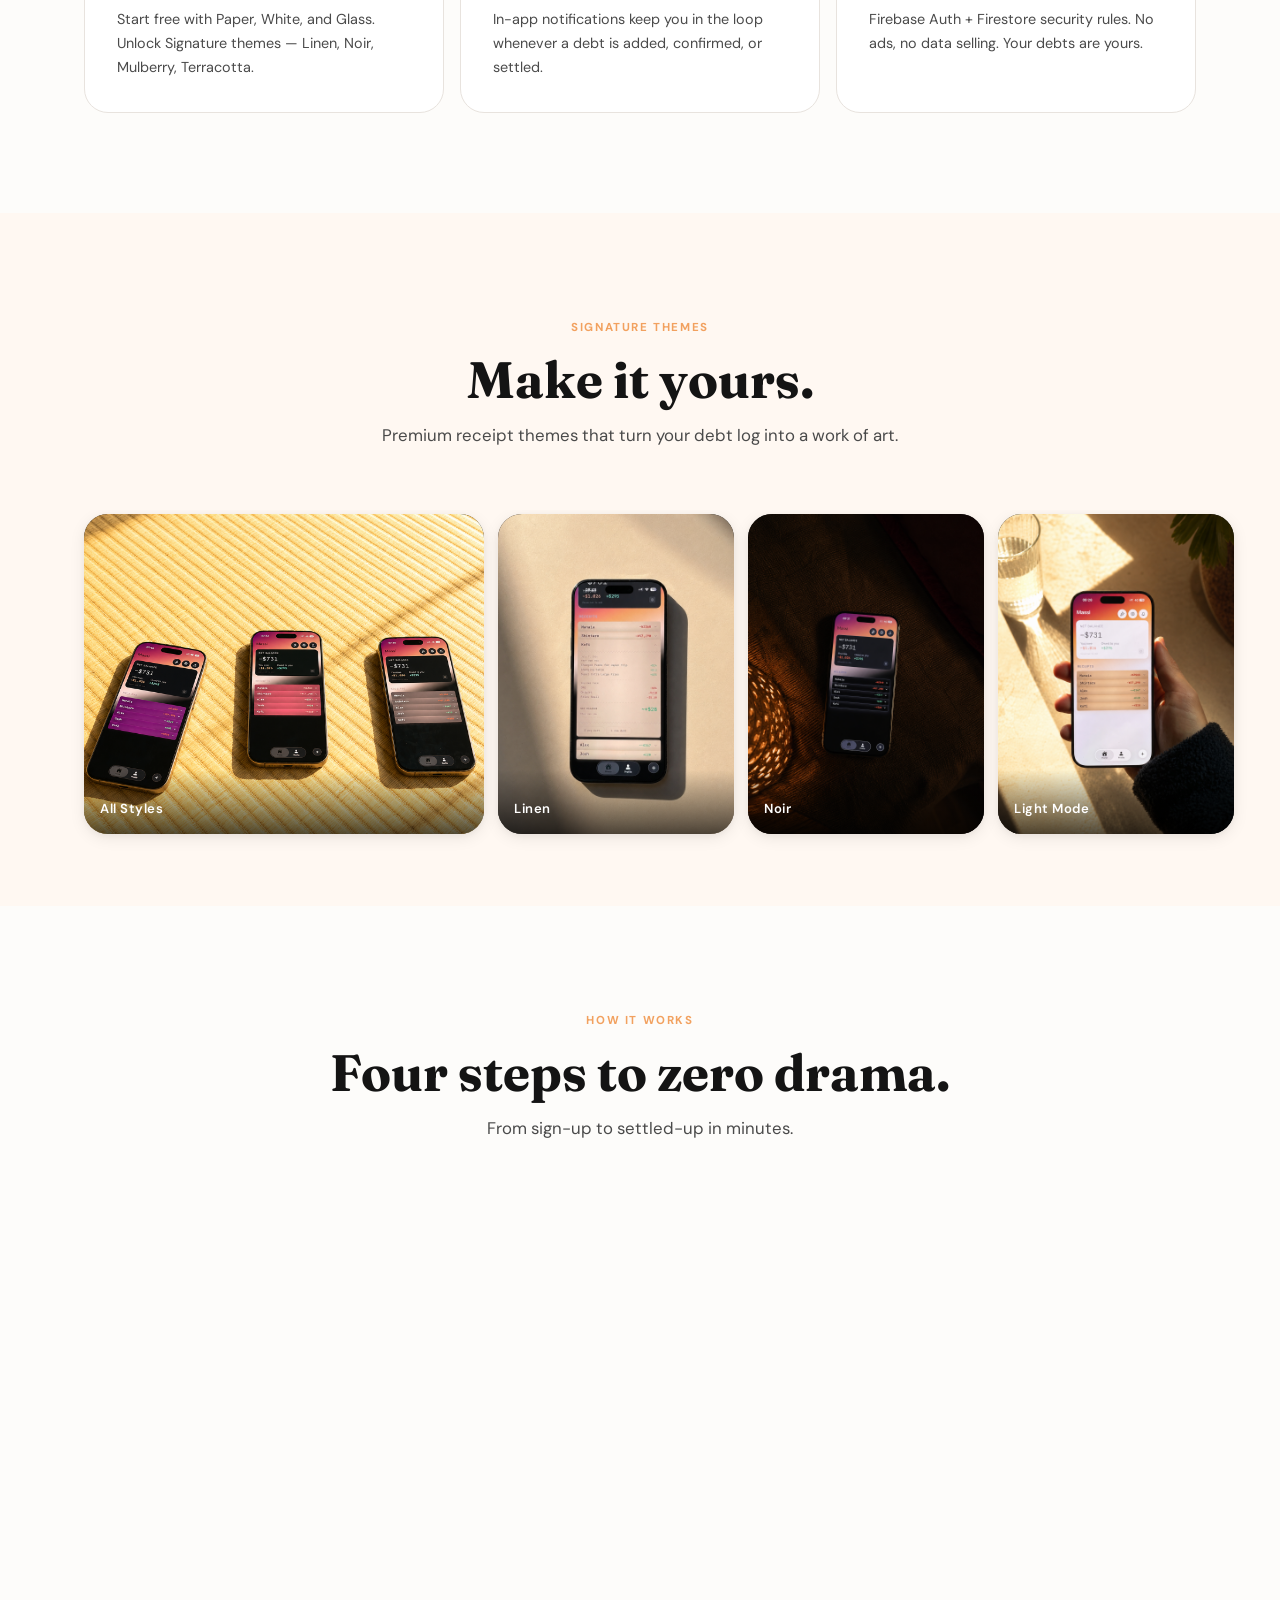
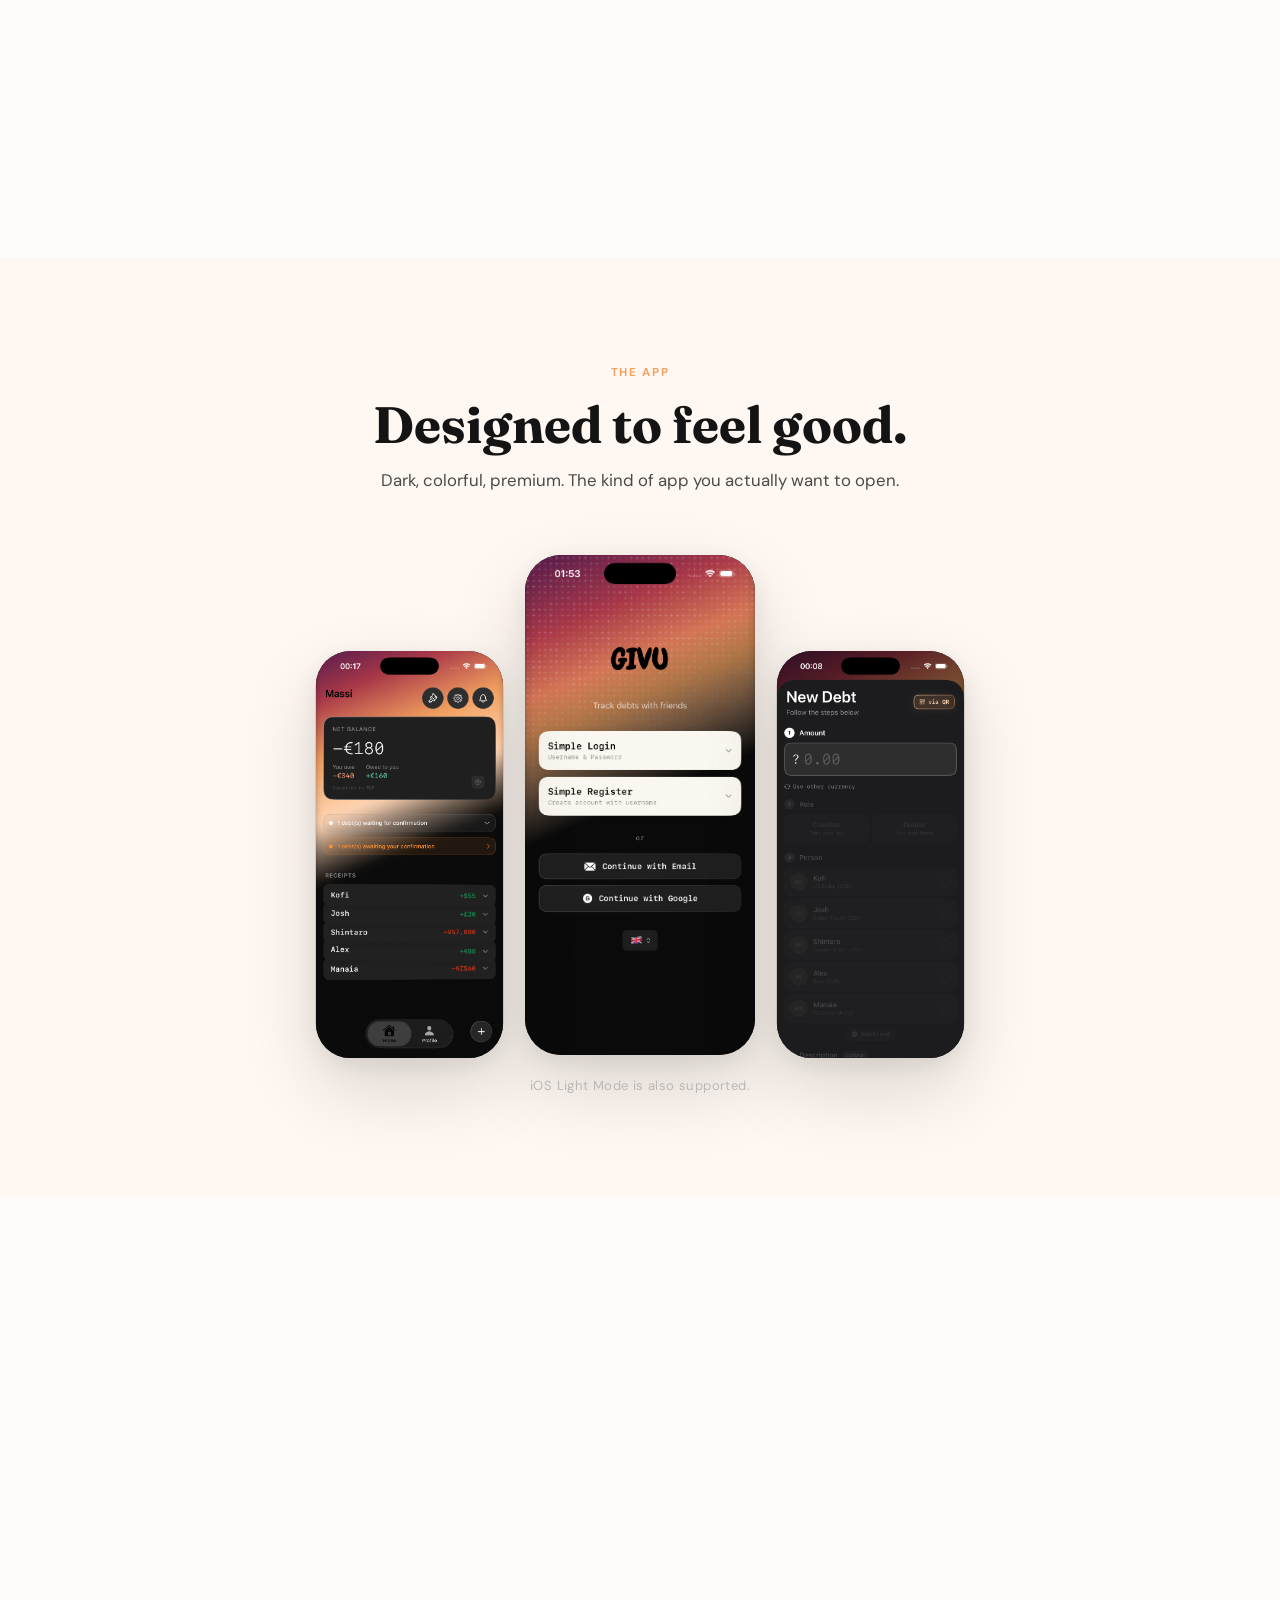
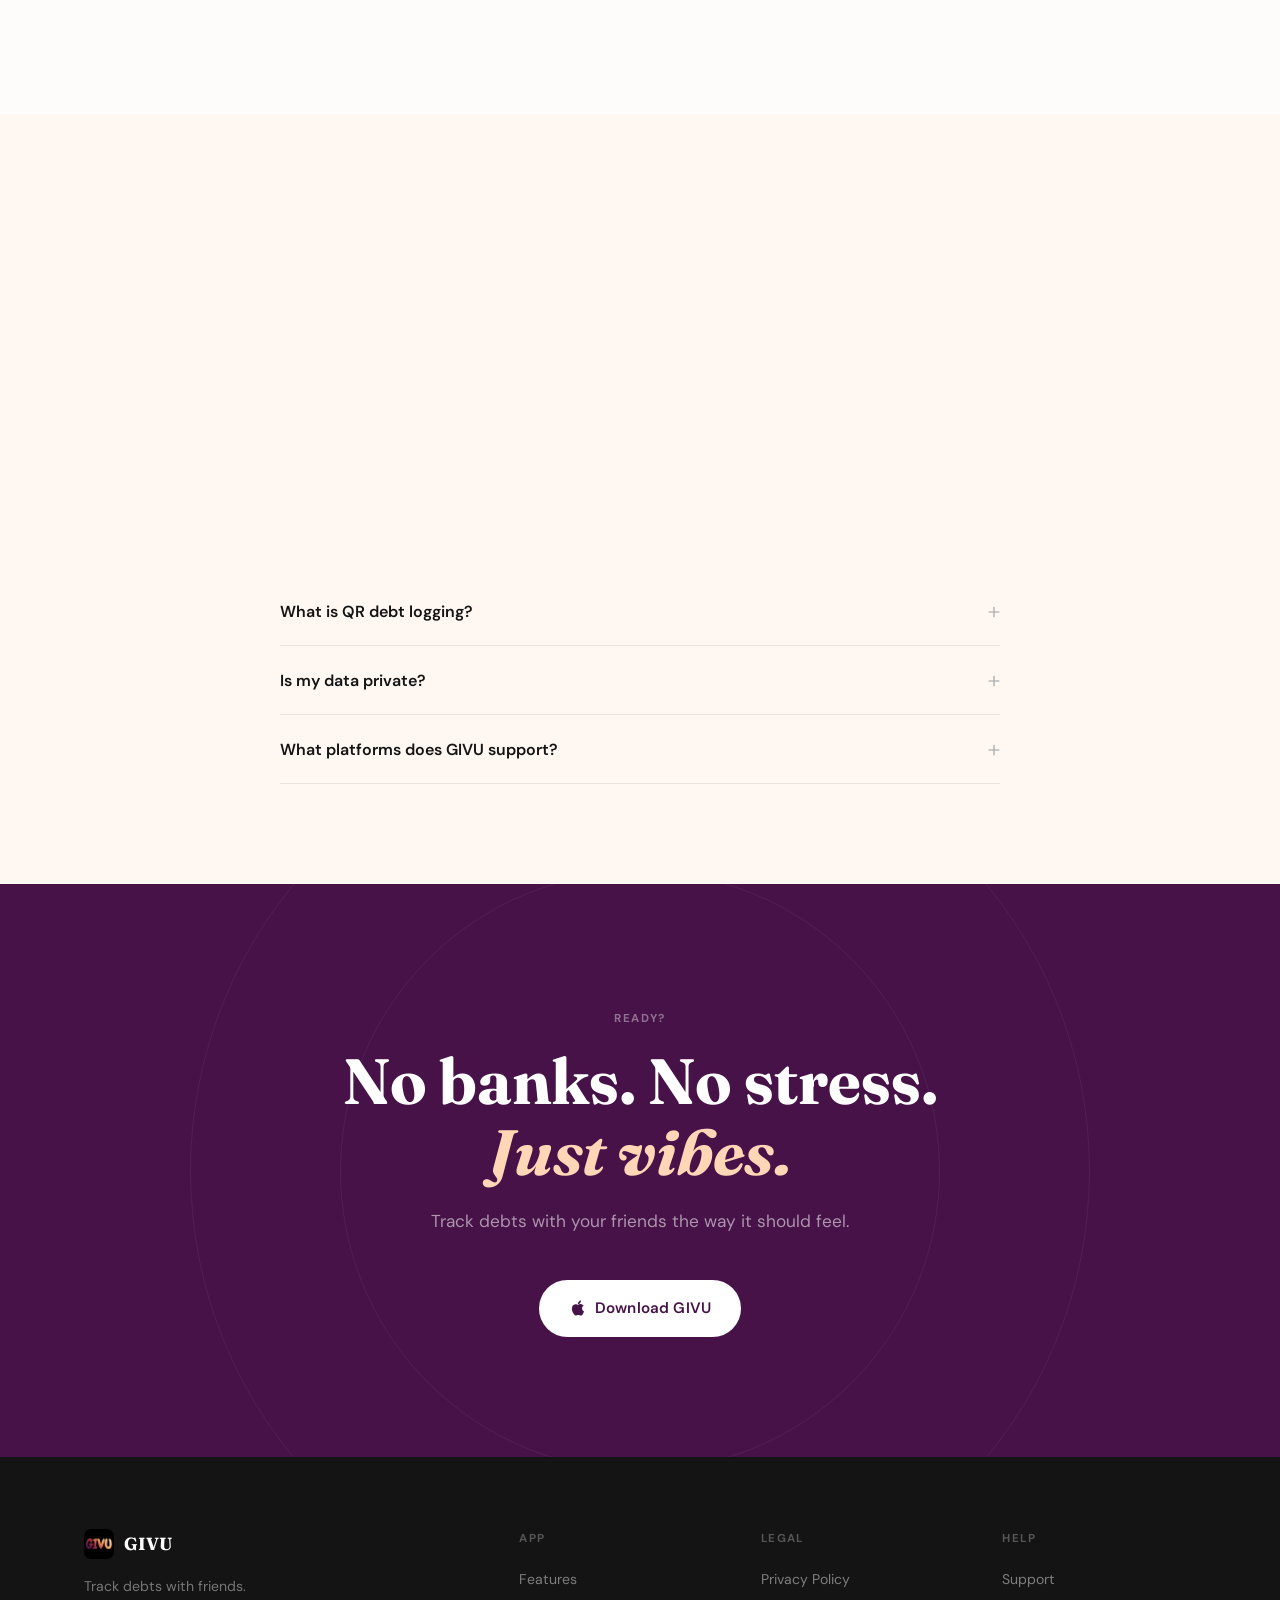
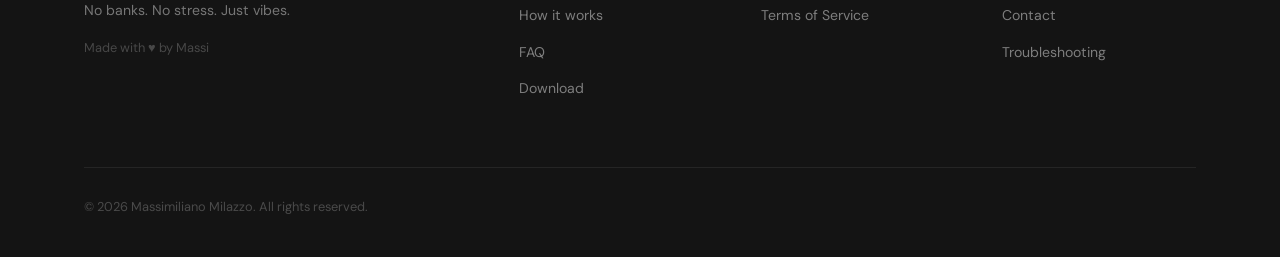
==== commit 3d51983b: "Add files via upload" ====
--- a/index.html
+++ b/index.html
@@ -6,432 +6,382 @@
   <title>GIVU — Track Debts With Friends</title>
   <meta name="description" content="GIVU is the social, no-drama way to track who owes who. Split bills, log debts, and settle up — all in your pocket." />
   <meta property="og:title" content="GIVU — Track Debts With Friends" />
-  <meta property="og:description" content="The social, no-drama way to track who owes who." />
+  <meta property="og:description" content="No more 'who owes who?' — track debts with friends the social way." />
   <meta property="og:type" content="website" />
   <meta property="og:url" content="https://givu.top" />
-  <meta name="twitter:card" content="summary_large_image" />
-  <meta name="theme-color" content="#0A0A0A" />
-  <link rel="icon" href="assets/favicon-2026.png?v=2" type="image/png" />
-  <link rel="apple-touch-icon" href="assets/favicon-2026.png?v=2" />
+  <link rel="icon" type="image/png" href="assets/favicon-2026.png" />
+  <link rel="apple-touch-icon" href="assets/favicon-2026.png" />
+  <link rel="preconnect" href="https://fonts.googleapis.com" />
+  <link rel="preconnect" href="https://fonts.gstatic.com" crossorigin />
+  <link href="https://fonts.googleapis.com/css2?family=Fraunces:ital,opsz,wght@0,9..144,300;0,9..144,400;0,9..144,600;0,9..144,700;0,9..144,900;1,9..144,300;1,9..144,400;1,9..144,600;1,9..144,700&family=DM+Sans:ital,opsz,wght@0,9..40,300;0,9..40,400;0,9..40,500;0,9..40,600;1,9..40,300&display=swap" rel="stylesheet" />
   <link rel="stylesheet" href="style.css" />
 </head>
-<body class="app-bg">
-
-  <div class="grain-overlay"></div>
-
-  <!-- NAV -->
-  <nav>
-    <div class="nav-logo">
-      <img src="assets/GivuApplogo.png" alt="GIVU" style="width:32px;height:32px;border-radius:8px;object-fit:cover;" />
-      GIVU
-    </div>
-    <ul class="nav-links">
-      <li><a href="#features">Features</a></li>
-      <li><a href="#how-it-works">How it works</a></li>
-      <li><a href="#faq">FAQ</a></li>
-      <li><a href="support.html">Support</a></li>
-      <li><a href="#download" class="nav-cta">Download</a></li>
-    </ul>
-    <div class="nav-hamburger" aria-label="Open menu">
-      <span></span><span></span><span></span>
+<body>
+
+  <!-- =================== NAV =================== -->
+  <nav class="nav" id="nav">
+    <div class="nav-inner">
+      <a href="/" class="nav-brand">
+        <img src="assets/GivuApplogo.png" alt="GIVU icon" class="nav-icon" />
+        <span class="nav-wordmark">GIVU</span>
+      </a>
+      <ul class="nav-links" id="navLinks">
+        <li><a href="#features">Features</a></li>
+        <li><a href="#how-it-works">How it works</a></li>
+        <li><a href="#faq">FAQ</a></li>
+        <li><a href="support.html">Support</a></li>
+      </ul>
+      <a href="#download" class="btn btn-primary nav-cta">Download</a>
+      <button class="hamburger" id="hamburger" aria-label="Open menu">
+        <span></span><span></span><span></span>
+      </button>
     </div>
   </nav>
 
-  <!-- HERO -->
-  <section class="hero">
-    <div class="star-pattern"></div>
-    <div class="hero-content">
-      <div class="hero-eyebrow">Coming to App Store</div>
-      <div style="display:flex;flex-direction:column;align-items:center;gap:16px;margin-bottom:8px;">
-        <img src="assets/GivuApplogo.png" alt="GIVU App Icon" style="width:88px;height:88px;border-radius:22px;box-shadow:0 12px 40px rgba(0,0,0,0.5);" />
-        <img src="assets/GivuLogo2.png" alt="GIVU" style="height:72px;max-width:320px;object-fit:contain;" />
-      </div>
-      <p class="hero-subtitle">
-        No more "who owes who?" — track debts with friends the social way. Receipts, not spreadsheets.
-      </p>
-      <div class="hero-cta-group">
-        <a href="#download" class="btn-primary" id="download">
-          <svg width="18" height="18" viewBox="0 0 24 24" fill="none" stroke="currentColor" stroke-width="2.5"><path d="M12 17V3M12 17l-5-5M12 17l5-5M3 21h18"/></svg>
-          Download on the App Store
+  <!-- =================== HERO =================== -->
+  <section class="hero" id="home">
+    <div class="hero-inner container">
+      <div class="hero-content">
+        <div class="badge">
+          <span class="badge-dot"></span>
+          Coming to App Store
+        </div>
+        <h1 class="hero-title">
+          Track debts.<br />
+          <em>With your people.</em>
+        </h1>
+        <p class="hero-subtitle">
+          GIVU turns who-owes-who into a simple, beautiful receipt. No banks. No drama. Just you and your friends.
+        </p>
+        <div class="hero-actions">
+          <a href="#download" class="btn btn-primary">
+            <svg width="18" height="18" viewBox="0 0 24 24" fill="currentColor"><path d="M18.71 19.5c-.83 1.24-1.71 2.45-3.05 2.47-1.34.03-1.77-.79-3.29-.79-1.53 0-2 .77-3.27.82-1.31.05-2.3-1.32-3.14-2.53C4.25 17 2.94 12.45 4.7 9.39c.87-1.52 2.43-2.48 4.12-2.51 1.28-.02 2.5.87 3.29.87.78 0 2.26-1.07 3.8-.91.65.03 2.47.26 3.64 1.98-.09.06-2.17 1.28-2.15 3.81.03 3.02 2.65 4.03 2.68 4.04-.03.07-.42 1.44-1.38 2.83M13 3.5c.73-.83 1.94-1.46 2.94-1.5.13 1.17-.34 2.35-1.04 3.19-.69.85-1.83 1.51-2.95 1.42-.15-1.15.41-2.35 1.05-3.11z"/></svg>
+            Download on App Store
+          </a>
+          <a href="#how-it-works" class="btn btn-ghost">See how it works ↓</a>
+        </div>
+        <div class="hero-stats">
+          <div class="stat">
+            <span class="stat-value">9+</span>
+            <span class="stat-label">Currencies</span>
+          </div>
+          <div class="stat-divider"></div>
+          <div class="stat">
+            <span class="stat-value">QR</span>
+            <span class="stat-label">Instant Confirm</span>
+          </div>
+          <div class="stat-divider"></div>
+          <div class="stat">
+            <span class="stat-value">0</span>
+            <span class="stat-label">Banks Involved</span>
+          </div>
+        </div>
+      </div>
+
+      <div class="hero-visual">
+        <div class="phone-wrap">
+          <div class="phone-frame">
+            <div class="slideshow">
+              <img src="assets/slide1.png" alt="GIVU App Screen" class="phone-screen slide active" />
+              <img src="assets/slide2.png" alt="GIVU App Screen" class="phone-screen slide" />
+              <img src="assets/slide3.png" alt="GIVU App Screen" class="phone-screen slide" />
+              <img src="assets/slide4.png" alt="GIVU App Screen" class="phone-screen slide" />
+              <img src="assets/slide5.png" alt="GIVU App Screen" class="phone-screen slide" />
+              <img src="assets/slide6.png" alt="GIVU App Screen" class="phone-screen slide" />
+            </div>
+          </div>
+          <div class="receipt-chip receipt-chip--a">
+            <div class="chip-label">Alex owes you</div>
+            <div class="chip-amount chip-amount--green">+¥3,200</div>
+            <div class="chip-note">Dinner at Izakaya</div>
+          </div>
+          <div class="receipt-chip receipt-chip--b">
+            <div class="chip-label">You owe Mika</div>
+            <div class="chip-amount chip-amount--red">-€24</div>
+            <div class="chip-note">Coffee & cake</div>
+          </div>
+          <div class="phone-glow"></div>
+        </div>
+      </div>
+    </div>
+  </section>
+
+  <!-- =================== FEATURES =================== -->
+  <section class="features section" id="features">
+    <div class="container">
+      <div class="section-header reveal">
+        <span class="section-tag">Features</span>
+        <h2 class="section-title">Everything you need.</h2>
+        <p class="section-subtitle">Built for real friendships — not spreadsheets.</p>
+      </div>
+
+      <div class="features-grid">
+
+        <div class="feature-card reveal">
+          <div class="feature-icon-wrap" style="--c: #461248; --bg: #f3eaf3;">🧾</div>
+          <div class="feature-text">
+            <h3>Receipt Aesthetic</h3>
+            <p>Every friendship gets its own thermal-paper receipt ledger. Scroll through your shared history like a conversation — personal, clear, beautiful.</p>
+          </div>
+        </div>
+
+        <div class="feature-card reveal delay-1">
+          <div class="feature-icon-wrap" style="--c: #a93747; --bg: #fdf0f0;">⚡️</div>
+          <div class="feature-text">
+            <h3>QR Instant Confirm</h3>
+            <p>Generate a QR, your friend scans it, and the debt is confirmed on the spot. No back-and-forth.</p>
+          </div>
+        </div>
+
+        <div class="feature-card reveal delay-2">
+          <div class="feature-icon-wrap" style="--c: #c17a30; --bg: #fdf5ec;">💱</div>
+          <div class="feature-text">
+            <h3>Multi-Currency</h3>
+            <p>JPY, EUR, USD, GBP, CHF and more. Mixed currencies auto-convert so totals always make sense.</p>
+          </div>
+        </div>
+
+        <div class="feature-card reveal">
+          <div class="feature-icon-wrap" style="--c: #8b6e4e; --bg: #fdf7f0;">🎨</div>
+          <div class="feature-text">
+            <h3>Receipt Themes</h3>
+            <p>Start free with Paper, White, and Glass. Unlock Signature themes — Linen, Noir, Mulberry, Terracotta.</p>
+          </div>
+        </div>
+
+        <div class="feature-card reveal delay-1">
+          <div class="feature-icon-wrap" style="--c: #461248; --bg: #f3eaf3;">🔔</div>
+          <div class="feature-text">
+            <h3>Activity Feed</h3>
+            <p>In-app notifications keep you in the loop whenever a debt is added, confirmed, or settled.</p>
+          </div>
+        </div>
+
+        <div class="feature-card reveal delay-2">
+          <div class="feature-icon-wrap" style="--c: #a93747; --bg: #fdf0f0;">🔒</div>
+          <div class="feature-text">
+            <h3>Secure & Private</h3>
+            <p>Firebase Auth + Firestore security rules. No ads, no data selling. Your debts are yours.</p>
+          </div>
+        </div>
+
+      </div>
+    </div>
+  </section>
+
+  <!-- =================== THEMES =================== -->
+  <section class="themes section" id="themes">
+    <div class="container">
+      <div class="section-header reveal">
+        <span class="section-tag">Signature Themes</span>
+        <h2 class="section-title">Make it yours.</h2>
+        <p class="section-subtitle">Premium receipt themes that turn your debt log into a work of art.</p>
+      </div>
+    </div>
+    <div class="themes-scroll reveal" id="themesScroll">
+      <div class="themes-track">
+        <div class="theme-card theme-card--wide">
+          <img src="assets/signature-styles.png" alt="All Signature Styles" />
+          <div class="theme-label">All Styles</div>
+        </div>
+        <div class="theme-card">
+          <img src="assets/signature-linen.png" alt="Linen theme" />
+          <div class="theme-label">Linen</div>
+        </div>
+        <div class="theme-card">
+          <img src="assets/signature-noir.png" alt="Noir theme" />
+          <div class="theme-label">Noir</div>
+        </div>
+        <div class="theme-card">
+          <img src="assets/signature-light.png" alt="Light Mode" />
+          <div class="theme-label">Light Mode</div>
+        </div>
+      </div>
+    </div>
+  </section>
+
+  <!-- =================== HOW IT WORKS =================== -->
+  <section class="how section" id="how-it-works">
+    <div class="container">
+      <div class="section-header reveal">
+        <span class="section-tag">How it works</span>
+        <h2 class="section-title">Four steps to zero drama.</h2>
+        <p class="section-subtitle">From sign-up to settled-up in minutes.</p>
+      </div>
+      <div class="steps-grid">
+        <div class="step-card reveal">
+          <div class="step-num">01</div>
+          <div class="step-body">
+            <h3>Create your account</h3>
+            <p>Sign up with a username and password, or tap Sign in with Google for instant one-tap access.</p>
+          </div>
+        </div>
+        <div class="step-card reveal delay-1">
+          <div class="step-num">02</div>
+          <div class="step-body">
+            <h3>Add a friend</h3>
+            <p>Share your QR code or your unique friend link. When they scan it, you're instantly connected.</p>
+          </div>
+        </div>
+        <div class="step-card reveal delay-2">
+          <div class="step-num">03</div>
+          <div class="step-body">
+            <h3>Log a debt</h3>
+            <p>Enter the amount, pick who owes who, add a note. Send for confirmation or use Quick QR to log it instantly.</p>
+          </div>
+        </div>
+        <div class="step-card reveal delay-3">
+          <div class="step-num">04</div>
+          <div class="step-body">
+            <h3>Stay on top of it</h3>
+            <p>Live balance updates, partial payments, and a clear running receipt per friendship — always in sync.</p>
+          </div>
+        </div>
+      </div>
+    </div>
+  </section>
+
+  <!-- =================== SCREENSHOTS =================== -->
+  <section class="screenshots section" id="app">
+    <div class="container">
+      <div class="section-header reveal">
+        <span class="section-tag">The app</span>
+        <h2 class="section-title">Designed to feel good.</h2>
+        <p class="section-subtitle">Dark, colorful, premium. The kind of app you actually want to open.</p>
+      </div>
+      <div class="screenshots-row reveal">
+        <div class="ss-phone ss-phone--side">
+          <img src="assets/screen2.png" alt="GIVU Receipt View" />
+        </div>
+        <div class="ss-phone ss-phone--center">
+          <img src="assets/screen1.png" alt="GIVU Home Screen" />
+        </div>
+        <div class="ss-phone ss-phone--side">
+          <img src="assets/screen3.png" alt="GIVU Create Debt" />
+        </div>
+      </div>
+      <p class="screenshots-caption reveal">iOS Light Mode is also supported.</p>
+    </div>
+  </section>
+
+  <!-- =================== LANGUAGES =================== -->
+  <section class="languages section" id="languages">
+    <div class="container">
+      <div class="languages-card reveal">
+        <div class="languages-text">
+          <span class="section-tag">Languages</span>
+          <h2 class="section-title">Feels native,<br />wherever you are.</h2>
+          <p class="section-subtitle">GIVU speaks your language — with more on the way.</p>
+        </div>
+        <div class="lang-pills">
+          <div class="lang-pill">🇬🇧 English</div>
+          <div class="lang-pill">🇩🇪 German</div>
+          <div class="lang-pill">🇯🇵 Japanese</div>
+          <div class="lang-pill">🇪🇸 Spanish</div>
+          <div class="lang-pill">🇮🇹 Italian</div>
+          <a href="support.html" class="lang-pill lang-pill--request">+ Request other</a>
+        </div>
+      </div>
+    </div>
+  </section>
+
+  <!-- =================== FAQ =================== -->
+  <section class="faq section" id="faq">
+    <div class="container">
+      <div class="section-header reveal">
+        <span class="section-tag">FAQ</span>
+        <h2 class="section-title">Good questions.</h2>
+      </div>
+      <div class="faq-list">
+
+        <div class="faq-item reveal">
+          <button class="faq-question">Is GIVU free? <span class="faq-icon">+</span></button>
+          <div class="faq-answer"><p>Yes — the core app is completely free. Free themes include Paper and White. Glass unlocks automatically when you reach 10 friends. Signature themes (Linen, Noir, Mulberry, Terracotta) are optional one-time purchases.</p></div>
+        </div>
+
+        <div class="faq-item reveal delay-1">
+          <button class="faq-question">Does GIVU move money? <span class="faq-icon">+</span></button>
+          <div class="faq-answer"><p>No. GIVU is a tracker, not a payment app. You settle up however works for you — cash, bank transfer, a round of drinks. We just keep the score.</p></div>
+        </div>
+
+        <div class="faq-item reveal delay-2">
+          <button class="faq-question">What currencies are supported? <span class="faq-icon">+</span></button>
+          <div class="faq-answer"><p>JPY, EUR, USD, GBP, CHF, NZD, AUD, CNY, and TRY — 9 currencies total, with more on the way.</p></div>
+        </div>
+
+        <div class="faq-item reveal">
+          <button class="faq-question">What is QR debt logging? <span class="faq-icon">+</span></button>
+          <div class="faq-answer"><p>Tap "via QR" in the log screen, enter the amount, and your friend scans your QR code. The debt is confirmed instantly — no waiting for the other person to approve it separately.</p></div>
+        </div>
+
+        <div class="faq-item reveal delay-1">
+          <button class="faq-question">Is my data private? <span class="faq-icon">+</span></button>
+          <div class="faq-answer"><p>Yes. GIVU uses Firebase Auth and Firestore with strict security rules. Only you and your confirmed friends can see your debts. No ads, no data selling — ever.</p></div>
+        </div>
+
+        <div class="faq-item reveal delay-2">
+          <button class="faq-question">What platforms does GIVU support? <span class="faq-icon">+</span></button>
+          <div class="faq-answer"><p>iOS only, coming soon to the App Store. Android support is on the roadmap.</p></div>
+        </div>
+
+      </div>
+    </div>
+  </section>
+
+  <!-- =================== CTA =================== -->
+  <section class="cta-section" id="download">
+    <div class="container">
+      <div class="cta-inner reveal">
+        <span class="cta-eyebrow">Ready?</span>
+        <h2 class="cta-title">No banks. No stress.<br /><em>Just vibes.</em></h2>
+        <p class="cta-sub">Track debts with your friends the way it should feel.</p>
+        <a href="#" class="btn btn-white">
+          <svg width="18" height="18" viewBox="0 0 24 24" fill="currentColor"><path d="M18.71 19.5c-.83 1.24-1.71 2.45-3.05 2.47-1.34.03-1.77-.79-3.29-.79-1.53 0-2 .77-3.27.82-1.31.05-2.3-1.32-3.14-2.53C4.25 17 2.94 12.45 4.7 9.39c.87-1.52 2.43-2.48 4.12-2.51 1.28-.02 2.5.87 3.29.87.78 0 2.26-1.07 3.8-.91.65.03 2.47.26 3.64 1.98-.09.06-2.17 1.28-2.15 3.81.03 3.02 2.65 4.03 2.68 4.04-.03.07-.42 1.44-1.38 2.83M13 3.5c.73-.83 1.94-1.46 2.94-1.5.13 1.17-.34 2.35-1.04 3.19-.69.85-1.83 1.51-2.95 1.42-.15-1.15.41-2.35 1.05-3.11z"/></svg>
+          Download GIVU
         </a>
-        <a href="#how-it-works" class="btn-secondary">See how it works ↓</a>
-      </div>
-
-      <!-- Hero receipt cards -->
-      <div class="hero-visual">
-        <div class="receipt-card rotated-left reveal">
-          <div class="receipt-header">
-            <span class="receipt-name">Alex</span>
-            <span class="receipt-balance positive">+¥3,200</span>
-          </div>
-          <div class="receipt-zigzag"></div>
-          <div class="receipt-label">They owe you</div>
-          <div class="receipt-line">
-            <span>Dinner at Izakaya</span>
-            <span class="amount pos">+¥2,400</span>
-          </div>
-          <div class="receipt-line">
-            <span>Taxi home</span>
-            <span class="amount pos">+¥800</span>
-          </div>
-          <div class="receipt-divider"></div>
-          <div class="receipt-total-row">
-            <span class="receipt-total-label">NET BALANCE</span>
-            <span class="receipt-total-amount" style="color:#1a7a4a">+¥3,200</span>
-          </div>
-        </div>
-
-        <div class="receipt-card rotated-right reveal reveal-delay-1">
-          <div class="receipt-header">
-            <span class="receipt-name">Mika</span>
-            <span class="receipt-balance negative">-€24</span>
-          </div>
-          <div class="receipt-zigzag"></div>
-          <div class="receipt-label">You owe them</div>
-          <div class="receipt-line">
-            <span>Coffee &amp; cake</span>
-            <span class="amount neg">-€14</span>
-          </div>
-          <div class="receipt-line">
-            <span>Bus tickets</span>
-            <span class="amount neg">-€10</span>
-          </div>
-          <div class="receipt-divider"></div>
-          <div class="receipt-total-row">
-            <span class="receipt-total-label">NET BALANCE</span>
-            <span class="receipt-total-amount" style="color:#8a2a1a">-€24</span>
-          </div>
-        </div>
-      </div>
-    </div>
-  </section>
-
-  <!-- STATS -->
-  <section style="position:relative;z-index:2;padding:0 24px 80px;">
-    <div class="container">
-      <div class="stats reveal">
-        <div class="stat-item">
-          <div class="stat-number">9+</div>
-          <div class="stat-label">Currencies supported</div>
-        </div>
-        <div class="stat-item">
-          <div class="stat-number">QR</div>
-          <div class="stat-label">Instant debt confirmation</div>
-        </div>
-        <div class="stat-item">
-          <div class="stat-number">0</div>
-          <div class="stat-label">Banks involved</div>
-        </div>
-      </div>
-    </div>
-  </section>
-
-  <!-- FEATURES -->
-  <section class="section-pad" id="features">
-    <div class="container">
-      <div class="reveal">
-        <div class="section-label">Features</div>
-        <h2 class="section-title">Built for real friendships,<br/>not finance bros.</h2>
-        <p class="section-subtitle">GIVU is the debt tracker that feels like a social app — not a banking dashboard.</p>
-      </div>
-
-      <div class="features-grid">
-        <div class="feature-card reveal reveal-delay-1">
-          <div class="feature-icon purple">🧾</div>
-          <div class="feature-title">Receipt Aesthetic</div>
-          <p class="feature-desc">Every friendship has its own receipt-style card. Thermal paper vibes, monospaced fonts, the whole deal.</p>
-        </div>
-        <div class="feature-card reveal reveal-delay-2">
-          <div class="feature-icon red">⚡️</div>
-          <div class="feature-title">QR Instant Confirm</div>
-          <p class="feature-desc">Scan a friend's QR code to instantly log a debt — no waiting for confirmation, no back-and-forth.</p>
-        </div>
-        <div class="feature-card reveal reveal-delay-3">
-          <div class="feature-icon orange">💱</div>
-          <div class="feature-title">Multi-Currency</div>
-          <p class="feature-desc">JPY, EUR, USD, GBP, CHF and more. Debts in different currencies get converted to your base currency automatically.</p>
-        </div>
-        <div class="feature-card reveal reveal-delay-1">
-          <div class="feature-icon beige">🎨</div>
-          <div class="feature-title">Receipt Themes</div>
-          <p class="feature-desc">Choose clean free styles like Paper, White and Glass — or unlock Signature receipt designs like Linen, Noir, Mulberry and Terracotta.</p>
-        </div>
-        <div class="feature-card reveal reveal-delay-2">
-          <div class="feature-icon purple">🔔</div>
-          <div class="feature-title">Activity Feed</div>
-          <p class="feature-desc">Get notified when a friend adds a debt, confirms one, or logs a payment. Always in the loop.</p>
-        </div>
-        <div class="feature-card reveal reveal-delay-3">
-          <div class="feature-icon red">🔒</div>
-          <div class="feature-title">Secure &amp; Private</div>
-          <p class="feature-desc">Firebase Authentication keeps your account safe. Only you and your friends see your debts.</p>
-        </div>
-      </div>
-    </div>
-  </section>
-
-  <!-- SIGNATURE THEMES -->
-  <section class="signature-themes-section">
-    <div class="container">
-      <div class="reveal" style="text-align:center;">
-        <div class="section-label">Receipt styles</div>
-      </div>
-
-      <div class="signature-theme-strip reveal reveal-delay-1">
-        <div class="signature-theme-shot wide">
-          <img src="assets/signature-styles.png?v=20260707" alt="GIVU Signature theme previews" />
-          <span>Signature Styles</span>
-        </div>
-        <div class="signature-theme-shot">
-          <img src="assets/signature-linen.png?v=20260707" alt="GIVU Linen receipt theme" />
-          <span>Linen</span>
-        </div>
-        <div class="signature-theme-shot">
-          <img src="assets/signature-noir.png?v=20260707" alt="GIVU Noir receipt theme" />
-          <span>Noir</span>
-        </div>
-        <div class="signature-theme-shot">
-          <img src="assets/signature-light.png?v=20260707" alt="GIVU receipt themes in Light Mode" />
-          <span>Light Mode</span>
-        </div>
-      </div>
-    </div>
-  </section>
-
-  <!-- HOW IT WORKS -->
-  <section class="section-pad how-it-works" id="how-it-works">
-    <div class="container">
-      <div class="reveal">
-        <div class="section-label">How it works</div>
-        <h2 class="section-title">Up and running<br/>in 60 seconds.</h2>
-      </div>
-
-      <div class="steps">
-        <div class="step reveal reveal-delay-1">
-          <div class="step-line">
-            <div class="step-dot">1</div>
-            <div class="step-connector"></div>
-          </div>
-          <div class="step-content">
-            <div class="step-title">Create your account</div>
-            <p class="step-desc">Sign up with a username and password — no email required for the simple flow. Or use Google if you prefer.</p>
-          </div>
-        </div>
-        <div class="step reveal reveal-delay-2">
-          <div class="step-line">
-            <div class="step-dot">2</div>
-            <div class="step-connector"></div>
-          </div>
-          <div class="step-content">
-            <div class="step-title">Add a friend</div>
-            <p class="step-desc">Share your QR code or send a link. When your friend scans it, you're connected instantly.</p>
-          </div>
-        </div>
-        <div class="step reveal reveal-delay-3">
-          <div class="step-line">
-            <div class="step-dot">3</div>
-            <div class="step-connector"></div>
-          </div>
-          <div class="step-content">
-            <div class="step-title">Log a debt</div>
-            <p class="step-desc">Enter the amount, pick who owes who, add a note. Send it for confirmation — or use Quick QR for instant logging.</p>
-          </div>
-        </div>
-        <div class="step reveal">
-          <div class="step-line">
-            <div class="step-dot">✓</div>
-          </div>
-          <div class="step-content">
-            <div class="step-title">Stay on top of it</div>
-            <p class="step-desc">Each friendship has a receipt that shows exactly who owes what. Pay part, log a partial, and watch the balance update in real time.</p>
-          </div>
-        </div>
-      </div>
-    </div>
-  </section>
-
-  <!-- SCREENSHOTS -->
-  <section class="section-pad screenshots">
-    <div class="container">
-      <div class="reveal" style="text-align:center;">
-        <div class="section-label">The app</div>
-        <h2 class="section-title">Designed to feel good.</h2>
-        <p class="section-subtitle" style="margin:0 auto;">Dark, colorful, premium. The kind of app you actually want to open.</p>
-      </div>
-
-      <div class="screenshots-row">
-        <div class="phone-mockup reveal reveal-delay-1">
-          <div class="phone-mockup-inner">
-            <img src="assets/screen1.png?v=20260705" style="width:100%;height:100%;object-fit:cover;border-radius:24px;" alt="GIVU Home Screen" />
-          </div>
-        </div>
-        <div class="phone-mockup reveal reveal-delay-2">
-          <div class="phone-mockup-inner">
-            <img src="assets/screen2.png?v=20260705" style="width:100%;height:100%;object-fit:cover;border-radius:24px;" alt="GIVU Receipt View" />
-          </div>
-        </div>
-        <div class="phone-mockup reveal reveal-delay-3">
-          <div class="phone-mockup-inner">
-            <img src="assets/screen3.png?v=20260705" style="width:100%;height:100%;object-fit:cover;border-radius:24px;" alt="GIVU Create Debt" />
-          </div>
-        </div>
-      </div>
-
-      <p class="reveal" style="text-align:center;margin-top:28px;font-size:13px;color:rgba(255,255,255,0.34);font-family:var(--font-mono);">
-        iOS Light Mode is also supported.
-      </p>
-    </div>
-  </section>
-
-  <!-- Languages -->
-  <section class="section-pad languages-section" id="languages">
-    <div class="container">
-      <div class="reveal" style="text-align:center;">
-        <div class="section-label">Languages</div>
-        <h2 class="section-title">Feels native,<br/>wherever you are.</h2>
-        <p class="section-subtitle" style="margin:0 auto;">GIVU supports five languages at launch, so tracking with friends feels simple and familiar.</p>
-      </div>
-
-      <div class="language-card reveal reveal-delay-1">
-        <div class="language-glow"></div>
-        <div class="language-grid">
-          <div class="language-pill">
-            <span class="language-flag">🇬🇧</span>
-            <span class="language-name">English</span>
-          </div>
-          <div class="language-pill">
-            <span class="language-flag">🇩🇪</span>
-            <span class="language-name">German</span>
-          </div>
-          <div class="language-pill">
-            <span class="language-flag">🇯🇵</span>
-            <span class="language-name">Japanese</span>
-          </div>
-          <div class="language-pill">
-            <span class="language-flag">🇪🇸</span>
-            <span class="language-name">Spanish</span>
-          </div>
-          <div class="language-pill">
-            <span class="language-flag">🇮🇹</span>
-            <span class="language-name">Italian</span>
-          </div>
-        </div>
-      </div>
-    </div>
-  </section>
-
-  <!-- FAQ -->
-  <section class="section-pad" id="faq">
-    <div class="container">
-      <div class="reveal">
-        <div class="section-label">FAQ</div>
-        <h2 class="section-title">Questions answered.</h2>
-      </div>
-
-      <div class="faq-list">
-        <div class="faq-item reveal reveal-delay-1">
-          <button class="faq-question">
-            Is GIVU free to use?
-            <span class="faq-icon">+</span>
-          </button>
-          <div class="faq-answer">
-            <div class="faq-answer-inner">Yes — GIVU is free to use. Free receipt themes are included, Glass unlocks after adding 10 friends, and Signature themes are optional purchases.</div>
-          </div>
-        </div>
-        <div class="faq-item reveal reveal-delay-2">
-          <button class="faq-question">
-            Does GIVU actually move money?
-            <span class="faq-icon">+</span>
-          </button>
-          <div class="faq-answer">
-            <div class="faq-answer-inner">No — GIVU is a tracker, not a payment app. It records who owes what so you never forget. You settle up however you normally do (cash, bank transfer, etc.).</div>
-          </div>
-        </div>
-        <div class="faq-item reveal reveal-delay-3">
-          <button class="faq-question">
-            What currencies are supported?
-            <span class="faq-icon">+</span>
-          </button>
-          <div class="faq-answer">
-            <div class="faq-answer-inner">GIVU supports JPY ¥, EUR €, USD $, GBP £, CHF Fr, NZD NZ$, AUD A$, CNY ¥, and TRY ₺. You can set a base currency for your balance overview and mix currencies freely within a friendship.</div>
-          </div>
-        </div>
-        <div class="faq-item reveal">
-          <button class="faq-question">
-            What is the QR debt feature?
-            <span class="faq-icon">+</span>
-          </button>
-          <div class="faq-answer">
-            <div class="faq-answer-inner">Instead of sending a debt request and waiting for confirmation, you can generate a QR code on the spot. When your friend scans it, the debt is instantly confirmed and logged — perfect for splitting bills in real time.</div>
-          </div>
-        </div>
-        <div class="faq-item reveal">
-          <button class="faq-question">
-            Is my data private and secure?
-            <span class="faq-icon">+</span>
-          </button>
-          <div class="faq-answer">
-            <div class="faq-answer-inner">Yes. GIVU uses Firebase Authentication and Firestore with security rules that ensure only you and your added friends can see your debt data. We don't sell your data or show ads.</div>
-          </div>
-        </div>
-        <div class="faq-item reveal">
-          <button class="faq-question">
-            What platforms is GIVU available on?
-            <span class="faq-icon">+</span>
-          </button>
-          <div class="faq-answer">
-            <div class="faq-answer-inner">GIVU is an iOS app. It's currently in development and will be available on the App Store soon.</div>
-          </div>
-        </div>
-      </div>
-    </div>
-  </section>
-
-  <!-- CTA -->
-  <section class="cta-section">
-    <div class="star-pattern"></div>
-    <div class="reveal">
-      <h2 class="cta-title">No banks.<br/>No stress.<br/>Just vibes.</h2>
-      <p class="cta-subtitle">Track debts with your friends the way it should feel.</p>
-      <a href="#download" class="btn-primary" style="display:inline-flex;">
-        <svg width="18" height="18" viewBox="0 0 24 24" fill="none" stroke="currentColor" stroke-width="2.5"><path d="M12 17V3M12 17l-5-5M12 17l5-5M3 21h18"/></svg>
-        Download GIVU
-      </a>
-    </div>
-  </section>
-
-  <!-- FOOTER -->
-  <footer>
-    <div class="footer-inner">
-      <div class="footer-top">
+      </div>
+    </div>
+  </section>
+
+  <!-- =================== FOOTER =================== -->
+  <footer class="footer">
+    <div class="container">
+      <div class="footer-grid">
         <div class="footer-brand">
-          <div class="footer-brand-name">GIVU</div>
-          <p class="footer-brand-tagline">Track debts with friends. No banks. No stress. Just vibes.</p>
-        </div>
-        <div class="footer-links">
-          <div class="footer-col">
-            <div class="footer-col-title">App</div>
-            <a href="#features">Features</a>
-            <a href="#how-it-works">How it works</a>
-            <a href="#faq">FAQ</a>
-            <a href="#download">Download</a>
-          </div>
-          <div class="footer-col">
-            <div class="footer-col-title">Legal</div>
-            <a href="privacy.html">Privacy Policy</a>
-            <a href="terms.html">Terms of Service</a>
-          </div>
-          <div class="footer-col">
-            <div class="footer-col-title">Help</div>
-            <a href="support.html">Support</a>
-            <a href="support.html#contact">Contact</a>
-            <a href="support.html#faq">Troubleshooting</a>
-          </div>
+          <a href="/" class="footer-logo">
+            <img src="assets/GivuApplogo.png" alt="GIVU" />
+            <span>GIVU</span>
+          </a>
+          <p>Track debts with friends.<br />No banks. No stress. Just vibes.</p>
+          <p class="footer-byline">Made with ♥ by Massi</p>
+        </div>
+        <div class="footer-col">
+          <h4>App</h4>
+          <ul>
+            <li><a href="#features">Features</a></li>
+            <li><a href="#how-it-works">How it works</a></li>
+            <li><a href="#faq">FAQ</a></li>
+            <li><a href="#download">Download</a></li>
+          </ul>
+        </div>
+        <div class="footer-col">
+          <h4>Legal</h4>
+          <ul>
+            <li><a href="privacy.html">Privacy Policy</a></li>
+            <li><a href="terms.html">Terms of Service</a></li>
+          </ul>
+        </div>
+        <div class="footer-col">
+          <h4>Help</h4>
+          <ul>
+            <li><a href="support.html">Support</a></li>
+            <li><a href="mailto:support@givu.top">Contact</a></li>
+            <li><a href="support.html#troubleshooting">Troubleshooting</a></li>
+          </ul>
         </div>
       </div>
       <div class="footer-bottom">
-        <span class="footer-copy">© 2026 Massimiliano Milazzo. All rights reserved.</span>
-        <span class="footer-made">Made with ♥ by Massi</span>
+        <p>© 2026 Massimiliano Milazzo. All rights reserved.</p>
       </div>
     </div>
   </footer>
--- a/style.css
+++ b/style.css
@@ -1,1269 +1,1184 @@
-/* =============================================
-   GIVU — Design System
-   Derived directly from the iOS app
-   ============================================= */
-
+/* ================================================
+   GIVU v2 — Clean Editorial Design
+   Light base · Brand colors as accents
+   ================================================ */
+
+/* ---- Reset ---- */
+*, *::before, *::after {
+  box-sizing: border-box;
+  margin: 0;
+  padding: 0;
+}
+
+/* ---- Design Tokens ---- */
 :root {
-  /* App gradient palette */
-  --color-purple:   #461248;
-  --color-red:      #a93747;
-  --color-orange:   #f2a15f;
-  --color-beige:    #ffd6b6;
-  --color-black:    #0A0A0A;
-  --color-white:    #ffffff;
-
-  /* Surfaces */
-  --surface-dark:   rgba(255,255,255,0.06);
-  --surface-light:  rgba(255,255,255,0.55);
-  --border-dark:    rgba(255,255,255,0.12);
-  --border-light:   rgba(0,0,0,0.07);
+  /* Brand */
+  --purple:       #461248;
+  --purple-mid:   #6b2070;
+  --red:          #a93747;
+  --orange:       #f2a15f;
+  --beige:        #ffd6b6;
+
+  /* Tints */
+  --purple-tint:  #f3eaf3;
+  --orange-tint:  #fdf5ec;
+  --red-tint:     #fdf0f0;
+  --beige-tint:   #fff8f3;
+
+  /* Neutrals */
+  --ink:          #141414;
+  --ink-2:        #4a4a4a;
+  --ink-3:        #8a8a8a;
+  --ink-4:        #b8b8b8;
+  --bg:           #fdfcfa;
+  --bg-alt:       #fff8f2;
+  --surface:      #ffffff;
+  --border:       #e8e3de;
+  --border-2:     #d0cac4;
 
   /* Typography */
-  --font-mono:      'Courier New', Courier, monospace;
-  --font-sans:      -apple-system, BlinkMacSystemFont, 'SF Pro Display', 'Segoe UI', sans-serif;
-
-  /* Radii */
-  --radius-sm:  10px;
-  --radius-md:  16px;
-  --radius-lg:  24px;
-
-  /* Transitions */
-  --ease: cubic-bezier(0.25, 0.1, 0.25, 1);
-}
-
-/* =============================================
-   RESET & BASE
-   ============================================= */
-
-*, *::before, *::after { box-sizing: border-box; margin: 0; padding: 0; }
-
-html { scroll-behavior: smooth; font-size: 16px; }
-
+  --serif:  'Fraunces', Georgia, 'Times New Roman', serif;
+  --sans:   'DM Sans', -apple-system, BlinkMacSystemFont, 'Segoe UI', sans-serif;
+  --mono:   'Courier New', Courier, monospace;
+
+  /* Layout */
+  --max-w:      1160px;
+  --nav-h:      68px;
+  --r-sm:       8px;
+  --r-md:       16px;
+  --r-lg:       24px;
+  --r-xl:       36px;
+  --r-pill:     100px;
+
+  /* Shadows */
+  --s-sm:  0 1px 3px rgba(0,0,0,.06), 0 1px 2px rgba(0,0,0,.04);
+  --s-md:  0 4px 16px rgba(0,0,0,.08), 0 2px 6px rgba(0,0,0,.04);
+  --s-lg:  0 16px 48px rgba(0,0,0,.10), 0 4px 16px rgba(0,0,0,.05);
+  --s-xl:  0 32px 80px rgba(0,0,0,.14), 0 8px 24px rgba(0,0,0,.07);
+}
+
+/* ---- Base ---- */
+html {
+  scroll-behavior: smooth;
+  font-size: 16px;
+}
 body {
-  font-family: var(--font-sans);
-  background: var(--color-black);
-  color: var(--color-white);
-  line-height: 1.6;
+  font-family: var(--sans);
+  background: var(--bg);
+  color: var(--ink);
+  line-height: 1.65;
+  -webkit-font-smoothing: antialiased;
+  -moz-osx-font-smoothing: grayscale;
   overflow-x: hidden;
-  -webkit-font-smoothing: antialiased;
-}
-
+}
+
+/* ---- Typography ---- */
+h1, h2 {
+  font-family: var(--serif);
+  font-weight: 700;
+  line-height: 1.12;
+  color: var(--ink);
+}
+h1 { font-size: clamp(2.8rem, 6vw, 5rem); }
+h2 { font-size: clamp(2rem, 4vw, 3.2rem); }
+h3 {
+  font-family: var(--sans);
+  font-size: 1.1rem;
+  font-weight: 600;
+  color: var(--ink);
+  line-height: 1.4;
+}
+p { color: var(--ink-2); }
+em { font-style: italic; color: var(--orange); }
 a { color: inherit; text-decoration: none; }
-img { max-width: 100%; display: block; }
-
-/* =============================================
-   APP BACKGROUND (mirrors iOS gradient)
-   ============================================= */
-
-.app-bg {
-  position: relative;
-  background: var(--color-black);
-}
-
-.app-bg::before {
-  content: '';
-  position: absolute;
-  inset: 0;
-  background: linear-gradient(
-    135deg,
-    #461248 0%,
-    #a93747 25%,
-    #f2a15f 55%,
-    #ffd6b6 75%,
-    transparent 100%
-  );
-  filter: blur(60px);
-  opacity: 0.55;
-  pointer-events: none;
-}
-
-/* =============================================
-   GRAIN OVERLAY (mirrors GrainOverlay.swift)
-   ============================================= */
-
-.grain-overlay {
+
+/* ---- Layout ---- */
+.container {
+  max-width: var(--max-w);
+  margin: 0 auto;
+  padding: 0 24px;
+}
+.section { padding: 100px 0; }
+
+/* ---- Buttons ---- */
+.btn {
+  display: inline-flex;
+  align-items: center;
+  gap: 8px;
+  padding: 14px 28px;
+  border-radius: var(--r-pill);
+  font-family: var(--sans);
+  font-size: 0.95rem;
+  font-weight: 600;
+  letter-spacing: 0.01em;
+  cursor: pointer;
+  border: 2px solid transparent;
+  text-decoration: none;
+  transition: transform 0.2s ease, box-shadow 0.2s ease, background 0.2s ease, border-color 0.2s ease;
+  white-space: nowrap;
+}
+.btn-primary {
+  background: var(--purple);
+  color: #fff;
+  border-color: var(--purple);
+}
+.btn-primary:hover {
+  background: var(--purple-mid);
+  border-color: var(--purple-mid);
+  transform: translateY(-2px);
+  box-shadow: 0 10px 28px rgba(70,18,72,.28);
+}
+.btn-ghost {
+  background: transparent;
+  color: var(--ink);
+  border-color: var(--border-2);
+}
+.btn-ghost:hover {
+  border-color: var(--ink);
+  transform: translateY(-2px);
+}
+.btn-white {
+  background: #fff;
+  color: var(--purple);
+  border-color: #fff;
+}
+.btn-white:hover {
+  background: var(--beige);
+  border-color: var(--beige);
+  transform: translateY(-2px);
+  box-shadow: 0 10px 28px rgba(255,214,182,.4);
+}
+
+/* ---- Section Shared ---- */
+.section-tag {
+  display: inline-block;
+  font-size: 0.72rem;
+  font-weight: 700;
+  letter-spacing: 0.14em;
+  text-transform: uppercase;
+  color: var(--orange);
+  margin-bottom: 14px;
+}
+.section-header {
+  text-align: center;
+  margin-bottom: 60px;
+}
+.section-title { margin-bottom: 14px; }
+.section-subtitle {
+  font-size: 1.05rem;
+  max-width: 520px;
+  margin: 0 auto;
+  color: var(--ink-2);
+}
+
+/* ================================================
+   NAV
+   ================================================ */
+.nav {
   position: fixed;
-  inset: 0;
-  pointer-events: none;
-  z-index: 0;
-  opacity: 0.4;
-  background-image: url("data:image/svg+xml,%3Csvg viewBox='0 0 256 256' xmlns='http://www.w3.org/2000/svg'%3E%3Cfilter id='noise'%3E%3CfeTurbulence type='fractalNoise' baseFrequency='0.9' numOctaves='4' stitchTiles='stitch'/%3E%3C/filter%3E%3Crect width='100%25' height='100%25' filter='url(%23noise)' opacity='0.08'/%3E%3C/svg%3E");
-}
-
-/* Star pattern from app */
-.star-pattern {
-  position: absolute;
-  inset: 0;
-  pointer-events: none;
-  overflow: hidden;
-  opacity: 0.18;
-}
-
-.star-pattern::after {
-  content: '';
-  position: absolute;
-  inset: 0;
-  background-image: radial-gradient(circle, rgba(255,255,255,0.8) 1px, transparent 1px);
-  background-size: 18px 18px;
-  mask-image: linear-gradient(to bottom, rgba(0,0,0,0.9) 0%, rgba(0,0,0,0.4) 50%, transparent 100%);
-}
-
-/* =============================================
-   NAVIGATION
-   ============================================= */
-
-nav {
-  position: fixed;
-  top: 0; left: 0; right: 0;
-  z-index: 100;
-  padding: 16px 24px;
-  display: flex;
-  align-items: center;
-  justify-content: space-between;
-  background: rgba(10,10,10,0.6);
-  backdrop-filter: blur(20px);
-  -webkit-backdrop-filter: blur(20px);
-  border-bottom: 1px solid rgba(255,255,255,0.06);
-  transition: background 0.3s var(--ease);
-}
-
-.nav-logo {
+  inset: 0 0 auto 0;
+  z-index: 200;
+  height: var(--nav-h);
+  background: rgba(253,252,250,.88);
+  backdrop-filter: blur(18px);
+  -webkit-backdrop-filter: blur(18px);
+  border-bottom: 1px solid transparent;
+  transition: border-color 0.3s;
+}
+.nav.scrolled {
+  border-bottom-color: var(--border);
+}
+.nav-inner {
+  max-width: var(--max-w);
+  margin: 0 auto;
+  padding: 0 24px;
+  height: 100%;
+  display: flex;
+  align-items: center;
+  gap: 32px;
+}
+.nav-brand {
   display: flex;
   align-items: center;
   gap: 10px;
-  font-family: var(--font-mono);
-  font-size: 18px;
-  font-weight: 700;
-  letter-spacing: 2px;
-}
-
-.nav-logo-icon {
-  width: 32px; height: 32px;
-  background: linear-gradient(135deg, #461248, #a93747);
+  flex-shrink: 0;
+}
+.nav-icon {
+  width: 32px;
+  height: 32px;
   border-radius: 8px;
-  display: flex; align-items: center; justify-content: center;
-  font-size: 14px;
-  font-weight: 900;
-  border: 1px solid rgba(255,255,255,0.15);
-}
-
+}
+.nav-wordmark {
+  font-family: var(--serif);
+  font-weight: 700;
+  font-size: 1.25rem;
+  color: var(--purple);
+  letter-spacing: -0.01em;
+}
 .nav-links {
   display: flex;
-  align-items: center;
+  list-style: none;
   gap: 32px;
-  list-style: none;
-}
-
+  margin: 0 auto;
+}
 .nav-links a {
-  font-size: 14px;
-  color: rgba(255,255,255,0.7);
+  font-size: 0.88rem;
+  font-weight: 500;
+  color: var(--ink-2);
   transition: color 0.2s;
 }
-
-.nav-links a:hover { color: var(--color-white); }
-
+.nav-links a:hover { color: var(--ink); }
 .nav-cta {
-  font-size: 13px;
-  font-weight: 600;
-  font-family: var(--font-mono);
-  padding: 8px 18px;
-  background: rgba(255,255,255,0.08);
-  border: 1px solid rgba(255,255,255,0.15);
-  border-radius: var(--radius-sm);
-  color: var(--color-white) !important;
-  transition: background 0.2s, border-color 0.2s;
-}
-
-.nav-cta:hover {
-  background: rgba(255,255,255,0.14);
-  border-color: rgba(255,255,255,0.25);
-}
-
-.nav-hamburger {
+  padding: 9px 20px;
+  font-size: 0.85rem;
+}
+.hamburger {
   display: none;
   flex-direction: column;
   gap: 5px;
+  background: none;
+  border: none;
   cursor: pointer;
   padding: 4px;
-}
-
-.nav-hamburger span {
-  width: 22px; height: 2px;
-  background: var(--color-white);
+  margin-left: auto;
+}
+.hamburger span {
+  display: block;
+  width: 24px;
+  height: 2px;
+  background: var(--ink);
   border-radius: 2px;
-  transition: all 0.3s;
-}
-
-/* =============================================
+  transition: all 0.28s ease;
+}
+
+/* ================================================
    HERO
-   ============================================= */
-
+   ================================================ */
 .hero {
-  min-height: 100vh;
-  display: flex;
-  align-items: center;
+  min-height: 100svh;
+  display: flex;
+  align-items: center;
+  padding-top: var(--nav-h);
+}
+.hero-inner {
+  width: 100%;
+  display: grid;
+  grid-template-columns: 1fr 1fr;
+  gap: 64px;
+  align-items: center;
+  padding-top: 60px;
+  padding-bottom: 80px;
+}
+
+/* Badge */
+.badge {
+  display: inline-flex;
+  align-items: center;
+  gap: 8px;
+  background: var(--purple-tint);
+  color: var(--purple);
+  font-size: 0.75rem;
+  font-weight: 700;
+  letter-spacing: 0.07em;
+  text-transform: uppercase;
+  padding: 7px 14px;
+  border-radius: var(--r-pill);
+  margin-bottom: 28px;
+  border: 1px solid rgba(70,18,72,.12);
+}
+.badge-dot {
+  width: 7px;
+  height: 7px;
+  background: var(--red);
+  border-radius: 50%;
+  animation: blink 2.2s ease-in-out infinite;
+}
+@keyframes blink {
+  0%, 100% { opacity: 1; transform: scale(1); }
+  50% { opacity: 0.45; transform: scale(0.75); }
+}
+
+/* Hero text */
+.hero-title { margin-bottom: 22px; }
+.hero-subtitle {
+  font-size: 1.12rem;
+  line-height: 1.72;
+  max-width: 420px;
+  margin-bottom: 40px;
+  color: var(--ink-2);
+}
+.hero-actions {
+  display: flex;
+  gap: 12px;
+  flex-wrap: wrap;
+  margin-bottom: 56px;
+}
+.hero-stats {
+  display: flex;
+  align-items: center;
+  gap: 20px;
+}
+.stat { text-align: center; }
+.stat-value {
+  display: block;
+  font-family: var(--serif);
+  font-size: 1.7rem;
+  font-weight: 700;
+  color: var(--ink);
+  line-height: 1;
+}
+.stat-label {
+  display: block;
+  font-size: 0.72rem;
+  color: var(--ink-4);
+  letter-spacing: 0.05em;
+  margin-top: 4px;
+}
+.stat-divider {
+  width: 1px;
+  height: 34px;
+  background: var(--border);
+  flex-shrink: 0;
+}
+
+/* Phone mockup */
+.hero-visual {
+  display: flex;
   justify-content: center;
-  text-align: center;
-  padding: 120px 24px 80px;
+  align-items: center;
+  position: relative;
+}
+.phone-wrap {
+  position: relative;
+  display: inline-block;
+}
+.phone-glow {
+  position: absolute;
+  inset: -40px;
+  background: radial-gradient(ellipse at center, rgba(242,161,95,.18) 0%, transparent 70%);
+  z-index: -1;
+  pointer-events: none;
+}
+.phone-frame {
+  width: 268px;
+  background: #111;
+  border-radius: 44px;
+  padding: 10px;
+  box-shadow: var(--s-xl), inset 0 0 0 1px rgba(255,255,255,.08);
+  position: relative;
+}
+/* Slideshow inside phone */
+.slideshow {
+  position: relative;
+  width: 100%;
+  border-radius: 36px;
+  overflow: hidden;
+  /* match phone-screen display */
+  display: block;
+  line-height: 0;
+}
+.slide {
+  position: absolute;
+  top: 0; left: 0;
+  width: 100%;
+  opacity: 0;
+  transition: opacity 0.9s ease;
+  border-radius: 36px;
+}
+.slide.active {
+  position: relative;
+  opacity: 1;
+}
+/* keep the frame sized to the visible slide */
+.slide:not(.active) {
+  position: absolute;
+}
+
+.phone-screen {
+  width: 100%;
+  border-radius: 36px;
+  display: block;
+}
+
+/* Floating receipt chips */
+.receipt-chip {
+  position: absolute;
+  background: #fff;
+  border: 1px solid var(--border);
+  border-radius: 16px;
+  padding: 14px 18px;
+  box-shadow: 0 8px 32px rgba(0,0,0,.11), 0 2px 8px rgba(0,0,0,.06);
+  min-width: 152px;
+  font-family: var(--mono);
+}
+.receipt-chip--a {
+  top: 72px;
+  left: -110px;
+  transform: rotate(-4deg);
+  animation: chipA 4.2s ease-in-out infinite;
+}
+.receipt-chip--b {
+  bottom: 88px;
+  right: -90px;
+  transform: rotate(3deg);
+  animation: chipB 5s ease-in-out infinite;
+}
+@keyframes chipA {
+  0%, 100% { transform: rotate(-4deg) translateY(0px); }
+  50% { transform: rotate(-4deg) translateY(-10px); }
+}
+@keyframes chipB {
+  0%, 100% { transform: rotate(3deg) translateY(0px); }
+  50% { transform: rotate(3deg) translateY(-7px); }
+}
+.chip-label {
+  font-size: 0.65rem;
+  letter-spacing: 0.08em;
+  text-transform: uppercase;
+  color: var(--ink-3);
+  margin-bottom: 5px;
+  font-family: var(--mono);
+}
+.chip-amount {
+  font-size: 1.4rem;
+  font-weight: 700;
+  font-family: var(--mono);
+  margin-bottom: 4px;
+  line-height: 1;
+}
+.chip-amount--green { color: #2a7a40; }
+.chip-amount--red   { color: var(--red); }
+.chip-note {
+  font-size: 0.7rem;
+  color: var(--ink-4);
+  font-family: var(--mono);
+}
+
+/* ================================================
+   FEATURES
+   ================================================ */
+.features {
+  background: var(--bg);
+}
+.features-grid {
+  display: grid;
+  grid-template-columns: repeat(3, 1fr);
+  gap: 16px;
+}
+.feature-card {
+  background: var(--surface);
+  border: 1px solid var(--border);
+  border-radius: var(--r-lg);
+  padding: 32px;
+  display: flex;
+  flex-direction: column;
+  gap: 16px;
+  transition: transform 0.25s ease, box-shadow 0.25s ease, border-color 0.25s ease;
   position: relative;
   overflow: hidden;
 }
-
-.hero-content {
+.feature-card:hover {
+  transform: translateY(-3px);
+  box-shadow: var(--s-md);
+  border-color: var(--border-2);
+}
+.feature-icon-wrap {
+  font-size: 1.7rem;
+  width: 52px;
+  height: 52px;
+  border-radius: var(--r-md);
+  background: var(--bg, #f8f8f8);
+  display: flex;
+  align-items: center;
+  justify-content: center;
+  flex-shrink: 0;
+  background: var(--bg);
+}
+.feature-text h3 { margin-bottom: 8px; }
+.feature-text p { font-size: 0.9rem; line-height: 1.65; color: var(--ink-2); }
+
+/* Mini receipt decoration inside wide card */
+.feature-deco {
+  flex-shrink: 0;
+  display: flex;
+  align-items: center;
+  justify-content: center;
+}
+.mini-receipt {
+  background: #f7f4ec;
+  border-radius: 12px;
+  padding: 18px 20px;
+  font-family: var(--mono);
+  font-size: 0.72rem;
+  color: #5a4a3a;
+  min-width: 220px;
+  line-height: 1.8;
+  box-shadow: var(--s-sm), inset 0 0 0 1px rgba(0,0,0,.05);
   position: relative;
-  z-index: 2;
-  max-width: 680px;
-}
-
-.hero-eyebrow {
-  display: inline-flex;
-  align-items: center;
-  gap: 8px;
-  font-family: var(--font-mono);
-  font-size: 11px;
-  font-weight: 700;
-  letter-spacing: 3px;
-  text-transform: uppercase;
-  color: var(--color-beige);
-  padding: 6px 14px;
-  background: rgba(255, 214, 182, 0.1);
-  border: 1px solid rgba(255, 214, 182, 0.25);
-  border-radius: 100px;
-  margin-bottom: 28px;
-}
-
-.hero-eyebrow::before {
+}
+.mini-receipt::after {
   content: '';
-  width: 6px; height: 6px;
-  background: var(--color-beige);
-  border-radius: 50%;
-  animation: pulse 2s infinite;
-}
-
-@keyframes pulse {
-  0%, 100% { opacity: 1; transform: scale(1); }
-  50% { opacity: 0.4; transform: scale(0.7); }
-}
-
-.hero-title {
-  font-size: clamp(52px, 10vw, 96px);
-  font-weight: 900;
-  line-height: 0.95;
-  letter-spacing: -3px;
-  margin-bottom: 24px;
-  font-family: var(--font-mono);
-}
-
-.hero-title .accent {
-  background: linear-gradient(135deg, #ffd6b6, #f2a15f, #a93747);
-  -webkit-background-clip: text;
-  -webkit-text-fill-color: transparent;
-  background-clip: text;
-}
-
-.hero-subtitle {
-  font-size: 18px;
-  line-height: 1.6;
-  color: rgba(255,255,255,0.65);
-  max-width: 480px;
-  margin: 0 auto 40px;
-}
-
-.hero-cta-group {
-  display: flex;
-  flex-direction: column;
-  align-items: center;
+  position: absolute;
+  bottom: -1px; left: 0; right: 0;
+  height: 10px;
+  background:
+    radial-gradient(circle at 4px 0, var(--bg) 4px, #f7f4ec 4px) 0 0 / 8px 10px repeat-x;
+}
+.mr-line { letter-spacing: 0.02em; }
+.mr-line--bold { font-weight: bold; margin-bottom: 4px; color: #3a2a1a; }
+.mr-divider { color: #c0b0a0; margin: 4px 0; }
+.mr-line--total { font-weight: bold; color: #3a2a1a; margin-top: 4px; }
+
+/* ================================================
+   THEMES
+   ================================================ */
+.themes {
+  background: var(--bg-alt);
+  padding-bottom: 40px;
+}
+.themes-scroll {
+  overflow-x: auto;
+  padding: 0 24px 28px;
+  scrollbar-width: none;
+  -ms-overflow-style: none;
+  cursor: grab;
+}
+.themes-scroll:active { cursor: grabbing; }
+.themes-scroll::-webkit-scrollbar { display: none; }
+.themes-track {
+  display: flex;
   gap: 14px;
-}
-
-.btn-primary {
-  display: inline-flex;
-  align-items: center;
-  gap: 10px;
-  padding: 16px 32px;
-  background: linear-gradient(135deg, rgba(255,255,255,0.15), rgba(255,255,255,0.06));
-  border: 1.5px solid rgba(255,255,255,0.25);
-  border-radius: var(--radius-md);
-  font-size: 15px;
-  font-weight: 700;
-  font-family: var(--font-mono);
-  color: var(--color-white);
-  letter-spacing: 0.5px;
-  transition: all 0.2s var(--ease);
-  backdrop-filter: blur(10px);
-  box-shadow: 0 8px 32px rgba(0,0,0,0.3);
-}
-
-.btn-primary:hover {
-  background: linear-gradient(135deg, rgba(255,255,255,0.22), rgba(255,255,255,0.1));
-  border-color: rgba(255,255,255,0.4);
-  transform: translateY(-2px);
-  box-shadow: 0 14px 40px rgba(0,0,0,0.4);
-}
-
-.btn-secondary {
-  font-size: 13px;
-  color: rgba(255,255,255,0.5);
-  font-family: var(--font-mono);
-  letter-spacing: 0.5px;
-  transition: color 0.2s;
-}
-
-.btn-secondary:hover { color: rgba(255,255,255,0.85); }
-
-/* Hero phone mockup area */
-.hero-visual {
-  margin-top: 64px;
+  width: max-content;
+  padding: 4px 0;
+  /* center in wide viewports */
+  margin: 0 auto;
+  max-width: calc(var(--max-w) - 48px);
+}
+.theme-card {
+  flex-shrink: 0;
+  width: 236px;
+  border-radius: var(--r-lg);
+  overflow: hidden;
+  box-shadow: var(--s-md);
   position: relative;
-  display: flex;
-  justify-content: center;
+  background: #111;
+  transition: transform 0.3s ease, box-shadow 0.3s ease;
+}
+.theme-card:hover {
+  transform: translateY(-5px) scale(1.01);
+  box-shadow: var(--s-lg);
+}
+.theme-card--wide { width: 400px; }
+.theme-card img {
+  width: 100%;
+  height: 320px;
+  object-fit: cover;
+  display: block;
+  transition: opacity 0.3s;
+}
+.theme-label {
+  position: absolute;
+  bottom: 0; left: 0; right: 0;
+  padding: 28px 16px 14px;
+  background: linear-gradient(transparent, rgba(0,0,0,.68));
+  color: #fff;
+  font-size: 0.82rem;
+  font-weight: 600;
+  letter-spacing: 0.04em;
+}
+
+/* ================================================
+   HOW IT WORKS
+   ================================================ */
+.how {
+  background: var(--bg);
+}
+.steps-grid {
+  display: grid;
+  grid-template-columns: 1fr 1fr;
   gap: 20px;
 }
-
-/* =============================================
-   RECEIPT CARD (mirrors ReceiptCard in app)
-   ============================================= */
-
-.receipt-card {
-  background: rgb(247, 244, 236);
-  border-radius: 16px;
-  padding: 20px;
-  font-family: var(--font-mono);
-  color: #141414;
-  box-shadow: 0 20px 60px rgba(0,0,0,0.4), 0 4px 12px rgba(0,0,0,0.2);
+.step-card {
+  background: var(--surface);
+  border: 1px solid var(--border);
+  border-radius: var(--r-lg);
+  padding: 44px 40px;
   position: relative;
   overflow: hidden;
-  width: 220px;
-  transition: transform 0.4s var(--ease), box-shadow 0.4s var(--ease);
-}
-
-.receipt-card::before {
-  content: '';
-  position: absolute;
-  inset: 0;
-  background-image: url("data:image/svg+xml,%3Csvg viewBox='0 0 200 200' xmlns='http://www.w3.org/2000/svg'%3E%3Cfilter id='n'%3E%3CfeTurbulence type='fractalNoise' baseFrequency='0.85' numOctaves='4'/%3E%3C/filter%3E%3Crect width='100%25' height='100%25' filter='url(%23n)' opacity='0.03'/%3E%3C/svg%3E");
-  pointer-events: none;
-}
-
-.receipt-card:hover {
-  transform: translateY(-6px) rotate(0deg) !important;
-  box-shadow: 0 32px 80px rgba(0,0,0,0.5), 0 8px 20px rgba(0,0,0,0.3);
-}
-
-.receipt-card.rotated-left { transform: rotate(-1.5deg); }
-.receipt-card.rotated-right { transform: rotate(1deg); margin-top: 24px; }
-
-.receipt-header {
-  display: flex;
-  justify-content: space-between;
-  align-items: center;
-  margin-bottom: 14px;
-}
-
-.receipt-name {
-  font-size: 13px;
-  font-weight: 700;
-  color: #141414;
-  letter-spacing: 0.5px;
-}
-
-.receipt-balance {
-  font-size: 12px;
-  font-weight: 800;
-}
-
-.receipt-balance.positive { color: #1a7a4a; }
-.receipt-balance.negative { color: #8a2a1a; }
-
-.receipt-divider {
-  height: 1px;
-  background: repeating-linear-gradient(90deg, #1a1a1a 0, #1a1a1a 4px, transparent 4px, transparent 8px);
-  opacity: 0.15;
-  margin: 10px 0;
-}
-
-.receipt-zigzag {
-  position: relative;
-  height: 8px;
-  margin: 10px 0;
-  overflow: hidden;
-}
-
-.receipt-zigzag::after {
-  content: '';
-  position: absolute;
-  left: -4px; right: -4px; top: 0;
-  height: 16px;
-  background: linear-gradient(135deg, transparent 33.33%, #f7f4ec 33.33%, #f7f4ec 50%, transparent 50%, transparent 83.33%, #f7f4ec 83.33%, #f7f4ec 100%);
-  background-size: 12px 8px;
-  filter: drop-shadow(0 1px 0 rgba(0,0,0,0.1));
-}
-
-.receipt-line {
-  display: flex;
-  justify-content: space-between;
-  font-size: 10px;
-  margin-bottom: 5px;
-  color: rgba(20,20,20,0.7);
-}
-
-.receipt-line .amount { font-weight: 700; }
-.receipt-line .amount.pos { color: #1a7a4a; }
-.receipt-line .amount.neg { color: #8a2a1a; }
-
-.receipt-label {
-  font-size: 8px;
-  font-weight: 700;
-  letter-spacing: 1.5px;
-  color: rgba(20,20,20,0.4);
-  text-transform: uppercase;
-  margin-bottom: 6px;
-  margin-top: 8px;
-}
-
-.receipt-total-row {
-  display: flex;
-  justify-content: space-between;
-  align-items: baseline;
-  margin-top: 8px;
-}
-
-.receipt-total-label {
-  font-size: 9px;
-  font-weight: 700;
-  letter-spacing: 1px;
-  color: rgba(20,20,20,0.45);
-}
-
-.receipt-total-amount {
-  font-size: 22px;
-  font-weight: 800;
-}
-
-/* =============================================
-   SECTION LAYOUTS
-   ============================================= */
-
-section {
-  position: relative;
-  z-index: 2;
-}
-
-.container {
-  max-width: 1080px;
-  margin: 0 auto;
-  padding: 0 24px;
-}
-
-.section-pad { padding: 100px 0; }
-
-.section-label {
-  font-family: var(--font-mono);
-  font-size: 10px;
-  font-weight: 700;
-  letter-spacing: 3px;
-  text-transform: uppercase;
-  color: var(--color-beige);
-  margin-bottom: 16px;
-  opacity: 0.8;
-}
-
-.section-title {
-  font-size: clamp(32px, 5vw, 52px);
-  font-weight: 800;
-  line-height: 1.1;
-  letter-spacing: -1.5px;
-  margin-bottom: 16px;
-  font-family: var(--font-mono);
-}
-
-.section-subtitle {
-  font-size: 16px;
-  color: rgba(255,255,255,0.55);
-  max-width: 540px;
-  line-height: 1.7;
-}
-
-/* =============================================
-   FEATURE GRID
-   ============================================= */
-
-.features-grid {
-  display: grid;
-  grid-template-columns: repeat(auto-fit, minmax(280px, 1fr));
-  gap: 16px;
-  margin-top: 56px;
-}
-
-.feature-card {
-  background: rgba(255,255,255,0.05);
-  border: 1px solid rgba(255,255,255,0.09);
-  border-radius: var(--radius-lg);
-  padding: 28px;
-  transition: background 0.2s, border-color 0.2s, transform 0.2s;
-  backdrop-filter: blur(10px);
-}
-
-.feature-card:hover {
-  background: rgba(255,255,255,0.08);
-  border-color: rgba(255,255,255,0.16);
-  transform: translateY(-3px);
-}
-
-.feature-icon {
-  width: 44px; height: 44px;
-  border-radius: 12px;
-  display: flex; align-items: center; justify-content: center;
-  font-size: 20px;
-  margin-bottom: 18px;
-  border: 1px solid rgba(255,255,255,0.1);
-}
-
-.feature-icon.purple { background: rgba(70, 18, 72, 0.6); }
-.feature-icon.red    { background: rgba(169, 55, 71, 0.4); }
-.feature-icon.orange { background: rgba(242, 161, 95, 0.25); }
-.feature-icon.beige  { background: rgba(255, 214, 182, 0.15); }
-
-.feature-title {
-  font-size: 16px;
-  font-weight: 700;
-  font-family: var(--font-mono);
-  margin-bottom: 8px;
-  color: var(--color-white);
-}
-
-.feature-desc {
-  font-size: 14px;
-  color: rgba(255,255,255,0.55);
-  line-height: 1.65;
-}
-
-/* =============================================
-   SIGNATURE THEME PREVIEWS
-   ============================================= */
-
-.signature-themes-section {
-  position: relative;
-  z-index: 2;
-  padding: 26px 0 86px;
-}
-
-.signature-themes-title {
-  font-family: var(--font-mono);
-  font-size: clamp(22px, 3vw, 34px);
-  font-weight: 800;
-  letter-spacing: -0.8px;
-  margin-bottom: 22px;
-}
-
-.signature-theme-strip {
-  display: flex;
-  gap: 14px;
-  overflow-x: auto;
-  padding: 6px 4px 14px;
-  scroll-snap-type: x proximity;
-  scrollbar-width: none;
-}
-
-.signature-theme-strip::-webkit-scrollbar { display: none; }
-
-.signature-theme-shot {
-  position: relative;
-  flex: 0 0 148px;
-  height: 190px;
-  border-radius: 20px;
-  overflow: hidden;
-  border: 1.5px solid rgba(255,214,182,0.28);
-  box-shadow: 0 16px 42px rgba(0,0,0,0.28);
-  background: rgba(255,255,255,0.05);
-  scroll-snap-align: center;
-}
-
-.signature-theme-shot.wide { flex-basis: 220px; }
-
-.signature-theme-shot img {
-  width: 100%;
-  height: 100%;
-  object-fit: cover;
-}
-
-.signature-theme-shot::after {
+  transition: transform 0.25s ease, box-shadow 0.25s ease;
+}
+/* Color accent bar on top */
+.step-card::before {
   content: '';
   position: absolute;
   top: 0; left: 0; right: 0;
-  height: 50%;
-  background: linear-gradient(to bottom, rgba(0,0,0,0.78), rgba(0,0,0,0.28), transparent);
-  pointer-events: none;
-}
-
-.signature-theme-shot span {
-  position: absolute;
-  z-index: 1;
-  top: 14px;
-  left: 14px;
-  right: 14px;
-  font-family: var(--font-mono);
-  font-size: 12px;
-  font-weight: 800;
-  color: white;
-  text-shadow: 0 2px 8px rgba(0,0,0,0.45);
-}
-
-/* =============================================
-   HOW IT WORKS
-   ============================================= */
-
-.how-it-works { background: rgba(255,255,255,0.02); }
-
-.steps {
-  display: flex;
-  flex-direction: column;
-  gap: 0;
-  margin-top: 56px;
-  max-width: 600px;
-}
-
-.step {
-  display: flex;
-  gap: 24px;
-  position: relative;
-  padding-bottom: 40px;
-}
-
-.step:last-child { padding-bottom: 0; }
-
-.step-line {
-  display: flex;
-  flex-direction: column;
-  align-items: center;
+  height: 3px;
+  background: linear-gradient(90deg, var(--purple) 0%, var(--red) 50%, var(--orange) 100%);
+  transform: scaleX(0);
+  transform-origin: left;
+  transition: transform 0.4s ease;
+}
+.step-card:hover {
+  transform: translateY(-3px);
+  box-shadow: var(--s-md);
+}
+.step-card:hover::before { transform: scaleX(1); }
+.step-num {
+  font-family: var(--serif);
+  font-size: 5rem;
+  font-weight: 900;
+  color: var(--border);
+  line-height: 1;
+  margin-bottom: 14px;
+  transition: color 0.3s;
+  user-select: none;
+}
+.step-card:hover .step-num { color: var(--beige); }
+.step-body h3 { margin-bottom: 10px; }
+.step-body p { font-size: 0.9rem; line-height: 1.7; }
+
+/* ================================================
+   SCREENSHOTS
+   ================================================ */
+.screenshots {
+  background: var(--bg-alt);
+}
+.screenshots-row {
+  display: flex;
+  align-items: flex-end;
+  justify-content: center;
+  gap: 18px;
+  margin-bottom: 20px;
+}
+.ss-phone {
+  border-radius: 36px;
+  overflow: hidden;
+  background: #111;
+  box-shadow: var(--s-xl);
+  transition: transform 0.3s ease;
+}
+.ss-phone:hover { transform: translateY(-6px); }
+.ss-phone img { display: block; width: 100%; }
+.ss-phone--center {
+  width: 230px;
   flex-shrink: 0;
 }
-
-.step-dot {
-  width: 32px; height: 32px;
-  border-radius: 50%;
-  display: flex; align-items: center; justify-content: center;
-  font-family: var(--font-mono);
-  font-size: 11px;
-  font-weight: 800;
-  color: var(--color-black);
-  background: var(--color-beige);
-  border: 2px solid rgba(255,214,182,0.3);
+.ss-phone--side {
+  width: 195px;
   flex-shrink: 0;
-  position: relative;
-  z-index: 2;
-}
-
-.step-connector {
-  width: 1px;
-  flex: 1;
-  background: linear-gradient(to bottom, rgba(255,214,182,0.3), transparent);
-  margin: 8px 0;
-  min-height: 30px;
-}
-
-.step:last-child .step-connector { display: none; }
-
-.step-content {
-  padding-top: 4px;
-}
-
-.step-title {
-  font-size: 17px;
-  font-weight: 700;
-  font-family: var(--font-mono);
-  margin-bottom: 6px;
-}
-
-.step-desc {
-  font-size: 14px;
-  color: rgba(255,255,255,0.55);
-  line-height: 1.65;
-}
-
-/* =============================================
-   SCREENSHOTS / MOCKUPS
-   ============================================= */
-
-.screenshots { overflow: hidden; }
-
-.screenshots-row {
-  display: flex;
-  gap: 20px;
-  justify-content: center;
-  margin-top: 56px;
+  transform: scale(0.96) translateY(12px);
+}
+.ss-phone--side:hover {
+  transform: scale(0.96) translateY(4px);
+}
+.screenshots-caption {
+  text-align: center;
+  font-size: 0.82rem;
+  color: var(--ink-4);
+  letter-spacing: 0.03em;
+}
+
+/* ================================================
+   LANGUAGES
+   ================================================ */
+.languages {
+  background: var(--bg);
+}
+.languages-card {
+  background: var(--surface);
+  border: 1px solid var(--border);
+  border-radius: var(--r-xl);
+  padding: 64px 72px;
+  display: grid;
+  grid-template-columns: 1fr 1fr;
+  gap: 80px;
+  align-items: center;
+}
+.languages-card .section-tag { display: block; }
+.languages-card .section-title { margin-bottom: 12px; }
+.languages-card .section-subtitle { margin: 0; max-width: none; }
+.lang-pills {
+  display: flex;
   flex-wrap: wrap;
-}
-
-.phone-mockup {
-  width: 200px;
-  background: rgba(255,255,255,0.04);
-  border: 1px solid rgba(255,255,255,0.1);
-  border-radius: 36px;
-  padding: 16px;
-  transition: transform 0.3s var(--ease);
-  position: relative;
-  overflow: hidden;
-}
-
-.phone-mockup:nth-child(2) { transform: scale(1.05); }
-.phone-mockup:hover { transform: translateY(-8px) scale(1.03) !important; }
-
-.phone-mockup-inner {
-  background: var(--color-black);
-  border-radius: 24px;
-  overflow: hidden;
-  aspect-ratio: 9/19.5;
-  display: flex;
-  flex-direction: column;
-}
-
-.phone-screen {
-  flex: 1;
-  background: linear-gradient(160deg, #461248 0%, #a93747 30%, #f2a15f 60%, #ffd6b6 80%, #0A0A0A 100%);
-  display: flex;
-  align-items: center;
-  justify-content: center;
-  padding: 12px;
-}
-
-.phone-screen-label {
-  font-family: var(--font-mono);
-  font-size: 9px;
-  color: rgba(255,255,255,0.5);
-  text-align: center;
-  letter-spacing: 1px;
-  text-transform: uppercase;
-  line-height: 1.8;
-}
-
-.phone-placeholder {
-  width: 100%;
-  height: 100%;
-  display: flex;
-  flex-direction: column;
-  align-items: center;
-  justify-content: center;
-  gap: 8px;
-}
-
-.phone-placeholder-icon {
-  font-size: 28px;
-  opacity: 0.5;
-}
-
-/* =============================================
-   LANGUAGES
-   ============================================= */
-
-.languages-section {
-  overflow: hidden;
-  background: linear-gradient(180deg, rgba(255,255,255,0) 0%, rgba(255,255,255,0.025) 50%, rgba(255,255,255,0) 100%);
-}
-
-.language-card {
-  position: relative;
-  max-width: 820px;
-  margin: 56px auto 0;
-  padding: 18px;
-  border-radius: 34px;
-  background: rgba(255,255,255,0.055);
-  border: 1px solid rgba(255,255,255,0.11);
-  box-shadow: 0 24px 80px rgba(0,0,0,0.28), inset 0 1px 0 rgba(255,255,255,0.08);
-  backdrop-filter: blur(22px);
-  overflow: hidden;
-}
-
-.language-glow {
-  position: absolute;
-  inset: -80px 20%;
-  background: radial-gradient(circle, rgba(242,161,95,0.24), transparent 60%);
-  filter: blur(8px);
-  pointer-events: none;
-}
-
-.language-grid {
-  position: relative;
-  display: grid;
-  grid-template-columns: repeat(5, 1fr);
   gap: 12px;
 }
-
-.language-pill {
-  min-height: 116px;
-  display: flex;
-  flex-direction: column;
-  align-items: center;
-  justify-content: center;
-  gap: 12px;
-  border-radius: 24px;
-  background: rgba(10,10,10,0.58);
-  border: 1px solid rgba(255,255,255,0.08);
-  transition: transform 0.25s var(--ease), border-color 0.25s, background 0.25s;
-}
-
-.language-pill:hover {
-  transform: translateY(-4px);
-  background: rgba(255,255,255,0.075);
-  border-color: rgba(255,214,182,0.22);
-}
-
-.language-flag {
-  width: 44px;
-  height: 44px;
-  display: flex;
-  align-items: center;
-  justify-content: center;
-  border-radius: 50%;
-  font-size: 24px;
-  background: rgba(255,255,255,0.08);
-  box-shadow: inset 0 1px 0 rgba(255,255,255,0.08);
-}
-
-.language-name {
-  font-family: var(--font-mono);
-  font-size: 12px;
-  font-weight: 700;
-  color: rgba(255,255,255,0.78);
-  letter-spacing: 0.3px;
-}
-
-/* =============================================
-   SOCIAL PROOF / STATS
-   ============================================= */
-
-.stats {
-  display: grid;
-  grid-template-columns: repeat(3, 1fr);
-  gap: 1px;
-  background: rgba(255,255,255,0.07);
-  border-radius: var(--radius-lg);
-  overflow: hidden;
-  margin-top: 64px;
-  border: 1px solid rgba(255,255,255,0.09);
-}
-
-.stat-item {
-  background: rgba(10,10,10,0.9);
-  padding: 36px 28px;
-  text-align: center;
-}
-
-.stat-number {
-  font-family: var(--font-mono);
-  font-size: 40px;
-  font-weight: 900;
-  background: linear-gradient(135deg, #ffd6b6, #f2a15f);
-  -webkit-background-clip: text;
-  -webkit-text-fill-color: transparent;
-  background-clip: text;
-  line-height: 1;
-  margin-bottom: 6px;
-}
-
-.stat-label {
-  font-size: 13px;
-  color: rgba(255,255,255,0.45);
-  letter-spacing: 0.5px;
-}
-
-/* =============================================
+.lang-pill {
+  background: var(--bg);
+  border: 1px solid var(--border);
+  border-radius: var(--r-pill);
+  padding: 13px 24px;
+  font-size: 0.95rem;
+  font-weight: 500;
+  cursor: default;
+  transition: background 0.2s, border-color 0.2s, color 0.2s, transform 0.2s;
+}
+.lang-pill:hover {
+  background: var(--purple-tint);
+  border-color: rgba(70,18,72,.25);
+  color: var(--purple);
+  transform: scale(1.04);
+}
+.lang-pill--request {
+  border-style: dashed;
+  color: var(--ink-3);
+  text-decoration: none;
+}
+.lang-pill--request:hover {
+  background: var(--orange-tint);
+  border-color: var(--orange);
+  color: var(--orange);
+}
+
+/* ================================================
    FAQ
-   ============================================= */
-
+   ================================================ */
+.faq {
+  background: var(--bg-alt);
+}
 .faq-list {
-  margin-top: 48px;
-  display: flex;
-  flex-direction: column;
-  gap: 12px;
   max-width: 720px;
-}
-
-.faq-item {
-  background: rgba(255,255,255,0.04);
-  border: 1px solid rgba(255,255,255,0.08);
-  border-radius: var(--radius-md);
-  overflow: hidden;
-  transition: border-color 0.2s;
-}
-
-.faq-item:hover { border-color: rgba(255,255,255,0.15); }
-
+  margin: 0 auto;
+}
+.faq-item { border-bottom: 1px solid var(--border); }
+.faq-item:first-child { border-top: 1px solid var(--border); }
 .faq-question {
   width: 100%;
-  text-align: left;
-  padding: 20px 24px;
+  display: flex;
+  justify-content: space-between;
+  align-items: center;
+  gap: 16px;
+  padding: 22px 0;
   background: none;
   border: none;
-  color: var(--color-white);
-  font-size: 15px;
+  cursor: pointer;
+  font-family: var(--sans);
+  font-size: 1rem;
   font-weight: 600;
-  font-family: var(--font-mono);
-  cursor: pointer;
-  display: flex;
-  justify-content: space-between;
-  align-items: center;
-  gap: 16px;
+  color: var(--ink);
+  text-align: left;
   transition: color 0.2s;
 }
-
-.faq-question:hover { color: var(--color-beige); }
-
+.faq-question:hover { color: var(--purple); }
 .faq-icon {
-  font-size: 18px;
-  color: rgba(255,255,255,0.4);
-  transition: transform 0.3s var(--ease), color 0.2s;
+  font-size: 1.5rem;
+  font-weight: 300;
+  color: var(--ink-4);
   flex-shrink: 0;
-}
-
+  line-height: 1;
+  transition: transform 0.35s ease, color 0.2s;
+}
 .faq-item.open .faq-icon {
   transform: rotate(45deg);
-  color: var(--color-beige);
-}
-
+  color: var(--purple);
+}
 .faq-answer {
   max-height: 0;
   overflow: hidden;
-  transition: max-height 0.3s var(--ease);
-}
-
-.faq-answer-inner {
-  padding: 0 24px 20px;
-  font-size: 14px;
-  color: rgba(255,255,255,0.55);
-  line-height: 1.75;
-  border-top: 1px solid rgba(255,255,255,0.06);
-  padding-top: 16px;
-}
-
-/* =============================================
+  transition: max-height 0.42s cubic-bezier(0.25, 0.1, 0.25, 1);
+}
+.faq-answer p {
+  padding-bottom: 22px;
+  font-size: 0.95rem;
+  line-height: 1.72;
+  color: var(--ink-2);
+}
+
+/* ================================================
    CTA SECTION
-   ============================================= */
-
+   ================================================ */
 .cta-section {
-  text-align: center;
-  padding: 100px 24px;
+  background: var(--purple);
+  padding: 120px 0;
   position: relative;
   overflow: hidden;
 }
-
-.cta-section::before {
+/* Subtle background rings */
+.cta-section::before,
+.cta-section::after {
   content: '';
   position: absolute;
+  border-radius: 50%;
+  border: 1px solid rgba(255,255,255,.06);
+  pointer-events: none;
+}
+.cta-section::before {
+  width: 600px; height: 600px;
   top: 50%; left: 50%;
   transform: translate(-50%, -50%);
-  width: 600px; height: 600px;
-  background: radial-gradient(circle, rgba(169,55,71,0.25) 0%, transparent 70%);
-  pointer-events: none;
-}
-
+}
+.cta-section::after {
+  width: 900px; height: 900px;
+  top: 50%; left: 50%;
+  transform: translate(-50%, -50%);
+}
+.cta-inner { text-align: center; position: relative; }
+.cta-eyebrow {
+  display: inline-block;
+  font-size: 0.72rem;
+  font-weight: 700;
+  letter-spacing: 0.14em;
+  text-transform: uppercase;
+  color: rgba(255,255,255,.4);
+  margin-bottom: 18px;
+}
 .cta-title {
-  font-size: clamp(36px, 6vw, 64px);
-  font-weight: 900;
-  font-family: var(--font-mono);
-  letter-spacing: -2px;
-  line-height: 1.05;
+  font-family: var(--serif);
+  font-size: clamp(2.5rem, 5vw, 4.2rem);
+  color: #fff;
   margin-bottom: 20px;
-}
-
-.cta-subtitle {
-  font-size: 17px;
-  color: rgba(255,255,255,0.55);
-  margin-bottom: 40px;
-}
-
-/* =============================================
+  line-height: 1.1;
+}
+.cta-title em { color: var(--beige); }
+.cta-sub {
+  font-size: 1.08rem;
+  color: rgba(255,255,255,.55);
+  margin-bottom: 44px;
+  max-width: 440px;
+  margin-left: auto;
+  margin-right: auto;
+}
+
+/* ================================================
    FOOTER
-   ============================================= */
-
-footer {
-  border-top: 1px solid rgba(255,255,255,0.06);
-  padding: 48px 24px;
-  position: relative;
-  z-index: 2;
-}
-
-.footer-inner {
-  max-width: 1080px;
+   ================================================ */
+.footer {
+  background: var(--ink);
+  padding: 72px 0 40px;
+}
+.footer-grid {
+  display: grid;
+  grid-template-columns: 2fr 1fr 1fr 1fr;
+  gap: 48px;
+  margin-bottom: 56px;
+}
+.footer-logo {
+  display: flex;
+  align-items: center;
+  gap: 10px;
+  margin-bottom: 16px;
+}
+.footer-logo img { width: 30px; height: 30px; border-radius: 7px; }
+.footer-logo span {
+  font-family: var(--serif);
+  font-weight: 700;
+  font-size: 1.1rem;
+  color: #fff;
+}
+.footer-brand p {
+  font-size: 0.88rem;
+  color: rgba(255,255,255,.42);
+  line-height: 1.7;
+}
+.footer-byline {
+  margin-top: 14px;
+  font-size: 0.8rem !important;
+  color: rgba(255,255,255,.22) !important;
+}
+.footer-col h4 {
+  font-family: var(--sans);
+  font-size: 0.72rem;
+  font-weight: 700;
+  letter-spacing: 0.12em;
+  text-transform: uppercase;
+  color: rgba(255,255,255,.28);
+  margin-bottom: 18px;
+}
+.footer-col ul { list-style: none; }
+.footer-col ul li { margin-bottom: 10px; }
+.footer-col ul a {
+  font-size: 0.88rem;
+  color: rgba(255,255,255,.45);
+  transition: color 0.2s;
+}
+.footer-col ul a:hover { color: #fff; }
+.footer-bottom {
+  border-top: 1px solid rgba(255,255,255,.07);
+  padding-top: 28px;
+  font-size: 0.8rem;
+  color: rgba(255,255,255,.22);
+}
+
+/* ================================================
+   INNER PAGES (Privacy, Terms, Support, addfriend)
+   ================================================ */
+
+/* Page hero banner */
+.page-hero {
+  background: var(--bg);
+  padding: calc(var(--nav-h) + 72px) 0 64px;
+  border-bottom: 1px solid var(--border);
+}
+.page-hero-inner {
+  max-width: var(--max-w);
   margin: 0 auto;
-  display: flex;
-  flex-direction: column;
-  gap: 32px;
-}
-
-.footer-top {
-  display: flex;
-  justify-content: space-between;
-  align-items: flex-start;
-  flex-wrap: wrap;
-  gap: 32px;
-}
-
-.footer-brand {
-  display: flex;
-  flex-direction: column;
-  gap: 10px;
-}
-
-.footer-brand-name {
-  font-family: var(--font-mono);
-  font-size: 20px;
-  font-weight: 800;
-  letter-spacing: 2px;
-}
-
-.footer-brand-tagline {
-  font-size: 13px;
-  color: rgba(255,255,255,0.4);
-  max-width: 220px;
-  line-height: 1.5;
-}
-
-.footer-links {
-  display: flex;
-  gap: 48px;
-  flex-wrap: wrap;
-}
-
-.footer-col { display: flex; flex-direction: column; gap: 12px; }
-
-.footer-col-title {
-  font-size: 11px;
-  font-weight: 700;
-  font-family: var(--font-mono);
-  letter-spacing: 2px;
+  padding: 0 24px;
+}
+.page-tag {
+  display: inline-block;
+  font-size: 0.72rem;
+  font-weight: 700;
+  letter-spacing: 0.14em;
   text-transform: uppercase;
-  color: rgba(255,255,255,0.35);
-  margin-bottom: 4px;
-}
-
-.footer-col a {
-  font-size: 14px;
-  color: rgba(255,255,255,0.55);
-  transition: color 0.2s;
-}
-
-.footer-col a:hover { color: var(--color-white); }
-
-.footer-bottom {
-  border-top: 1px solid rgba(255,255,255,0.06);
-  padding-top: 24px;
-  display: flex;
-  justify-content: space-between;
-  align-items: center;
-  flex-wrap: wrap;
-  gap: 12px;
-}
-
-.footer-copy {
-  font-size: 12px;
-  color: rgba(255,255,255,0.3);
-  font-family: var(--font-mono);
-}
-
-.footer-made {
-  font-size: 12px;
-  color: rgba(255,255,255,0.3);
-}
-
-/* =============================================
-   INNER PAGES (Privacy, Terms, Support)
-   ============================================= */
-
-.inner-page {
-  min-height: 100vh;
-  padding-top: 80px;
-}
-
-.inner-hero {
-  padding: 64px 24px 48px;
-  border-bottom: 1px solid rgba(255,255,255,0.07);
-}
-
-.inner-hero .section-label { margin-bottom: 12px; }
-
-.inner-hero h1 {
-  font-family: var(--font-mono);
-  font-size: clamp(32px, 5vw, 48px);
-  font-weight: 800;
-  letter-spacing: -1.5px;
-  line-height: 1.1;
-  margin-bottom: 12px;
-}
-
-.inner-hero p {
-  color: rgba(255,255,255,0.5);
-  font-size: 15px;
-  max-width: 540px;
-}
-
-.inner-content {
-  padding: 56px 24px 100px;
-  max-width: 720px;
+  color: var(--orange);
+  margin-bottom: 16px;
+}
+.page-title {
+  font-family: var(--serif);
+  font-size: clamp(2.2rem, 5vw, 3.6rem);
+  font-weight: 700;
+  color: var(--ink);
+  line-height: 1.12;
+  margin-bottom: 14px;
+}
+.page-meta {
+  font-size: 0.9rem;
+  color: var(--ink-3);
+}
+.page-meta strong { color: var(--ink-2); font-weight: 500; }
+
+/* Content body */
+.page-content {
+  max-width: 740px;
   margin: 0 auto;
-}
-
-.inner-content h2 {
-  font-family: var(--font-mono);
-  font-size: 18px;
-  font-weight: 700;
-  margin: 40px 0 12px;
-  color: var(--color-beige);
-}
-
-.inner-content h2:first-child { margin-top: 0; }
-
-.inner-content p {
-  font-size: 15px;
-  color: rgba(255,255,255,0.65);
-  line-height: 1.8;
+  padding: 64px 24px 100px;
+}
+.page-content h2 {
+  font-family: var(--sans);
+  font-size: 1.05rem;
+  font-weight: 700;
+  color: var(--ink);
+  margin: 40px 0 10px;
+  letter-spacing: 0.01em;
+}
+.page-content h2:first-child { margin-top: 0; }
+.page-content p {
+  font-size: 0.95rem;
+  line-height: 1.78;
+  color: var(--ink-2);
   margin-bottom: 14px;
 }
-
-.inner-content ul {
-  padding-left: 20px;
-  margin-bottom: 14px;
-}
-
-.inner-content li {
-  font-size: 15px;
-  color: rgba(255,255,255,0.65);
-  line-height: 1.8;
+.page-content ul {
+  margin: 0 0 14px 0;
+  padding-left: 22px;
+}
+.page-content ul li {
+  font-size: 0.95rem;
+  line-height: 1.78;
+  color: var(--ink-2);
   margin-bottom: 6px;
 }
-
-.inner-content a {
-  color: var(--color-beige);
+.page-content a {
+  color: var(--purple);
   text-decoration: underline;
+  text-decoration-color: rgba(70,18,72,.3);
   text-underline-offset: 3px;
-}
-
-.inner-content a:hover { color: var(--color-orange); }
-
-.placeholder-box {
-  display: inline-block;
-  background: rgba(255,214,182,0.12);
-  border: 1px dashed rgba(255,214,182,0.3);
-  border-radius: 6px;
-  padding: 2px 10px;
-  font-family: var(--font-mono);
-  font-size: 13px;
-  color: var(--color-beige);
-}
-
-/* Support page */
+  transition: text-decoration-color 0.2s;
+}
+.page-content a:hover { text-decoration-color: var(--purple); }
+.page-content strong { color: var(--ink); font-weight: 600; }
+
+/* Support page contact cards */
+.support-section-label {
+  font-size: 0.72rem;
+  font-weight: 700;
+  letter-spacing: 0.14em;
+  text-transform: uppercase;
+  color: var(--ink-4);
+  margin-bottom: 20px;
+  margin-top: 56px;
+}
+.support-section-label:first-child { margin-top: 0; }
 .support-cards {
   display: grid;
-  grid-template-columns: repeat(auto-fit, minmax(260px, 1fr));
+  grid-template-columns: repeat(3, 1fr);
   gap: 16px;
-  margin-top: 40px;
-}
-
+  margin-bottom: 0;
+}
 .support-card {
-  background: rgba(255,255,255,0.05);
-  border: 1px solid rgba(255,255,255,0.09);
-  border-radius: var(--radius-md);
-  padding: 24px;
-}
-
+  background: var(--surface);
+  border: 1px solid var(--border);
+  border-radius: var(--r-lg);
+  padding: 28px;
+  transition: transform 0.2s ease, box-shadow 0.2s ease, border-color 0.2s ease;
+}
+.support-card:hover {
+  transform: translateY(-2px);
+  box-shadow: var(--s-md);
+  border-color: var(--border-2);
+}
 .support-card h3 {
-  font-family: var(--font-mono);
-  font-size: 15px;
-  font-weight: 700;
-  margin-bottom: 8px;
-  color: var(--color-white);
-}
-
+  font-size: 1rem;
+  margin-bottom: 10px;
+}
 .support-card p {
-  font-size: 14px;
-  color: rgba(255,255,255,0.5);
+  font-size: 0.88rem;
+  line-height: 1.65;
+  margin-bottom: 16px;
+}
+.support-card a {
+  font-size: 0.88rem;
+  font-weight: 600;
+  color: var(--purple);
+  text-decoration: underline;
+  text-decoration-color: rgba(70,18,72,.3);
+  text-underline-offset: 3px;
+  transition: text-decoration-color 0.2s;
+}
+.support-card a:hover { text-decoration-color: var(--purple); }
+
+/* Support FAQ list (full-width) */
+.support-faq .faq-list { max-width: none; }
+
+/* Add Friend page */
+.addfriend-page {
+  min-height: 100vh;
+  display: flex;
+  align-items: center;
+  justify-content: center;
+  padding: 32px 24px;
+  background: var(--bg);
+}
+.addfriend-card {
+  background: var(--surface);
+  border: 1px solid var(--border);
+  border-radius: var(--r-xl);
+  padding: 48px 40px;
+  max-width: 420px;
+  width: 100%;
+  text-align: center;
+  box-shadow: var(--s-lg);
+}
+.addfriend-icon {
+  width: 80px;
+  height: 80px;
+  border-radius: 20px;
+  margin: 0 auto 24px;
+  display: block;
+}
+.addfriend-card h1 {
+  font-family: var(--serif);
+  font-size: 1.8rem;
+  color: var(--ink);
+  margin-bottom: 12px;
+}
+.addfriend-card p {
+  font-size: 0.9rem;
+  color: var(--ink-3);
   line-height: 1.6;
-  margin-bottom: 14px;
-}
-
-.support-card a {
-  font-size: 13px;
-  font-family: var(--font-mono);
-  color: var(--color-beige);
-  border: 1px solid rgba(255,214,182,0.3);
-  padding: 8px 16px;
-  border-radius: var(--radius-sm);
-  display: inline-block;
-  transition: all 0.2s;
-}
-
-.support-card a:hover {
-  background: rgba(255,214,182,0.1);
-  border-color: rgba(255,214,182,0.5);
-  text-decoration: none;
-}
-
-/* =============================================
-   SCROLL ANIMATIONS
-   ============================================= */
-
+  margin-bottom: 28px;
+}
+.addfriend-card .btn { width: 100%; justify-content: center; }
+.addfriend-note {
+  font-size: 0.78rem;
+  color: var(--ink-4);
+  margin-top: 16px;
+}
+
+@media (max-width: 640px) {
+  .support-cards { grid-template-columns: 1fr; }
+  .addfriend-card { padding: 36px 28px; }
+  .page-content { padding: 48px 24px 80px; }
+}
+
+/* ================================================
+   SCROLL REVEAL
+   ================================================ */
 .reveal {
   opacity: 0;
-  transform: translateY(24px);
-  transition: opacity 0.6s var(--ease), transform 0.6s var(--ease);
-}
-
+  transform: translateY(28px);
+  transition: opacity 0.65s ease, transform 0.65s ease;
+}
 .reveal.visible {
   opacity: 1;
   transform: translateY(0);
 }
-
-.reveal-delay-1 { transition-delay: 0.1s; }
-.reveal-delay-2 { transition-delay: 0.2s; }
-.reveal-delay-3 { transition-delay: 0.3s; }
-
-/* =============================================
-   RESPONSIVE
-   ============================================= */
-
+.delay-1 { transition-delay: 0.1s; }
+.delay-2 { transition-delay: 0.2s; }
+.delay-3 { transition-delay: 0.3s; }
+
+/* ================================================
+   RESPONSIVE — 1024px
+   ================================================ */
+@media (max-width: 1024px) {
+  .features-grid {
+    grid-template-columns: 1fr 1fr;
+  }
+}
+
+/* ================================================
+   RESPONSIVE — 768px
+   ================================================ */
 @media (max-width: 768px) {
-  .nav-links { display: none; }
-  .nav-hamburger { display: flex; }
-  .nav-links.mobile-open {
-    display: flex;
+  .section { padding: 72px 0; }
+
+  /* Nav */
+  .nav-links {
+    display: none;
+    position: fixed;
+    top: var(--nav-h); left: 0; right: 0;
+    background: var(--bg);
+    border-bottom: 1px solid var(--border);
+    padding: 8px 24px 24px;
     flex-direction: column;
-    position: fixed;
-    top: 64px; left: 0; right: 0;
-    background: rgba(10,10,10,0.97);
-    backdrop-filter: blur(20px);
-    padding: 24px;
-    gap: 20px;
-    border-bottom: 1px solid rgba(255,255,255,0.07);
+    gap: 0;
+    list-style: none;
+    z-index: 199;
   }
-
-  .hero { padding: 100px 24px 60px; }
-  .hero-visual { flex-wrap: wrap; }
-  .receipt-card { width: 160px; }
-  .receipt-card.rotated-right { display: none; }
-
-  .language-card { padding: 12px; border-radius: 28px; }
-  .language-grid { grid-template-columns: 1fr; }
-  .language-pill {
-    min-height: 72px;
-    flex-direction: row;
-    justify-content: flex-start;
-    padding: 0 18px;
+  .nav-links.mobile-open { display: flex; }
+  .nav-links li { border-bottom: 1px solid var(--border); }
+  .nav-links li:last-child { border: none; }
+  .nav-links a { display: block; padding: 15px 0; font-size: 1rem; color: var(--ink); }
+  .nav-cta { display: none; }
+  .hamburger { display: flex; }
+
+  /* Hero */
+  .hero { min-height: auto; padding-bottom: 64px; }
+  .hero-inner {
+    grid-template-columns: 1fr;
+    gap: 48px;
+    text-align: center;
+    padding-top: 48px;
   }
-
-  .stats { grid-template-columns: 1fr; }
-  .stat-item { padding: 24px; }
-
-  .footer-top { flex-direction: column; }
-  .footer-bottom { flex-direction: column; text-align: center; }
-
-  .phone-mockup:nth-child(1),
-  .phone-mockup:nth-child(3) { display: none; }
-  .phone-mockup:nth-child(2) { transform: none; }
-
-  section.section-pad { padding: 64px 0; }
-}
-
-@media (prefers-reduced-motion: reduce) {
-  .reveal { opacity: 1; transform: none; transition: none; }
-  * { animation: none !important; transition: none !important; }
-}
+  .hero-subtitle { margin: 0 auto 40px; }
+  .hero-actions { justify-content: center; }
+  .hero-stats { justify-content: center; }
+  .hero-visual { display: none; }
+
+  /* Features */
+  .features-grid { grid-template-columns: 1fr; }
+  .feature-card--wide { grid-column: 1; flex-direction: column; }
+
+  /* Steps */
+  .steps-grid { grid-template-columns: 1fr; }
+  .step-card { padding: 32px 28px; }
+  .step-num { font-size: 3.5rem; }
+
+  /* Screenshots */
+  .ss-phone--side { display: none; }
+  .ss-phone--center { width: 220px; }
+
+  /* Languages */
+  .languages-card {
+    grid-template-columns: 1fr;
+    gap: 36px;
+    padding: 40px 32px;
+  }
+
+  /* Footer */
+  .footer-grid { grid-template-columns: 1fr 1fr; gap: 32px; }
+  .footer-brand { grid-column: 1 / -1; }
+}
+
+/* ================================================
+   RESPONSIVE — 480px
+   ================================================ */
+@media (max-width: 480px) {
+  h1 { font-size: 2.4rem; }
+  h2 { font-size: 1.9rem; }
+  .btn { padding: 12px 22px; font-size: 0.88rem; }
+  .hero-actions { flex-direction: column; align-items: stretch; }
+  .hero-actions .btn { justify-content: center; }
+  .languages-card { padding: 32px 20px; }
+  .cta-section { padding: 80px 0; }
+  .footer-grid { grid-template-columns: 1fr; }
+}
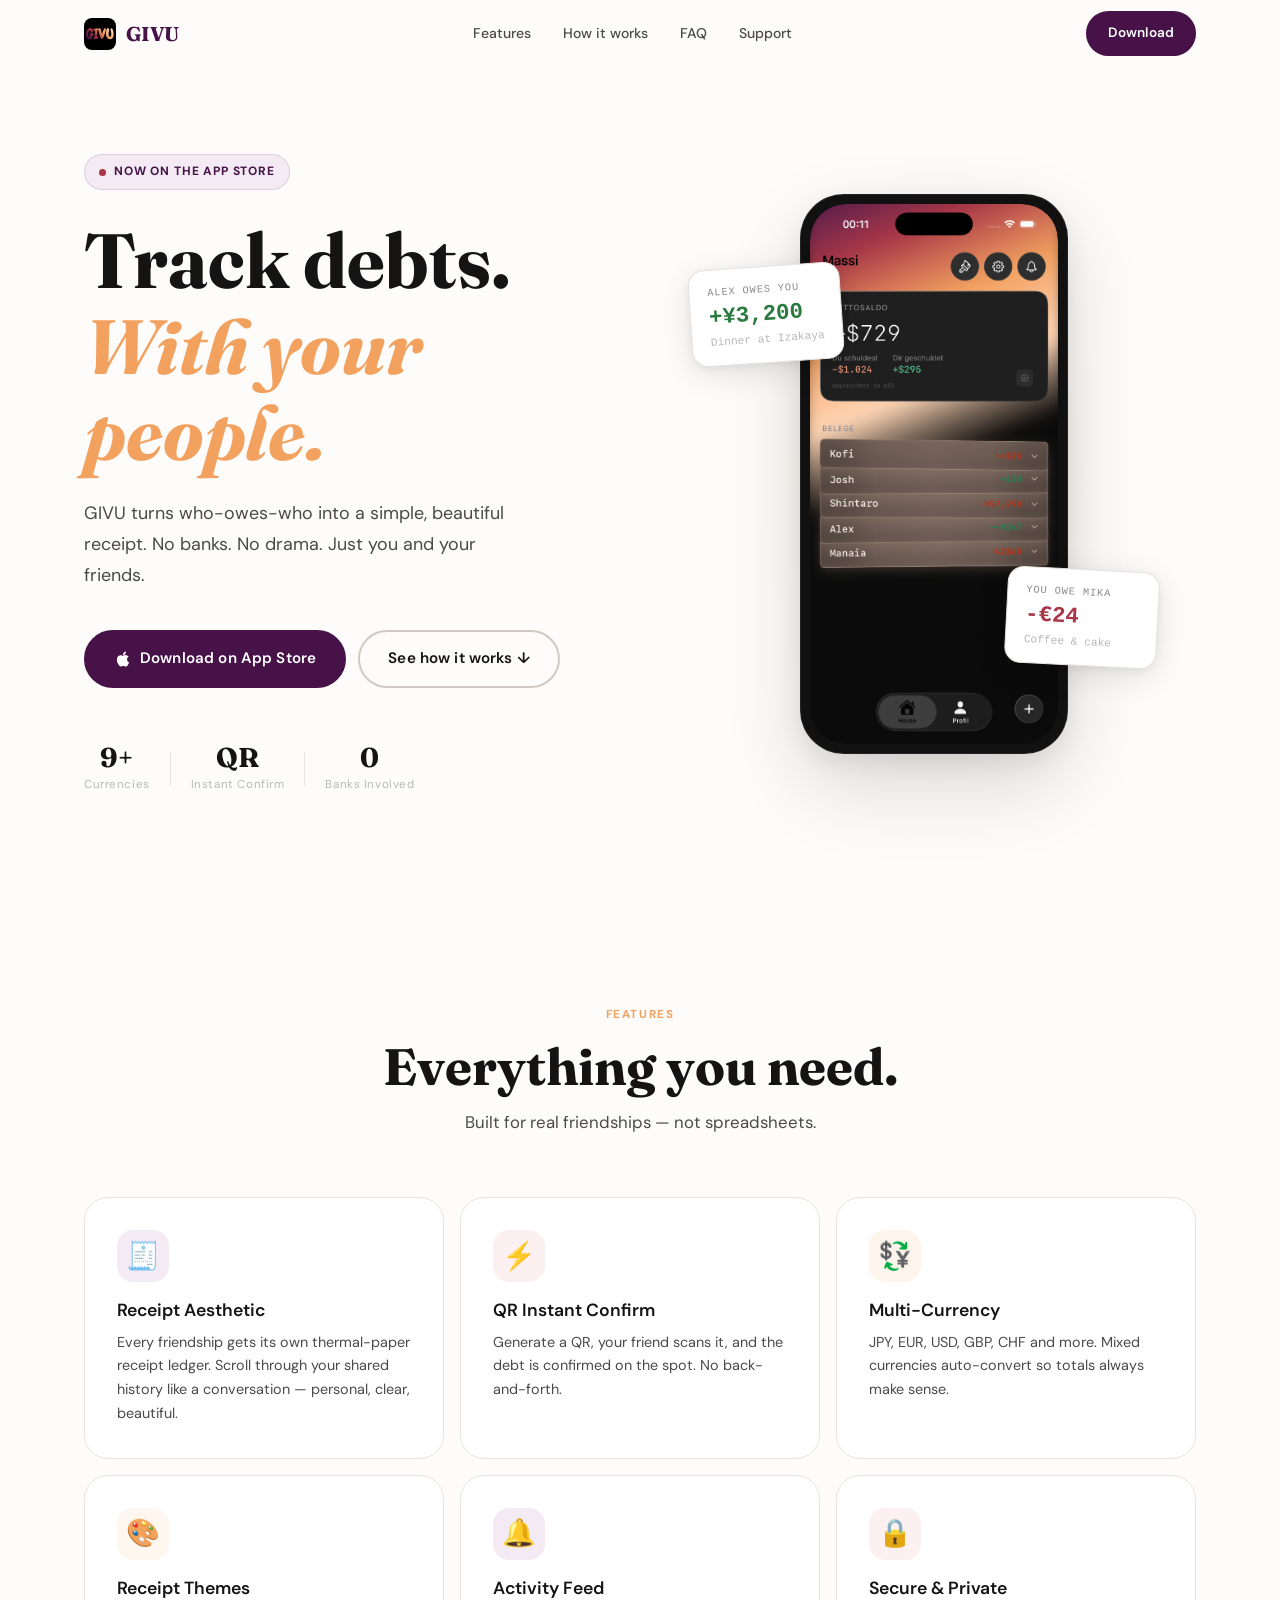
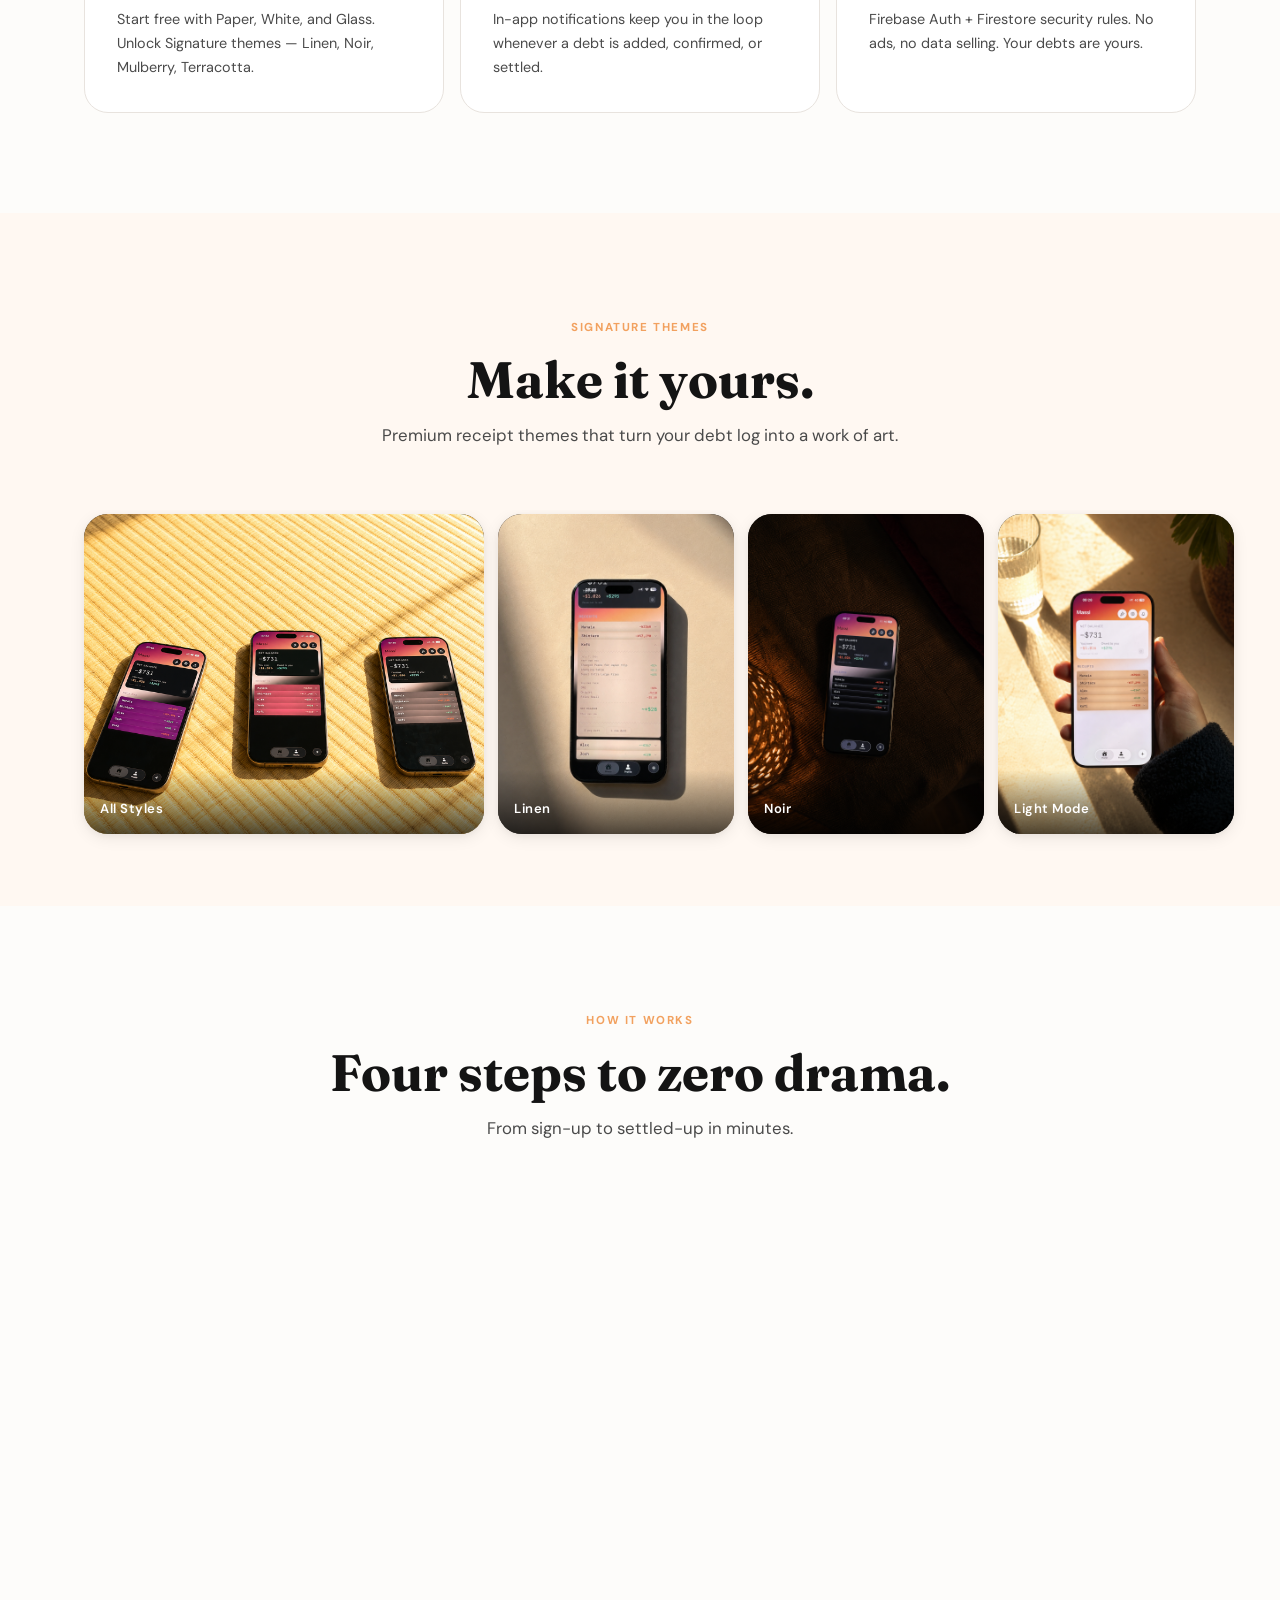
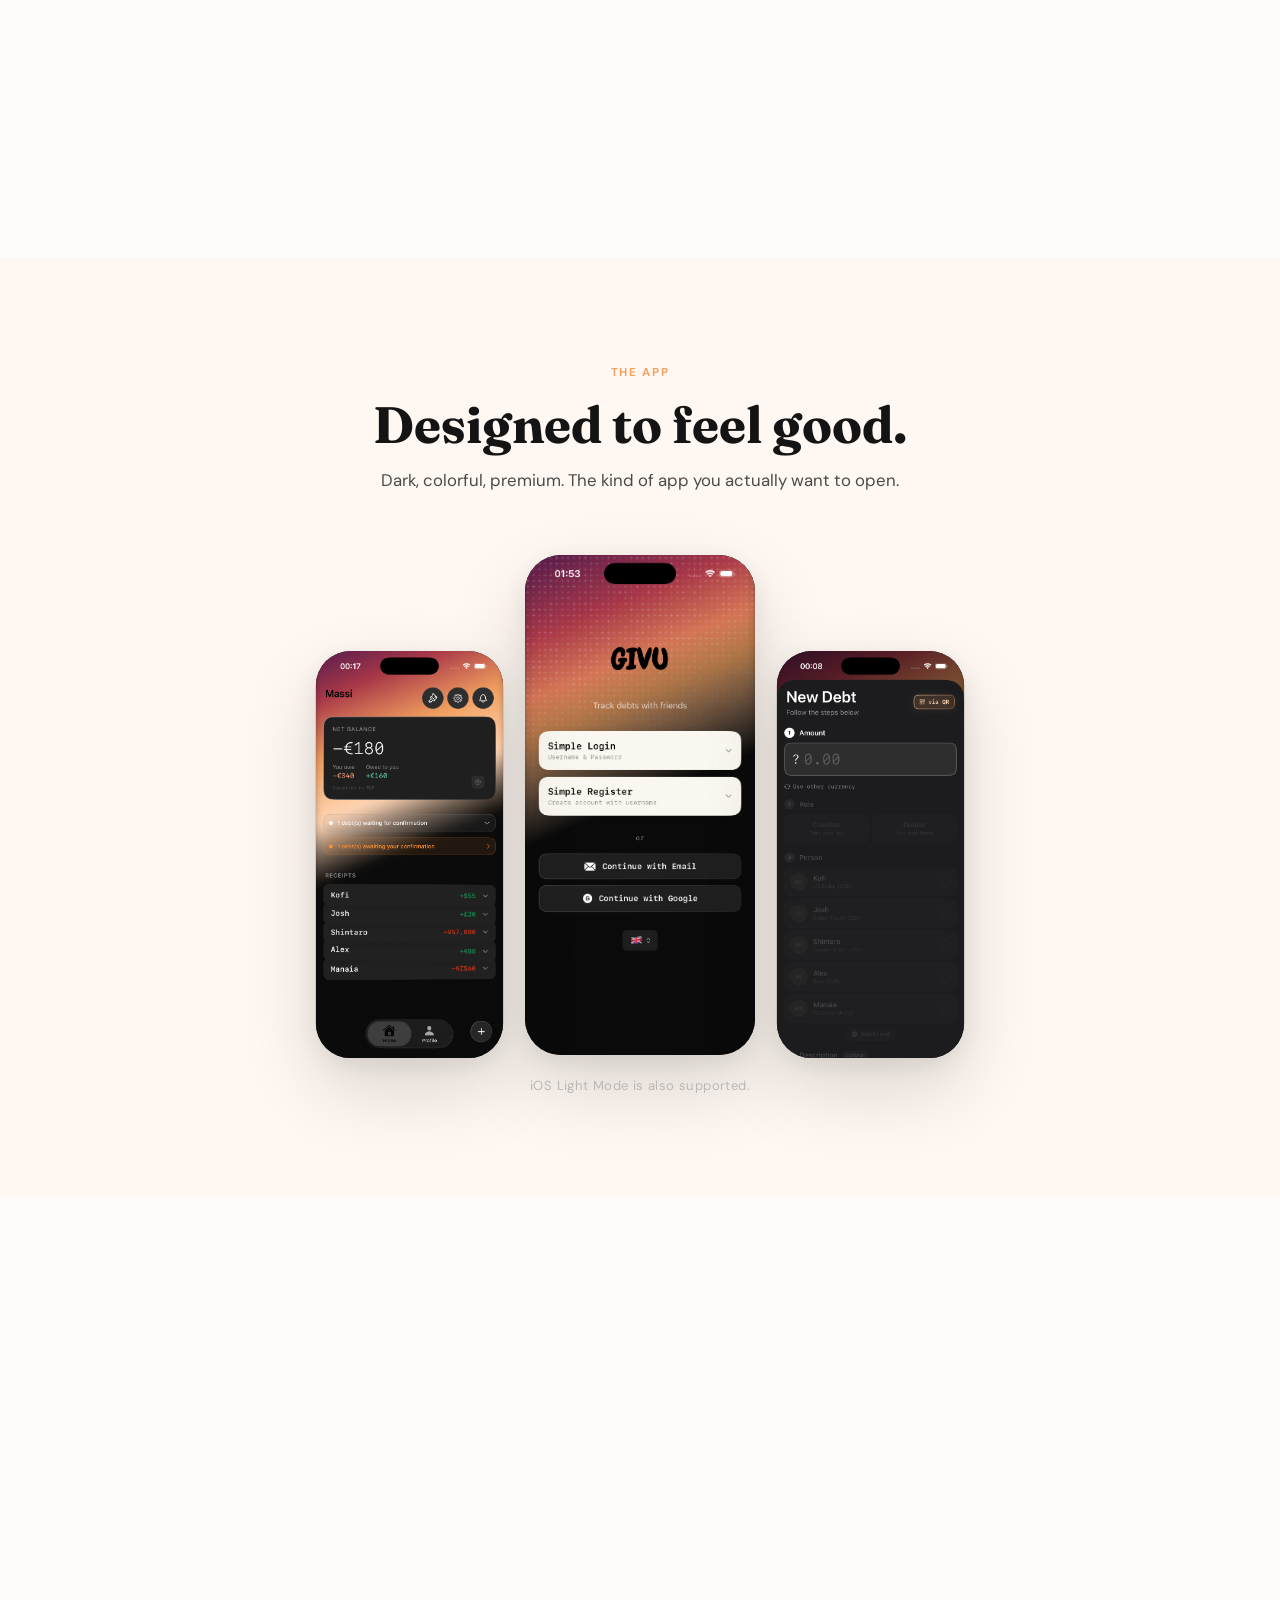
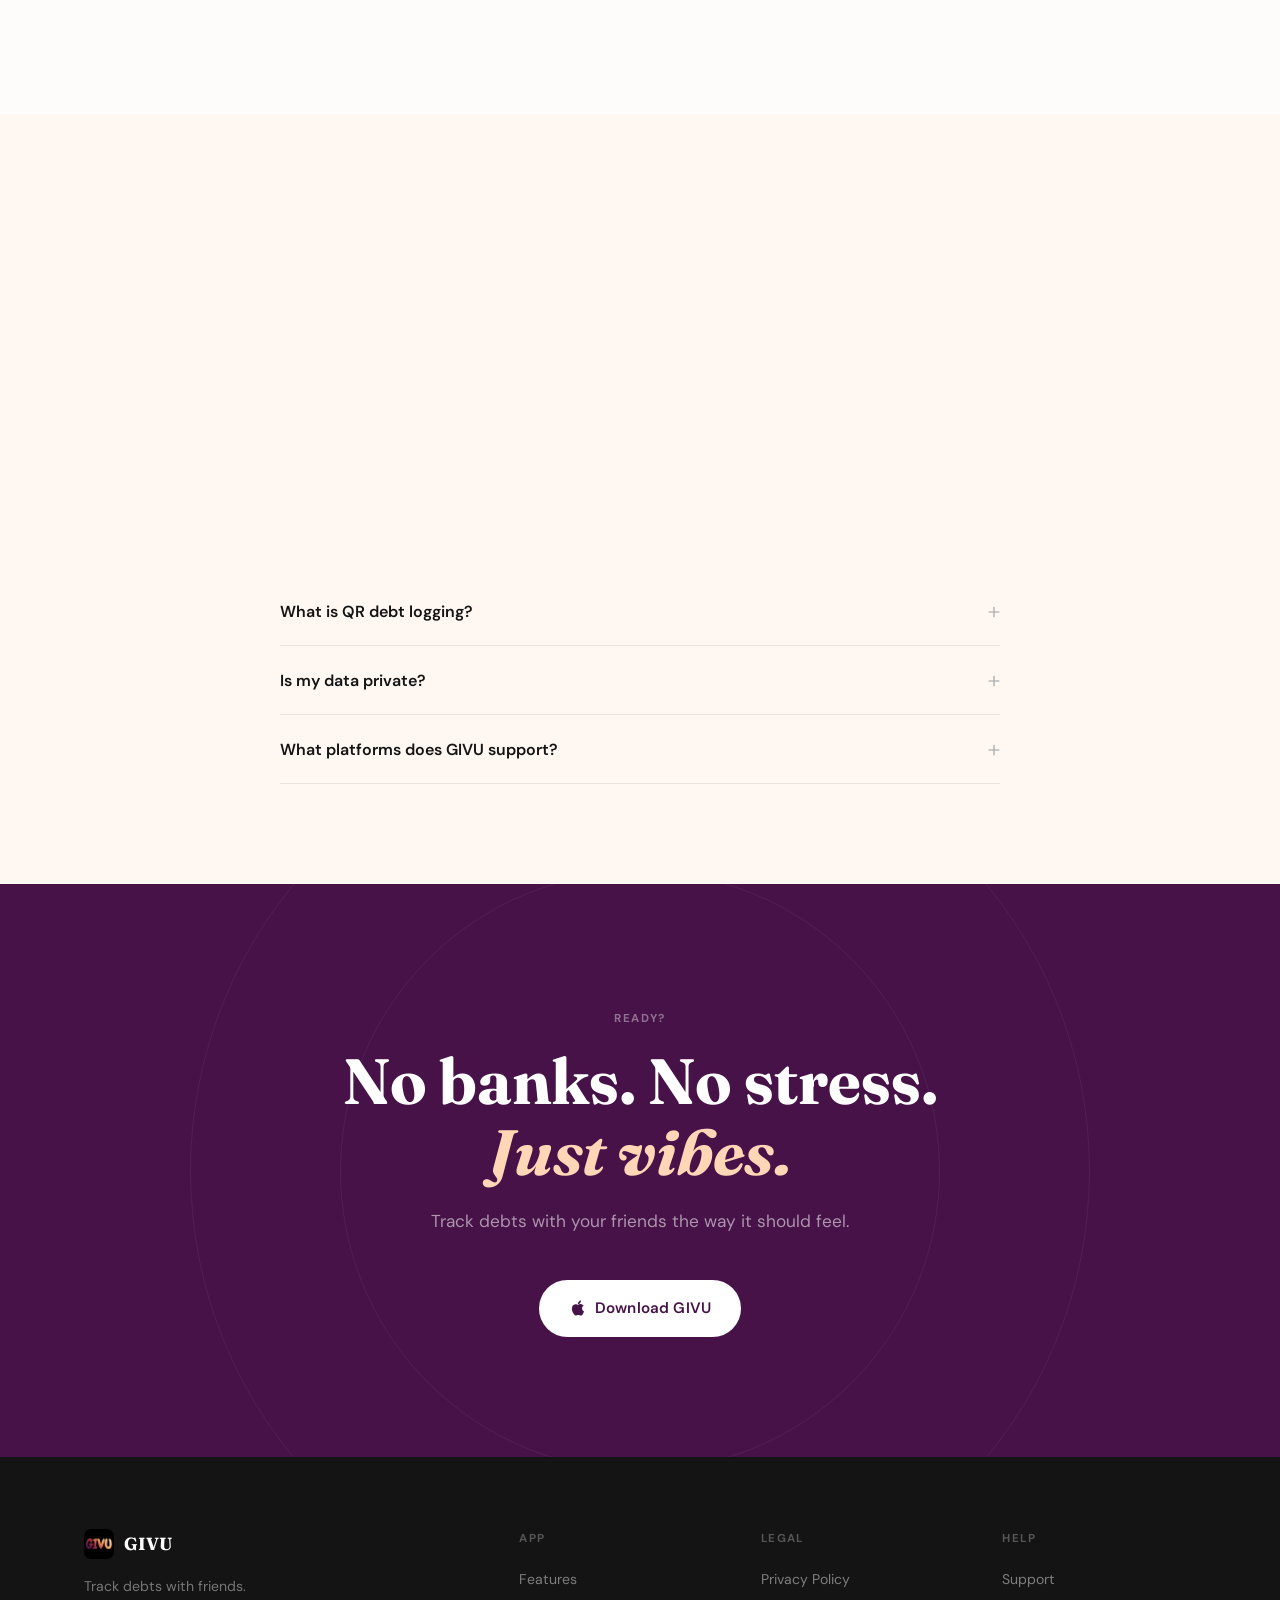
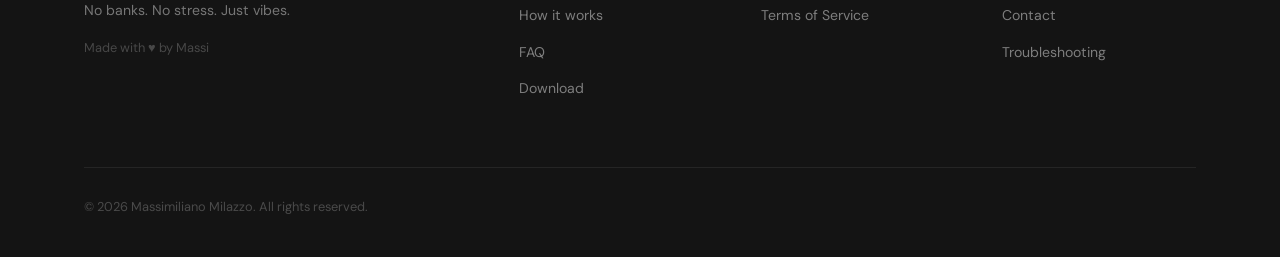
==== commit 55c40632: "Link App Store listing across the site Point every Download button to the live App Store page, switc" ====
--- a/index.html
+++ b/index.html
@@ -2,6 +2,7 @@
 <html lang="en">
 <head>
   <meta charset="UTF-8" />
+  <meta name="apple-itunes-app" content="app-id=6819684679" />
   <meta name="viewport" content="width=device-width, initial-scale=1.0" />
   <title>GIVU — Track Debts With Friends</title>
   <meta name="description" content="GIVU is the social, no-drama way to track who owes who. Split bills, log debts, and settle up — all in your pocket." />
@@ -9,8 +10,9 @@
   <meta property="og:description" content="No more 'who owes who?' — track debts with friends the social way." />
   <meta property="og:type" content="website" />
   <meta property="og:url" content="https://givu.top" />
-  <link rel="icon" type="image/png" href="assets/favicon-2026.png" />
-  <link rel="apple-touch-icon" href="assets/favicon-2026.png" />
+  <link rel="icon" type="image/png" sizes="32x32" href="assets/favicon-32.png" />
+  <link rel="icon" type="image/png" sizes="16x16" href="assets/favicon-32.png" />
+  <link rel="apple-touch-icon" sizes="180x180" href="assets/favicon-180.png" />
   <link rel="preconnect" href="https://fonts.googleapis.com" />
   <link rel="preconnect" href="https://fonts.gstatic.com" crossorigin />
   <link href="https://fonts.googleapis.com/css2?family=Fraunces:ital,opsz,wght@0,9..144,300;0,9..144,400;0,9..144,600;0,9..144,700;0,9..144,900;1,9..144,300;1,9..144,400;1,9..144,600;1,9..144,700&family=DM+Sans:ital,opsz,wght@0,9..40,300;0,9..40,400;0,9..40,500;0,9..40,600;1,9..40,300&display=swap" rel="stylesheet" />
@@ -31,7 +33,7 @@
         <li><a href="#faq">FAQ</a></li>
         <li><a href="support.html">Support</a></li>
       </ul>
-      <a href="#download" class="btn btn-primary nav-cta">Download</a>
+      <a href="https://apps.apple.com/app/givu/id6819684679" target="_blank" rel="noopener" class="btn btn-primary nav-cta">Download</a>
       <button class="hamburger" id="hamburger" aria-label="Open menu">
         <span></span><span></span><span></span>
       </button>
@@ -44,7 +46,7 @@
       <div class="hero-content">
         <div class="badge">
           <span class="badge-dot"></span>
-          Coming to App Store
+          Now on the App Store
         </div>
         <h1 class="hero-title">
           Track debts.<br />
@@ -54,7 +56,7 @@
           GIVU turns who-owes-who into a simple, beautiful receipt. No banks. No drama. Just you and your friends.
         </p>
         <div class="hero-actions">
-          <a href="#download" class="btn btn-primary">
+          <a href="https://apps.apple.com/app/givu/id6819684679" target="_blank" rel="noopener" class="btn btn-primary">
             <svg width="18" height="18" viewBox="0 0 24 24" fill="currentColor"><path d="M18.71 19.5c-.83 1.24-1.71 2.45-3.05 2.47-1.34.03-1.77-.79-3.29-.79-1.53 0-2 .77-3.27.82-1.31.05-2.3-1.32-3.14-2.53C4.25 17 2.94 12.45 4.7 9.39c.87-1.52 2.43-2.48 4.12-2.51 1.28-.02 2.5.87 3.29.87.78 0 2.26-1.07 3.8-.91.65.03 2.47.26 3.64 1.98-.09.06-2.17 1.28-2.15 3.81.03 3.02 2.65 4.03 2.68 4.04-.03.07-.42 1.44-1.38 2.83M13 3.5c.73-.83 1.94-1.46 2.94-1.5.13 1.17-.34 2.35-1.04 3.19-.69.85-1.83 1.51-2.95 1.42-.15-1.15.41-2.35 1.05-3.11z"/></svg>
             Download on App Store
           </a>
@@ -321,7 +323,7 @@
 
         <div class="faq-item reveal delay-2">
           <button class="faq-question">What platforms does GIVU support? <span class="faq-icon">+</span></button>
-          <div class="faq-answer"><p>iOS only, coming soon to the App Store. Android support is on the roadmap.</p></div>
+          <div class="faq-answer"><p>iOS only, available now on the <a href="https://apps.apple.com/app/givu/id6819684679" target="_blank" rel="noopener">App Store</a>. Android support is on the roadmap.</p></div>
         </div>
 
       </div>
@@ -335,7 +337,7 @@
         <span class="cta-eyebrow">Ready?</span>
         <h2 class="cta-title">No banks. No stress.<br /><em>Just vibes.</em></h2>
         <p class="cta-sub">Track debts with your friends the way it should feel.</p>
-        <a href="#" class="btn btn-white">
+        <a href="https://apps.apple.com/app/givu/id6819684679" target="_blank" rel="noopener" class="btn btn-white">
           <svg width="18" height="18" viewBox="0 0 24 24" fill="currentColor"><path d="M18.71 19.5c-.83 1.24-1.71 2.45-3.05 2.47-1.34.03-1.77-.79-3.29-.79-1.53 0-2 .77-3.27.82-1.31.05-2.3-1.32-3.14-2.53C4.25 17 2.94 12.45 4.7 9.39c.87-1.52 2.43-2.48 4.12-2.51 1.28-.02 2.5.87 3.29.87.78 0 2.26-1.07 3.8-.91.65.03 2.47.26 3.64 1.98-.09.06-2.17 1.28-2.15 3.81.03 3.02 2.65 4.03 2.68 4.04-.03.07-.42 1.44-1.38 2.83M13 3.5c.73-.83 1.94-1.46 2.94-1.5.13 1.17-.34 2.35-1.04 3.19-.69.85-1.83 1.51-2.95 1.42-.15-1.15.41-2.35 1.05-3.11z"/></svg>
           Download GIVU
         </a>
@@ -361,7 +363,7 @@
             <li><a href="#features">Features</a></li>
             <li><a href="#how-it-works">How it works</a></li>
             <li><a href="#faq">FAQ</a></li>
-            <li><a href="#download">Download</a></li>
+            <li><a href="https://apps.apple.com/app/givu/id6819684679" target="_blank" rel="noopener">Download</a></li>
           </ul>
         </div>
         <div class="footer-col">
